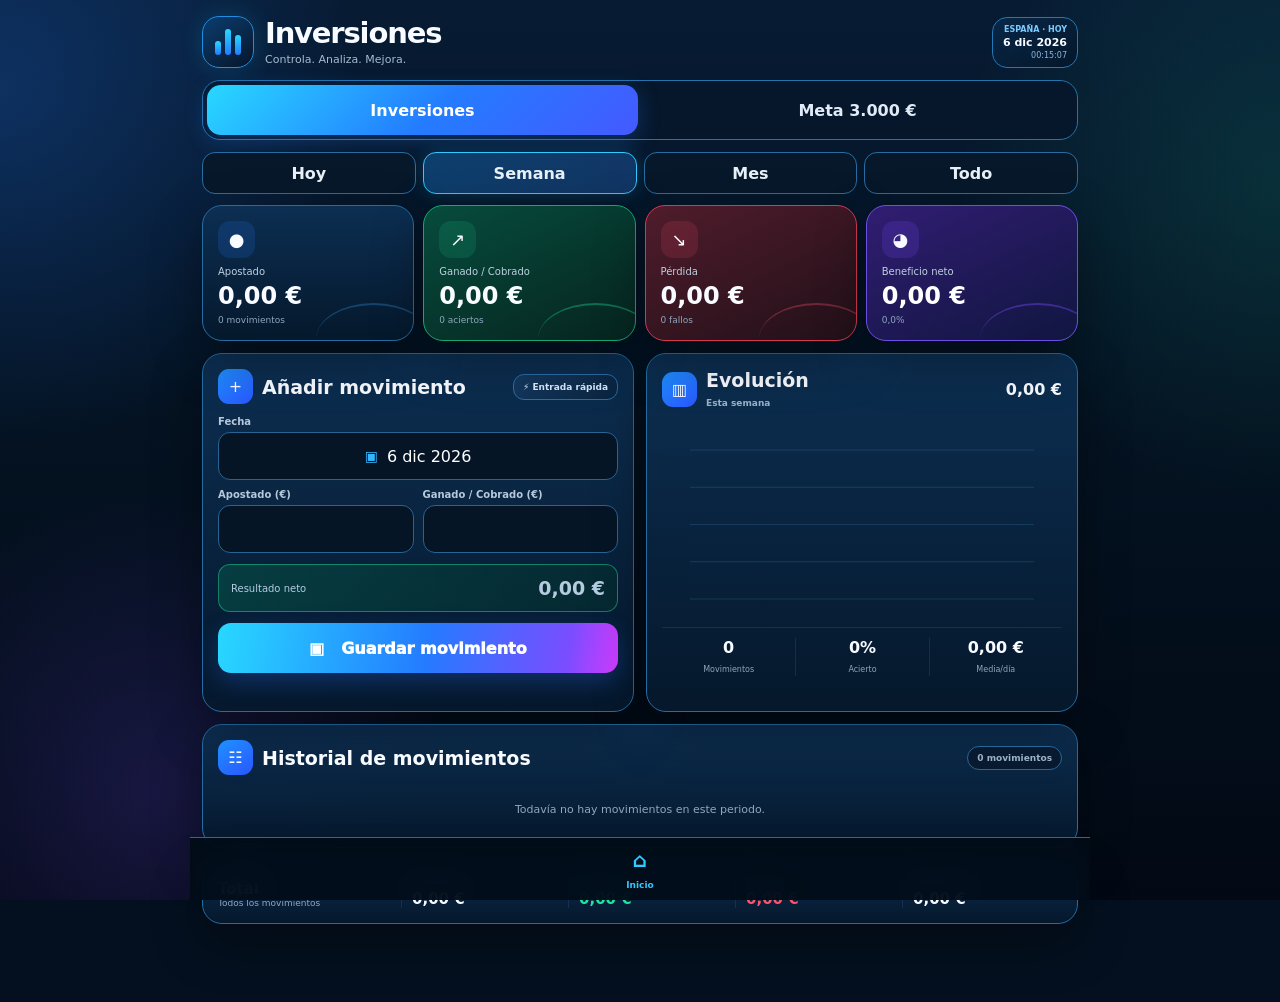
==== index.html @ 30d66889 "Aplicar versión neón final aprobada" ====
<!doctype html>
<html lang="es">
<head>
<meta charset="UTF-8">
<meta name="viewport" content="width=device-width,initial-scale=1,viewport-fit=cover">
<meta name="theme-color" content="#071428">
<meta name="apple-mobile-web-app-capable" content="yes">
<meta name="apple-mobile-web-app-status-bar-style" content="black-translucent">
<meta name="apple-mobile-web-app-title" content="Inversiones">
<title>Inversiones</title>
<style>
:root{--bg:#04101f;--panel:#0a213d;--line:#1f6dad;--text:#f8fbff;--muted:#97adc5;--cyan:#28d8ff;--blue:#247cff;--purple:#7a4cff;--green:#20e4a0;--red:#ff526d;--gold:#ffc84a;--soft:rgba(88,171,255,.14);--shadow:0 18px 50px rgba(0,0,0,.34)}
*{box-sizing:border-box}html,body{margin:0;min-height:100%;background:var(--bg)}body{color:var(--text);font-family:Inter,system-ui,-apple-system,BlinkMacSystemFont,"Segoe UI",sans-serif;background:radial-gradient(circle at 0 10%,rgba(36,124,255,.24),transparent 24%),radial-gradient(circle at 100% 20%,rgba(32,228,160,.12),transparent 22%),radial-gradient(circle at 12% 88%,rgba(122,76,255,.18),transparent 22%),linear-gradient(180deg,#071b33,#041221 48%,#020914);background-attachment:fixed}button,input{font:inherit}.app{width:min(900px,100%);margin:auto;padding:calc(16px + env(safe-area-inset-top)) 12px calc(78px + env(safe-area-inset-bottom))}.top{display:flex;align-items:center;justify-content:space-between;gap:10px;margin-bottom:12px}.brand{display:flex;align-items:center;gap:11px}.ico{width:52px;height:52px;border:1px solid #1f8de2;border-radius:17px;background:linear-gradient(145deg,#0b3d6f,#07162a);display:grid;place-items:center;box-shadow:0 0 24px rgba(40,216,255,.16)}.bars{display:flex;align-items:end;gap:4px;height:26px}.bars i{width:6px;border-radius:4px;background:linear-gradient(var(--cyan),var(--blue))}.bars i:nth-child(1){height:14px}.bars i:nth-child(2){height:26px}.bars i:nth-child(3){height:20px}.brand h1{margin:0;font-size:29px;letter-spacing:-.04em;line-height:1}.brand p{margin:5px 0 0;color:#a6bbd0;font-size:11px}.today{border:1px solid #2278b7;background:linear-gradient(145deg,rgba(8,40,72,.95),rgba(5,22,41,.95));border-radius:15px;padding:7px 10px;text-align:right}.today small{display:block;color:#7bcaff;font-size:8px;font-weight:900}.today strong{display:block;margin-top:2px;font-size:11px}.today em{display:block;color:#8db9e1;font-size:8px;font-style:normal;margin-top:2px}.tabs{display:grid;grid-template-columns:1fr 1fr;gap:4px;border:1px solid #2473ad;background:#06172b;border-radius:18px;padding:4px;margin-bottom:12px}.tabs button{height:50px;border:0;border-radius:14px;background:transparent;color:#e1ebf7;font-weight:900;font-size:16px}.tabs button.active{background:linear-gradient(135deg,var(--cyan),var(--blue) 53%,#4559ff);color:white;box-shadow:0 6px 22px rgba(37,126,255,.28)}.view{display:none}.view.active{display:block}.card,.metric{border:1px solid #236da4;background:linear-gradient(180deg,rgba(13,48,84,.95),rgba(5,24,44,.97));border-radius:20px;padding:15px;box-shadow:var(--shadow)}.periods{display:grid;grid-template-columns:repeat(4,1fr);gap:7px;margin-bottom:11px}.periods button{height:42px;border:1px solid #286da2;border-radius:13px;background:#07182b;color:#e8f0f8;font-weight:850}.periods button.active{border-color:#31c9ff;background:linear-gradient(145deg,#0d3f6d,#123564);box-shadow:0 0 17px rgba(36,183,255,.2)}.metrics{display:grid;grid-template-columns:repeat(4,1fr);gap:9px;margin-bottom:12px}.metric{position:relative;overflow:hidden;min-height:116px}.metric:after{content:"";position:absolute;right:-18px;bottom:-35px;width:115px;height:70px;border-radius:50%;border-top:2px solid rgba(60,169,255,.28)}.metric .micon{width:37px;height:37px;display:grid;place-items:center;border-radius:12px;background:rgba(41,126,255,.16);font-size:18px;margin-bottom:8px}.metric span{display:block;color:#bed0e0;font-size:10px}.metric strong{display:block;margin-top:5px;font-size:24px}.metric small{display:block;color:#8fa7bf;font-size:9px;margin-top:5px}.metric.green{border-color:#14a76f;background:linear-gradient(155deg,#064c3d,#06241f)}.metric.green .micon{background:rgba(32,228,160,.12)}.metric.green:after{border-color:rgba(32,228,160,.35)}.metric.red{border-color:#d53851;background:linear-gradient(155deg,#501c2c,#211018)}.metric.red .micon{background:rgba(255,82,109,.14)}.metric.red:after{border-color:rgba(255,82,109,.32)}.metric.purple{border-color:#6f4ee8;background:linear-gradient(155deg,#311d72,#101640)}.metric.purple .micon{background:rgba(122,76,255,.18)}.metric.purple:after{border-color:rgba(122,76,255,.4)}.positive{color:var(--green)!important}.negative{color:var(--red)!important}.grid{display:grid;grid-template-columns:1fr 1fr;gap:12px;margin-bottom:12px}.head{display:flex;align-items:center;justify-content:space-between;gap:8px;margin-bottom:12px}.head h2{margin:0;font-size:19px}.headTitle{display:flex;align-items:center;gap:9px}.sectionIcon{width:35px;height:35px;border-radius:11px;display:grid;place-items:center;background:linear-gradient(145deg,#1f91ff,#2957ff)}.mini,.pill{color:#9bb2c8;font-size:9px;font-weight:850}.pill{border:1px solid #2a6697;background:#071a2f;border-radius:999px;padding:6px 9px}.quick{padding:7px 9px;border:1px solid #2d6ea4;border-radius:11px;background:linear-gradient(145deg,#153a61,#0a2440);color:#d9ebff;font-size:9px;font-weight:900}.form{display:grid;grid-template-columns:minmax(0,1fr) minmax(0,1fr);gap:9px;width:100%;min-width:0}.field{min-width:0;width:100%}.field.date{grid-column:1/-1}.field label{display:block;color:#b7c9dc;font-size:10px;font-weight:800;margin-bottom:5px}.field input{display:block;width:100%;max-width:100%;min-width:0;height:48px;border:1px solid #286493;background:#051525;color:#fff;border-radius:12px;padding:0 12px;outline:none;color-scheme:dark}.dateBox{position:relative;width:100%;height:48px;border:1px solid #286493;background:#051525;border-radius:12px;overflow:hidden}.dateDisplay{position:absolute;inset:0;display:flex;align-items:center;justify-content:center;gap:9px;color:#fff;font-size:16px;pointer-events:none;z-index:1}.dateDisplay:before{content:"▣";color:#32b8ff;font-size:14px}.dateBox input[type="date"]{position:absolute;inset:0;width:100%;height:100%;opacity:0;z-index:2;cursor:pointer;-webkit-appearance:none;appearance:none}.result{display:flex;justify-content:space-between;align-items:center;border:1px solid rgba(32,228,160,.46);background:linear-gradient(90deg,rgba(5,96,75,.45),rgba(4,49,45,.55));border-radius:12px;padding:12px;margin-top:11px;color:#b4cce0;font-size:10px}.result strong{font-size:19px}.save{width:100%;height:50px;margin-top:11px;border:0;border-radius:13px;background:linear-gradient(100deg,var(--cyan),var(--blue) 52%,#7a4dff 87%,#d13cff);color:#fff;font-weight:950;box-shadow:0 9px 23px rgba(41,111,255,.27)}.msg{min-height:15px;color:var(--green);font-size:10px;margin:8px 0 0}.chartbox{min-height:265px}#chart{display:block;width:100%;height:205px}.chartstats{display:grid;grid-template-columns:repeat(3,1fr);border-top:1px solid var(--soft);padding-top:10px}.chartstats div{text-align:center}.chartstats div+div{border-left:1px solid var(--soft)}.chartstats strong{display:block;font-size:16px}.chartstats span{color:#8fa6be;font-size:8px}.history{display:grid;gap:7px}.empty{text-align:center;color:#91a7be;font-size:11px;padding:16px}.row{display:grid;grid-template-columns:1.2fr .8fr .8fr .8fr auto;gap:8px;align-items:center;border-top:1px solid var(--soft);padding:11px 2px;font-size:11px}.del{width:31px;height:31px;border-radius:9px;border:1px solid rgba(255,82,109,.3);background:rgba(255,82,109,.08);color:#ff6c82}.totals{display:grid;grid-template-columns:1.1fr repeat(4,1fr);gap:7px;align-items:center}.totals div+div{border-left:1px solid var(--soft);padding-left:10px}.totals span{display:block;color:#8fa7bf;font-size:9px}.totals strong{display:block;margin-top:4px;font-size:15px}.goalhero{display:grid;grid-template-columns:1.35fr .65fr;gap:12px;margin-bottom:12px}.eyebrow{color:#9eb8d2;font-size:9px;font-weight:900;text-transform:uppercase;letter-spacing:.12em}.goalValue{font-size:54px;line-height:1;font-weight:950;color:var(--green);margin:10px 0 7px}.sub{color:#9db2c9;font-size:11px}.progress{height:16px;background:#041321;border:1px solid #2b6a9e;border-radius:999px;overflow:hidden;margin:15px 0 9px}.bar{height:100%;background:linear-gradient(90deg,#20d68d,#3ef2ad)}.prow{display:flex;justify-content:space-between;color:#ccd8e5;font-size:9px}.gmini{display:grid;grid-template-columns:repeat(3,1fr);gap:8px;margin-top:14px}.gmini div{border-top:1px solid var(--soft);padding-top:9px}.gmini span{display:block;color:#91a9c0;font-size:8px}.gmini strong{display:block;font-size:16px;margin-top:4px}.count{text-align:center;display:flex;flex-direction:column;justify-content:center;background:linear-gradient(155deg,#0a3e51,#082437)}.count strong{font-size:59px;color:var(--green)}.count span{color:#a5bad0}.count small{color:#c4d2df;margin-top:12px;line-height:1.5}.daily{margin-bottom:12px}.daily h2{margin:0 0 9px;font-size:19px}.daily strong{display:block;color:#52a0ff;font-size:40px}.daily p{margin:8px 0 0;color:#a6bad0;font-size:11px}.calendar{display:grid;grid-template-columns:repeat(10,1fr);gap:6px}.day{min-height:55px;border:1px solid #255f91;border-radius:10px;background:#061728;padding:6px;text-align:center}.day b{display:block;font-size:10px}.day small{display:block;color:#8da5bd;font-size:8px;margin-top:3px}.day.done{border-color:#16855c;background:rgba(38,230,161,.07)}.day.today{outline:2px solid #42caff}.day.goalday{border-color:var(--gold)}.tableWrap{overflow-x:auto}.table{width:100%;min-width:520px;border-collapse:collapse}.table th,.table td{padding:9px 6px;border-bottom:1px solid var(--soft);text-align:left;font-size:10px}.table th{color:#8fa6bd;font-size:8px}.bottom{position:fixed;left:50%;bottom:0;transform:translateX(-50%);width:min(900px,100%);display:grid;grid-template-columns:1fr;background:rgba(2,12,24,.93);border-top:1px solid #1d6ca6;backdrop-filter:blur(18px);padding:6px 8px calc(6px + env(safe-area-inset-bottom));z-index:20}.bottom button{border:0;background:transparent;color:#31c9ff;display:grid;place-items:center;gap:2px;font-size:9px;font-weight:850;min-height:50px}.bottom .ni{font-size:20px}@media(max-width:780px){.metrics{grid-template-columns:1fr 1fr}.grid,.goalhero{grid-template-columns:1fr}.calendar{grid-template-columns:repeat(5,1fr)}.totals{grid-template-columns:1fr 1fr}.totals div+div{border-left:0;border-top:1px solid var(--soft);padding-left:0;padding-top:8px}.row{grid-template-columns:1fr auto}.row .hideM{display:none}.row .netM{grid-column:2;grid-row:1}.row .del{grid-column:2;grid-row:2}.goalValue{font-size:46px}.daily strong{font-size:36px}}@media(max-width:430px){.app{padding-left:10px;padding-right:10px}.brand h1{font-size:26px}.brand p{font-size:10px}.today{padding:6px 8px}.metric{padding:13px;min-height:111px}.metric strong{font-size:23px}.card{padding:14px}.tabs button{font-size:15px}}
</style>
</head>
<body>
<main class="app">
<header class="top"><div class="brand"><div class="ico"><span class="bars"><i></i><i></i><i></i></span></div><div><h1>Inversiones</h1><p>Controla. Analiza. Mejora.</p></div></div><div class="today"><small>ESPAÑA · HOY</small><strong id="todayText"></strong><em id="spainClock"></em></div></header>
<nav class="tabs"><button id="tabInvest" class="active">Inversiones</button><button id="tabGoal">Meta 3.000 €</button></nav>
<section id="investView" class="view active">
<nav class="periods" id="periods"><button data-period="today">Hoy</button><button data-period="week" class="active">Semana</button><button data-period="month">Mes</button><button data-period="all">Todo</button></nav>
<section class="metrics"><article class="metric"><div class="micon">●</div><span>Apostado</span><strong id="staked"></strong><small id="movesMeta"></small></article><article class="metric green"><div class="micon">↗</div><span>Ganado / Cobrado</span><strong id="returned"></strong><small id="winsMeta"></small></article><article class="metric red"><div class="micon">↘</div><span>Pérdida</span><strong id="loss"></strong><small id="lossesMeta"></small></article><article class="metric purple"><div class="micon">◕</div><span>Beneficio neto</span><strong id="net"></strong><small id="roiMeta"></small></article></section>
<section class="grid"><article class="card"><div class="head"><div class="headTitle"><span class="sectionIcon">+</span><h2>Añadir movimiento</h2></div><span class="quick">⚡ Entrada rápida</span></div><div class="form"><div class="field date"><label>Fecha</label><div class="dateBox"><span id="dateDisplay" class="dateDisplay"></span><input id="date" type="date" aria-label="Fecha"></div></div><div class="field"><label>Apostado (€)</label><input id="stake" type="number" min="0" step="0.01" inputmode="decimal"></div><div class="field"><label>Ganado / Cobrado (€)</label><input id="returnedInput" type="number" min="0" step="0.01" inputmode="decimal"></div></div><div class="result"><span>Resultado neto</span><strong id="preview">0,00 €</strong></div><button id="save" class="save">▣ &nbsp; Guardar movimiento</button><p id="msg" class="msg"></p></article><article class="card chartbox"><div class="head"><div class="headTitle"><span class="sectionIcon">▥</span><div><h2>Evolución</h2><span id="periodLabel" class="mini"></span></div></div><strong id="chartTotal"></strong></div><canvas id="chart"></canvas><div class="chartstats"><div><strong id="statMoves"></strong><span>Movimientos</span></div><div><strong id="statHit"></strong><span>Acierto</span></div><div><strong id="statAvg"></strong><span>Media/día</span></div></div></article></section>
<section class="card" style="margin-bottom:12px"><div class="head"><div class="headTitle"><span class="sectionIcon">☷</span><h2>Historial de movimientos</h2></div><span id="historyCount" class="pill"></span></div><div id="historyList" class="history"></div></section><section class="card totals"><div><strong>Total</strong><span>Todos los movimientos</span></div><div><span>Apostado</span><strong id="allStaked"></strong></div><div><span>Ganado</span><strong id="allReturned" class="positive"></strong></div><div><span>Pérdida</span><strong id="allLoss" class="negative"></strong></div><div><span>Beneficio neto</span><strong id="allNet"></strong></div></section>
</section>
<section id="goalView" class="view"><section class="goalhero"><article class="card"><div class="eyebrow">Objetivo neto</div><div class="goalValue">3.000 €</div><div class="sub">Del 7 de septiembre al 6 de diciembre de 2026</div><div class="progress"><div id="goalBar" class="bar"></div></div><div class="prow"><span id="goalProgress"></span><span id="goalRemaining"></span></div><div class="gmini"><div><span>Beneficio neto</span><strong id="goalNet"></strong></div><div><span>Ganado/Cobrado</span><strong id="goalReturned"></strong></div><div><span>Apostado</span><strong id="goalStaked"></strong></div></div></article><article class="card count"><div class="eyebrow">Cuenta atrás</div><strong id="daysLeft">90</strong><span>días restantes</span><small id="dateInfo"></small></article></section><section class="card daily"><h2>Media diaria necesaria</h2><strong id="goalDaily"></strong><p id="goalDailySub"></p></section><section class="card" style="margin-bottom:12px"><div class="head"><h2>Calendario de los 90 días</h2><span id="daysPassed" class="pill"></span></div><div id="calendar" class="calendar"></div></section><section class="card"><div class="head"><h2>Historial de la meta</h2><span id="goalMovementCount" class="pill"></span></div><div id="goalHistory"></div></section></section>
</main>
<nav class="bottom"><button id="navHome"><span class="ni">⌂</span><span>Inicio</span></button></nav>
<script>
'use strict';const KEY='mi-control.entries.v1',GOAL=3000,START='2026-09-07',END='2026-12-06',TOTAL=90,TZ='Europe/Madrid';let entries=[],period='week',lastDate='';const $=id=>document.getElementById(id),euro=v=>new Intl.NumberFormat('es-ES',{style:'currency',currency:'EUR'}).format(Number(v||0)),pct=v=>new Intl.NumberFormat('es-ES',{maximumFractionDigits:1}).format(Number(v||0))+'%',pad=n=>String(n).padStart(2,'0');const sp=(d=new Date())=>Object.fromEntries(new Intl.DateTimeFormat('en-CA',{timeZone:TZ,year:'numeric',month:'2-digit',day:'2-digit'}).formatToParts(d).map(p=>[p.type,p.value])),iso=()=>{const p=sp();return `${p.year}-${p.month}-${p.day}`},clock=()=>new Intl.DateTimeFormat('es-ES',{timeZone:TZ,hour:'2-digit',minute:'2-digit',second:'2-digit',hourCycle:'h23'}).format(new Date()),D=s=>{const[y,m,d]=s.split('-').map(Number);return new Date(Date.UTC(y,m-1,d,12))},dn=d=>Date.UTC(d.getUTCFullYear(),d.getUTCMonth(),d.getUTCDate())/86400000,diff=(a,b)=>Math.round(dn(b)-dn(a)),full=d=>new Intl.DateTimeFormat('es-ES',{timeZone:'UTC',day:'numeric',month:'short',year:'numeric'}).format(d),short=d=>new Intl.DateTimeFormat('es-ES',{timeZone:'UTC',day:'numeric',month:'short'}).format(d),net=e=>e.returned-e.stake;
function load(){try{const a=JSON.parse(localStorage.getItem(KEY)||'[]');entries=Array.isArray(a)?a:[]}catch{entries=[]}entries=entries.filter(e=>e&&e.date&&Number.isFinite(Number(e.stake))&&Number.isFinite(Number(e.returned))).map((e,i)=>({...e,id:e.id||`legacy-${i}`,stake:Number(e.stake),returned:Number(e.returned)}))}function save(){localStorage.setItem(KEY,JSON.stringify(entries))}load();save();function summary(a){const st=a.reduce((s,e)=>s+e.stake,0),rt=a.reduce((s,e)=>s+e.returned,0),loss=a.reduce((s,e)=>s+Math.max(0,-net(e)),0),n=rt-st,wins=a.filter(e=>net(e)>0).length,losses=a.filter(e=>net(e)<0).length;return{st,rt,loss,n,wins,losses}}
function syncDateDisplay(){const v=$('date').value;$('dateDisplay').textContent=v?full(D(v)):'Seleccionar fecha'}function timeUI(){const i=iso();$('todayText').textContent=full(D(i));$('spainClock').textContent=clock();if(!$('date').value||$('date').dataset.auto==='1'){$('date').value=i;$('date').dataset.auto='1'}syncDateDisplay();lastDate=i}$('date').onchange=()=>{$('date').dataset.auto='0';syncDateDisplay()};timeUI();
function show(goal){$('investView').classList.toggle('active',!goal);$('goalView').classList.toggle('active',goal);$('tabInvest').classList.toggle('active',!goal);$('tabGoal').classList.toggle('active',goal);if(goal)renderGoal();else requestAnimationFrame(()=>draw(current()));window.scrollTo({top:0,behavior:'smooth'})}$('tabInvest').onclick=()=>show(false);$('tabGoal').onclick=()=>show(true);$('navHome').onclick=()=>show(false);
function startWeek(i){const d=D(i);d.setUTCDate(d.getUTCDate()-((d.getUTCDay()+6)%7));return d}function current(){const i=iso(),n=D(i);return entries.filter(e=>{const d=D(e.date);if(period==='all')return true;if(period==='today')return e.date===i;if(period==='week'){const s=startWeek(i),en=new Date(s);en.setUTCDate(s.getUTCDate()+7);return d>=s&&d<en}return d.getUTCFullYear()===n.getUTCFullYear()&&d.getUTCMonth()===n.getUTCMonth()}).sort((a,b)=>a.date.localeCompare(b.date)||Number(a.createdAt||0)-Number(b.createdAt||0))}document.querySelectorAll('#periods button').forEach(b=>b.onclick=()=>{period=b.dataset.period;document.querySelectorAll('#periods button').forEach(x=>x.classList.toggle('active',x===b));renderAll()});function preview(){const n=Number($('returnedInput').value||0)-Number($('stake').value||0);$('preview').textContent=(n>0?'+':'')+euro(n);$('preview').style.color=n<0?'#ff526d':n>0?'#20e4a0':'#fff'}$('stake').oninput=preview;$('returnedInput').oninput=preview;$('save').onclick=()=>{const stake=Number($('stake').value),returned=Number($('returnedInput').value),date=$('date').value;if(!date||stake<=0||returned<0||!Number.isFinite(stake)||!Number.isFinite(returned)){$('msg').textContent='Introduce los datos correctamente.';return}entries.push({id:`m-${Date.now()}`,date,stake,returned,createdAt:Date.now()});save();$('stake').value='';$('returnedInput').value='';preview();$('msg').textContent='Movimiento guardado.';renderAll();setTimeout(()=>$('msg').textContent='',1500)};window.del=id=>{if(!confirm('¿Eliminar este movimiento?'))return;entries=entries.filter(e=>String(e.id)!==String(id));save();renderAll()};
function renderHistory(a){$('historyCount').textContent=`${a.length} movimiento${a.length===1?'':'s'}`;const o=[...a].sort((x,y)=>y.date.localeCompare(x.date)||Number(y.createdAt||0)-Number(x.createdAt||0));$('historyList').innerHTML=o.length?o.map(e=>{const n=net(e);return `<div class="row"><span>${full(D(e.date))}</span><span class="hideM">${euro(e.stake)}</span><span class="hideM">${euro(e.returned)}</span><strong class="netM ${n<0?'negative':'positive'}">${n>0?'+':''}${euro(n)}</strong><button class="del" onclick="del('${e.id}')">×</button></div>`}).join(''):'<div class="empty">Todavía no hay movimientos en este periodo.</div>'}
function renderInvest(){const a=current(),s=summary(a),all=summary(entries);$('staked').textContent=euro(s.st);$('returned').textContent=euro(s.rt);$('loss').textContent=euro(s.loss);$('net').textContent=(s.n>0?'+':'')+euro(s.n);$('net').style.color=s.n<0?'#ff526d':s.n>0?'#20e4a0':'#fff';$('movesMeta').textContent=`${a.length} movimientos`;$('winsMeta').textContent=`${s.wins} aciertos`;$('lossesMeta').textContent=`${s.losses} fallos`;$('roiMeta').textContent=s.st?pct(s.n/s.st*100):'0,0%';$('chartTotal').textContent=(s.n>0?'+':'')+euro(s.n);$('statMoves').textContent=a.length;$('statHit').textContent=a.length?pct(s.wins/a.length*100):'0%';$('statAvg').textContent=euro(s.n/(new Set(a.map(e=>e.date)).size||1));$('periodLabel').textContent={today:'Hoy',week:'Esta semana',month:'Este mes',all:'Todo'}[period];$('allStaked').textContent=euro(all.st);$('allReturned').textContent=euro(all.rt);$('allLoss').textContent=euro(all.loss);$('allNet').textContent=(all.n>0?'+':'')+euro(all.n);renderHistory(a);requestAnimationFrame(()=>draw(a))}
function draw(a){const c=$('chart'),ctx=c.getContext('2d'),r=c.getBoundingClientRect();if(!r.width)return;const dpr=devicePixelRatio||1;c.width=Math.round(r.width*dpr);c.height=Math.round(205*dpr);ctx.setTransform(dpr,0,0,dpr,0,0);const w=r.width,h=205,p=28;ctx.clearRect(0,0,w,h);ctx.strokeStyle='rgba(100,190,255,.16)';for(let i=0;i<5;i++){const y=p+(h-p*2)*i/4;ctx.beginPath();ctx.moveTo(p,y);ctx.lineTo(w-p,y);ctx.stroke()}let cum=0,pts=a.map(e=>cum+=net(e));if(!pts.length)pts=[0];const min=Math.min(0,...pts),max=Math.max(0,...pts),span=Math.max(1,max-min),step=(w-p*2)/Math.max(1,pts.length-1);ctx.beginPath();pts.forEach((v,i)=>{const x=p+i*step,y=h-p-(v-min)/span*(h-p*2);i?ctx.lineTo(x,y):ctx.moveTo(x,y)});ctx.strokeStyle=cum>=0?'#29a3ff':'#ff526d';ctx.lineWidth=3;ctx.stroke()}
function goalClock(){const start=D(START),end=D(END),today=D(iso()),elapsed=Math.max(0,Math.min(TOTAL,diff(start,today))),left=today<start?TOTAL:today>=end?0:Math.max(0,TOTAL-elapsed);return{start,end,today,elapsed,left}}function renderGoal(){const a=entries.filter(e=>e.date>=START&&e.date<=END).sort((x,y)=>x.date.localeCompare(y.date)),s=summary(a),remain=Math.max(0,GOAL-s.n),prog=Math.max(0,Math.min(100,s.n/GOAL*100)),g=goalClock();$('goalNet').textContent=(s.n>0?'+':'')+euro(s.n);$('goalNet').style.color=s.n<0?'#ff526d':s.n>0?'#20e4a0':'#fff';$('goalReturned').textContent=euro(s.rt);$('goalStaked').textContent=euro(s.st);$('goalBar').style.width=prog+'%';$('goalProgress').textContent=prog.toFixed(1).replace('.',',')+'% completado';$('goalRemaining').textContent=s.n>=GOAL?'Meta alcanzada':'Faltan '+euro(remain);$('daysLeft').textContent=g.left;$('daysPassed').textContent=`Día ${g.elapsed} de ${TOTAL}`;$('dateInfo').innerHTML=`Hoy: ${full(g.today)}<br>Meta: ${full(g.end)}`;const daily=s.n>=GOAL?0:g.left?remain/g.left:remain;$('goalDaily').textContent=s.n>=GOAL?'0,00 €/día':g.left?`${euro(daily)}/día`:'Plazo finalizado';$('goalDailySub').textContent=s.n>=GOAL?'Objetivo conseguido.':g.left?`Faltan ${euro(remain)} en ${g.left} días.`:`Faltan ${euro(remain)}.`;let cells='';for(let i=0;i<TOTAL;i++){const d=new Date(g.start);d.setUTCDate(g.start.getUTCDate()+i);const di=`${d.getUTCFullYear()}-${pad(d.getUTCMonth()+1)}-${pad(d.getUTCDate())}`,sum=a.filter(e=>e.date===di).reduce((x,e)=>x+net(e),0);cells+=`<div class="day ${d<g.today?'done':''} ${di===iso()?'today':''}"><b>${i+1}</b><small>${short(d)}</small>${sum!==0?`<small class="${sum<0?'negative':'positive'}">${sum>0?'+':''}${euro(sum)}</small>`:''}</div>`}cells+=`<div class="day goalday"><b>Meta</b><small>${short(g.end)}</small></div>`;$('calendar').innerHTML=cells;$('goalMovementCount').textContent=`${a.length} movimiento${a.length===1?'':'s'}`;if(!a.length)$('goalHistory').innerHTML='<div class="empty">Todavía no hay movimientos dentro de esta meta.</div>';else{let cum=0;$('goalHistory').innerHTML='<div class="tableWrap"><table class="table"><thead><tr><th>Fecha</th><th>Apostado</th><th>Cobrado</th><th>Neto</th><th>Acumulado</th></tr></thead><tbody>'+a.map(e=>{const n=net(e);cum+=n;return `<tr><td>${full(D(e.date))}</td><td>${euro(e.stake)}</td><td>${euro(e.returned)}</td><td class="${n<0?'negative':'positive'}">${n>0?'+':''}${euro(n)}</td><td>${euro(cum)}</td></tr>`}).join('')+'</tbody></table></div>'}}
function renderAll(){renderInvest();renderGoal()}window.addEventListener('storage',()=>{load();renderAll()});window.addEventListener('pageshow',()=>{load();timeUI();show(false);renderAll()});document.addEventListener('visibilitychange',()=>{if(!document.hidden){load();timeUI();renderAll()}});setInterval(()=>{const i=iso();$('spainClock').textContent=clock();if(i!==lastDate){timeUI();renderAll()}},1000);window.addEventListener('resize',()=>requestAnimationFrame(()=>draw(current())));if('serviceWorker'in navigator){navigator.serviceWorker.getRegistrations().then(rs=>rs.forEach(r=>r.unregister())).catch(()=>{})}renderAll();show(false);
</script>
</body>
</html>
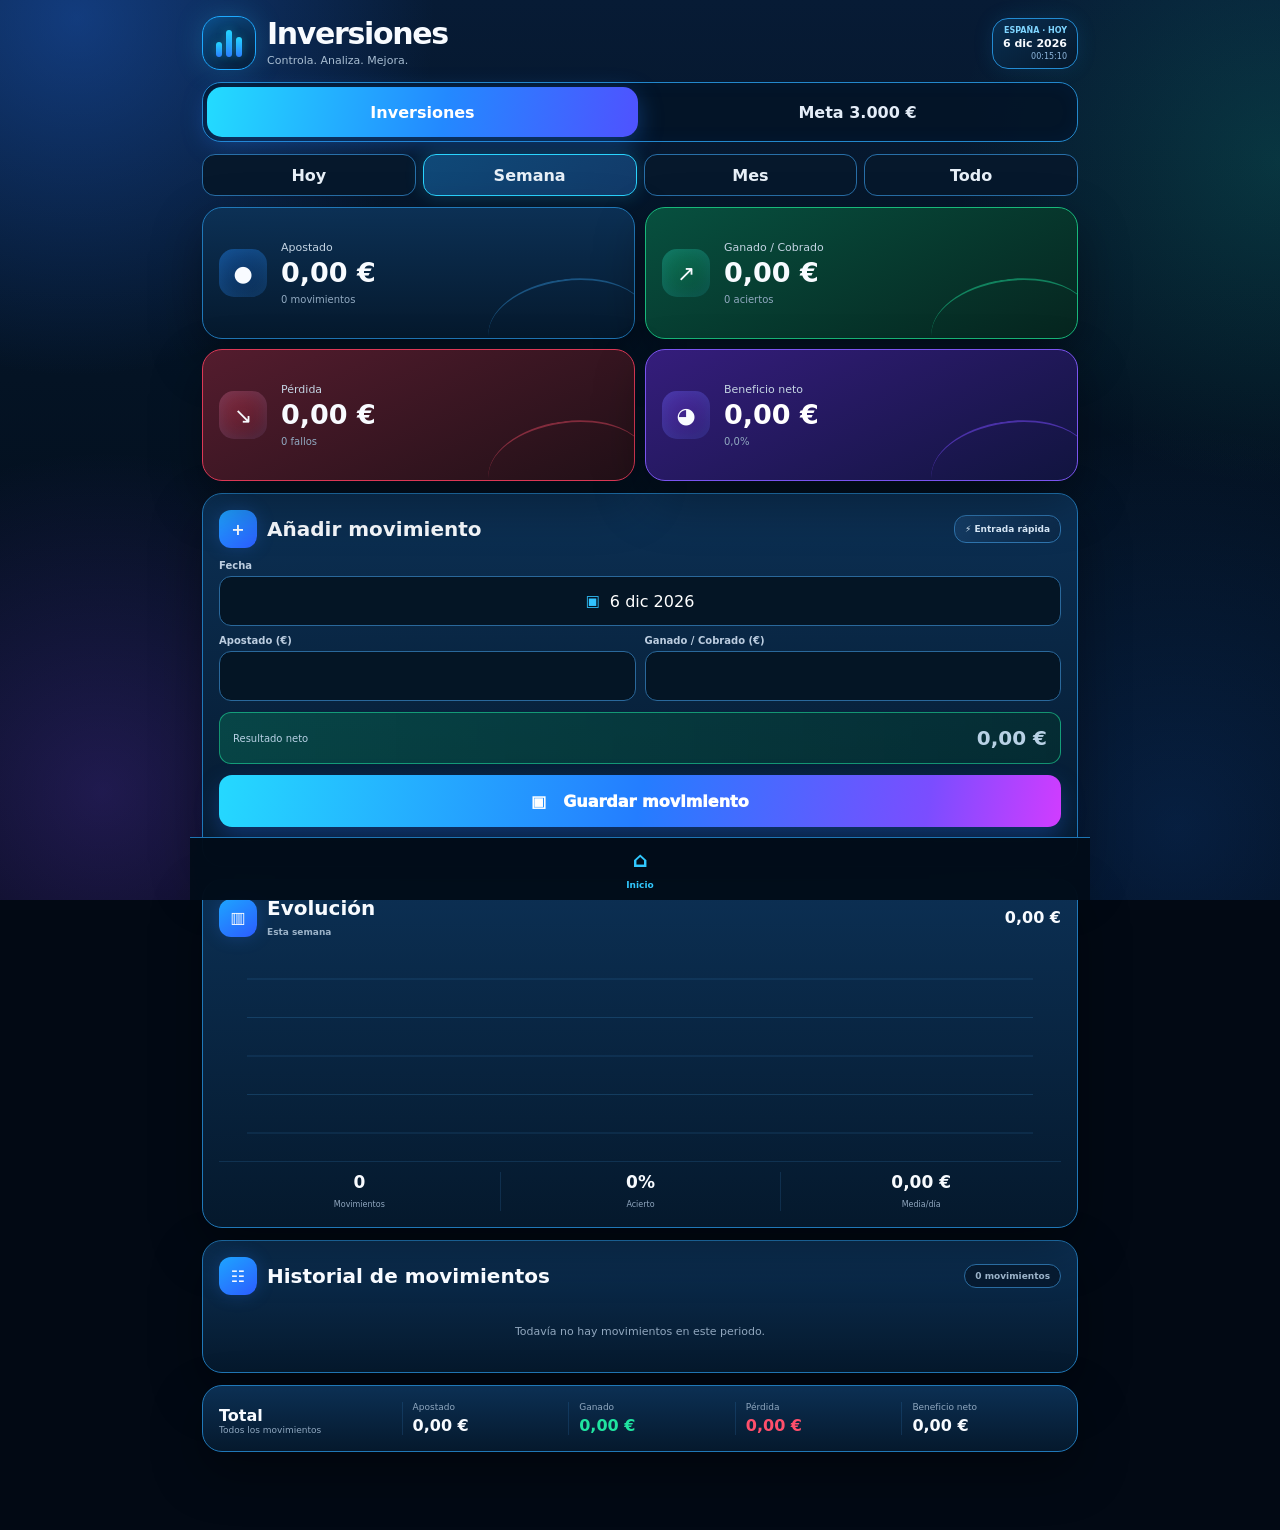
==== commit 7a54f786: "Ajustar diseño final al prototipo aprobado" ====
--- a/index.html
+++ b/index.html
@@ -3,14 +3,14 @@
 <head>
 <meta charset="UTF-8">
 <meta name="viewport" content="width=device-width,initial-scale=1,viewport-fit=cover">
-<meta name="theme-color" content="#071428">
+<meta name="theme-color" content="#061426">
 <meta name="apple-mobile-web-app-capable" content="yes">
 <meta name="apple-mobile-web-app-status-bar-style" content="black-translucent">
 <meta name="apple-mobile-web-app-title" content="Inversiones">
 <title>Inversiones</title>
 <style>
-:root{--bg:#04101f;--panel:#0a213d;--line:#1f6dad;--text:#f8fbff;--muted:#97adc5;--cyan:#28d8ff;--blue:#247cff;--purple:#7a4cff;--green:#20e4a0;--red:#ff526d;--gold:#ffc84a;--soft:rgba(88,171,255,.14);--shadow:0 18px 50px rgba(0,0,0,.34)}
-*{box-sizing:border-box}html,body{margin:0;min-height:100%;background:var(--bg)}body{color:var(--text);font-family:Inter,system-ui,-apple-system,BlinkMacSystemFont,"Segoe UI",sans-serif;background:radial-gradient(circle at 0 10%,rgba(36,124,255,.24),transparent 24%),radial-gradient(circle at 100% 20%,rgba(32,228,160,.12),transparent 22%),radial-gradient(circle at 12% 88%,rgba(122,76,255,.18),transparent 22%),linear-gradient(180deg,#071b33,#041221 48%,#020914);background-attachment:fixed}button,input{font:inherit}.app{width:min(900px,100%);margin:auto;padding:calc(16px + env(safe-area-inset-top)) 12px calc(78px + env(safe-area-inset-bottom))}.top{display:flex;align-items:center;justify-content:space-between;gap:10px;margin-bottom:12px}.brand{display:flex;align-items:center;gap:11px}.ico{width:52px;height:52px;border:1px solid #1f8de2;border-radius:17px;background:linear-gradient(145deg,#0b3d6f,#07162a);display:grid;place-items:center;box-shadow:0 0 24px rgba(40,216,255,.16)}.bars{display:flex;align-items:end;gap:4px;height:26px}.bars i{width:6px;border-radius:4px;background:linear-gradient(var(--cyan),var(--blue))}.bars i:nth-child(1){height:14px}.bars i:nth-child(2){height:26px}.bars i:nth-child(3){height:20px}.brand h1{margin:0;font-size:29px;letter-spacing:-.04em;line-height:1}.brand p{margin:5px 0 0;color:#a6bbd0;font-size:11px}.today{border:1px solid #2278b7;background:linear-gradient(145deg,rgba(8,40,72,.95),rgba(5,22,41,.95));border-radius:15px;padding:7px 10px;text-align:right}.today small{display:block;color:#7bcaff;font-size:8px;font-weight:900}.today strong{display:block;margin-top:2px;font-size:11px}.today em{display:block;color:#8db9e1;font-size:8px;font-style:normal;margin-top:2px}.tabs{display:grid;grid-template-columns:1fr 1fr;gap:4px;border:1px solid #2473ad;background:#06172b;border-radius:18px;padding:4px;margin-bottom:12px}.tabs button{height:50px;border:0;border-radius:14px;background:transparent;color:#e1ebf7;font-weight:900;font-size:16px}.tabs button.active{background:linear-gradient(135deg,var(--cyan),var(--blue) 53%,#4559ff);color:white;box-shadow:0 6px 22px rgba(37,126,255,.28)}.view{display:none}.view.active{display:block}.card,.metric{border:1px solid #236da4;background:linear-gradient(180deg,rgba(13,48,84,.95),rgba(5,24,44,.97));border-radius:20px;padding:15px;box-shadow:var(--shadow)}.periods{display:grid;grid-template-columns:repeat(4,1fr);gap:7px;margin-bottom:11px}.periods button{height:42px;border:1px solid #286da2;border-radius:13px;background:#07182b;color:#e8f0f8;font-weight:850}.periods button.active{border-color:#31c9ff;background:linear-gradient(145deg,#0d3f6d,#123564);box-shadow:0 0 17px rgba(36,183,255,.2)}.metrics{display:grid;grid-template-columns:repeat(4,1fr);gap:9px;margin-bottom:12px}.metric{position:relative;overflow:hidden;min-height:116px}.metric:after{content:"";position:absolute;right:-18px;bottom:-35px;width:115px;height:70px;border-radius:50%;border-top:2px solid rgba(60,169,255,.28)}.metric .micon{width:37px;height:37px;display:grid;place-items:center;border-radius:12px;background:rgba(41,126,255,.16);font-size:18px;margin-bottom:8px}.metric span{display:block;color:#bed0e0;font-size:10px}.metric strong{display:block;margin-top:5px;font-size:24px}.metric small{display:block;color:#8fa7bf;font-size:9px;margin-top:5px}.metric.green{border-color:#14a76f;background:linear-gradient(155deg,#064c3d,#06241f)}.metric.green .micon{background:rgba(32,228,160,.12)}.metric.green:after{border-color:rgba(32,228,160,.35)}.metric.red{border-color:#d53851;background:linear-gradient(155deg,#501c2c,#211018)}.metric.red .micon{background:rgba(255,82,109,.14)}.metric.red:after{border-color:rgba(255,82,109,.32)}.metric.purple{border-color:#6f4ee8;background:linear-gradient(155deg,#311d72,#101640)}.metric.purple .micon{background:rgba(122,76,255,.18)}.metric.purple:after{border-color:rgba(122,76,255,.4)}.positive{color:var(--green)!important}.negative{color:var(--red)!important}.grid{display:grid;grid-template-columns:1fr 1fr;gap:12px;margin-bottom:12px}.head{display:flex;align-items:center;justify-content:space-between;gap:8px;margin-bottom:12px}.head h2{margin:0;font-size:19px}.headTitle{display:flex;align-items:center;gap:9px}.sectionIcon{width:35px;height:35px;border-radius:11px;display:grid;place-items:center;background:linear-gradient(145deg,#1f91ff,#2957ff)}.mini,.pill{color:#9bb2c8;font-size:9px;font-weight:850}.pill{border:1px solid #2a6697;background:#071a2f;border-radius:999px;padding:6px 9px}.quick{padding:7px 9px;border:1px solid #2d6ea4;border-radius:11px;background:linear-gradient(145deg,#153a61,#0a2440);color:#d9ebff;font-size:9px;font-weight:900}.form{display:grid;grid-template-columns:minmax(0,1fr) minmax(0,1fr);gap:9px;width:100%;min-width:0}.field{min-width:0;width:100%}.field.date{grid-column:1/-1}.field label{display:block;color:#b7c9dc;font-size:10px;font-weight:800;margin-bottom:5px}.field input{display:block;width:100%;max-width:100%;min-width:0;height:48px;border:1px solid #286493;background:#051525;color:#fff;border-radius:12px;padding:0 12px;outline:none;color-scheme:dark}.dateBox{position:relative;width:100%;height:48px;border:1px solid #286493;background:#051525;border-radius:12px;overflow:hidden}.dateDisplay{position:absolute;inset:0;display:flex;align-items:center;justify-content:center;gap:9px;color:#fff;font-size:16px;pointer-events:none;z-index:1}.dateDisplay:before{content:"▣";color:#32b8ff;font-size:14px}.dateBox input[type="date"]{position:absolute;inset:0;width:100%;height:100%;opacity:0;z-index:2;cursor:pointer;-webkit-appearance:none;appearance:none}.result{display:flex;justify-content:space-between;align-items:center;border:1px solid rgba(32,228,160,.46);background:linear-gradient(90deg,rgba(5,96,75,.45),rgba(4,49,45,.55));border-radius:12px;padding:12px;margin-top:11px;color:#b4cce0;font-size:10px}.result strong{font-size:19px}.save{width:100%;height:50px;margin-top:11px;border:0;border-radius:13px;background:linear-gradient(100deg,var(--cyan),var(--blue) 52%,#7a4dff 87%,#d13cff);color:#fff;font-weight:950;box-shadow:0 9px 23px rgba(41,111,255,.27)}.msg{min-height:15px;color:var(--green);font-size:10px;margin:8px 0 0}.chartbox{min-height:265px}#chart{display:block;width:100%;height:205px}.chartstats{display:grid;grid-template-columns:repeat(3,1fr);border-top:1px solid var(--soft);padding-top:10px}.chartstats div{text-align:center}.chartstats div+div{border-left:1px solid var(--soft)}.chartstats strong{display:block;font-size:16px}.chartstats span{color:#8fa6be;font-size:8px}.history{display:grid;gap:7px}.empty{text-align:center;color:#91a7be;font-size:11px;padding:16px}.row{display:grid;grid-template-columns:1.2fr .8fr .8fr .8fr auto;gap:8px;align-items:center;border-top:1px solid var(--soft);padding:11px 2px;font-size:11px}.del{width:31px;height:31px;border-radius:9px;border:1px solid rgba(255,82,109,.3);background:rgba(255,82,109,.08);color:#ff6c82}.totals{display:grid;grid-template-columns:1.1fr repeat(4,1fr);gap:7px;align-items:center}.totals div+div{border-left:1px solid var(--soft);padding-left:10px}.totals span{display:block;color:#8fa7bf;font-size:9px}.totals strong{display:block;margin-top:4px;font-size:15px}.goalhero{display:grid;grid-template-columns:1.35fr .65fr;gap:12px;margin-bottom:12px}.eyebrow{color:#9eb8d2;font-size:9px;font-weight:900;text-transform:uppercase;letter-spacing:.12em}.goalValue{font-size:54px;line-height:1;font-weight:950;color:var(--green);margin:10px 0 7px}.sub{color:#9db2c9;font-size:11px}.progress{height:16px;background:#041321;border:1px solid #2b6a9e;border-radius:999px;overflow:hidden;margin:15px 0 9px}.bar{height:100%;background:linear-gradient(90deg,#20d68d,#3ef2ad)}.prow{display:flex;justify-content:space-between;color:#ccd8e5;font-size:9px}.gmini{display:grid;grid-template-columns:repeat(3,1fr);gap:8px;margin-top:14px}.gmini div{border-top:1px solid var(--soft);padding-top:9px}.gmini span{display:block;color:#91a9c0;font-size:8px}.gmini strong{display:block;font-size:16px;margin-top:4px}.count{text-align:center;display:flex;flex-direction:column;justify-content:center;background:linear-gradient(155deg,#0a3e51,#082437)}.count strong{font-size:59px;color:var(--green)}.count span{color:#a5bad0}.count small{color:#c4d2df;margin-top:12px;line-height:1.5}.daily{margin-bottom:12px}.daily h2{margin:0 0 9px;font-size:19px}.daily strong{display:block;color:#52a0ff;font-size:40px}.daily p{margin:8px 0 0;color:#a6bad0;font-size:11px}.calendar{display:grid;grid-template-columns:repeat(10,1fr);gap:6px}.day{min-height:55px;border:1px solid #255f91;border-radius:10px;background:#061728;padding:6px;text-align:center}.day b{display:block;font-size:10px}.day small{display:block;color:#8da5bd;font-size:8px;margin-top:3px}.day.done{border-color:#16855c;background:rgba(38,230,161,.07)}.day.today{outline:2px solid #42caff}.day.goalday{border-color:var(--gold)}.tableWrap{overflow-x:auto}.table{width:100%;min-width:520px;border-collapse:collapse}.table th,.table td{padding:9px 6px;border-bottom:1px solid var(--soft);text-align:left;font-size:10px}.table th{color:#8fa6bd;font-size:8px}.bottom{position:fixed;left:50%;bottom:0;transform:translateX(-50%);width:min(900px,100%);display:grid;grid-template-columns:1fr;background:rgba(2,12,24,.93);border-top:1px solid #1d6ca6;backdrop-filter:blur(18px);padding:6px 8px calc(6px + env(safe-area-inset-bottom));z-index:20}.bottom button{border:0;background:transparent;color:#31c9ff;display:grid;place-items:center;gap:2px;font-size:9px;font-weight:850;min-height:50px}.bottom .ni{font-size:20px}@media(max-width:780px){.metrics{grid-template-columns:1fr 1fr}.grid,.goalhero{grid-template-columns:1fr}.calendar{grid-template-columns:repeat(5,1fr)}.totals{grid-template-columns:1fr 1fr}.totals div+div{border-left:0;border-top:1px solid var(--soft);padding-left:0;padding-top:8px}.row{grid-template-columns:1fr auto}.row .hideM{display:none}.row .netM{grid-column:2;grid-row:1}.row .del{grid-column:2;grid-row:2}.goalValue{font-size:46px}.daily strong{font-size:36px}}@media(max-width:430px){.app{padding-left:10px;padding-right:10px}.brand h1{font-size:26px}.brand p{font-size:10px}.today{padding:6px 8px}.metric{padding:13px;min-height:111px}.metric strong{font-size:23px}.card{padding:14px}.tabs button{font-size:15px}}
+:root{--bg:#03101f;--panel:#08223f;--line:#1f7bc0;--text:#f8fbff;--muted:#9eb4ca;--cyan:#24d7ff;--blue:#2b7fff;--purple:#7e49ff;--green:#20e4a0;--red:#ff4f6b;--gold:#ffc54a;--soft:rgba(78,173,255,.14);--shadow:0 20px 50px rgba(0,0,0,.35)}
+*{box-sizing:border-box}html,body{margin:0;min-height:100%;background:#020914}body{color:var(--text);font-family:Inter,system-ui,-apple-system,BlinkMacSystemFont,"Segoe UI",sans-serif;background:radial-gradient(circle at 6% 2%,rgba(39,118,255,.36),transparent 24%),radial-gradient(circle at 100% 18%,rgba(24,226,170,.15),transparent 22%),radial-gradient(circle at 8% 88%,rgba(125,73,255,.24),transparent 24%),radial-gradient(circle at 92% 92%,rgba(27,124,255,.18),transparent 28%),linear-gradient(180deg,#071b35 0%,#041324 42%,#020914 100%);background-attachment:fixed}button,input{font:inherit}.app{width:min(900px,100%);margin:auto;padding:calc(16px + env(safe-area-inset-top)) 12px calc(78px + env(safe-area-inset-bottom))}.top{display:flex;align-items:center;justify-content:space-between;gap:10px;margin-bottom:12px}.brand{display:flex;align-items:center;gap:11px}.ico{width:54px;height:54px;border:1px solid #1ea9ff;border-radius:18px;background:linear-gradient(145deg,#0b4b83,#06162b);display:grid;place-items:center;box-shadow:0 0 28px rgba(39,195,255,.22),inset 0 0 18px rgba(36,137,255,.12)}.bars{display:flex;align-items:end;gap:4px;height:27px}.bars i{width:6px;border-radius:4px;background:linear-gradient(var(--cyan),var(--blue));box-shadow:0 0 10px rgba(36,215,255,.35)}.bars i:nth-child(1){height:15px}.bars i:nth-child(2){height:27px}.bars i:nth-child(3){height:20px}.brand h1{margin:0;font-size:30px;letter-spacing:-.045em;line-height:1}.brand p{margin:5px 0 0;color:#a8bdd2;font-size:11px}.today{border:1px solid #238bd2;background:linear-gradient(145deg,rgba(9,47,83,.98),rgba(6,23,42,.98));border-radius:16px;padding:7px 10px;text-align:right;box-shadow:0 0 20px rgba(31,147,231,.13)}.today small{display:block;color:#7fd5ff;font-size:8px;font-weight:900}.today strong{display:block;margin-top:2px;font-size:11px}.today em{display:block;color:#90b9df;font-size:8px;font-style:normal;margin-top:2px}.tabs{display:grid;grid-template-columns:1fr 1fr;gap:4px;border:1px solid #2388cc;background:rgba(4,21,40,.95);border-radius:19px;padding:4px;margin-bottom:12px;box-shadow:inset 0 0 20px rgba(37,126,255,.05)}.tabs button{height:50px;border:0;border-radius:15px;background:transparent;color:#e4edf8;font-weight:900;font-size:16px}.tabs button.active{background:linear-gradient(100deg,#23dcff 0%,#2389ff 55%,#4f52ff 100%);color:white;box-shadow:0 7px 24px rgba(36,128,255,.35)}.view{display:none}.view.active{display:block}.card,.metric{border:1px solid #2078b8;background:linear-gradient(180deg,rgba(12,49,86,.97),rgba(5,25,45,.98));border-radius:20px;box-shadow:var(--shadow)}.periods{display:grid;grid-template-columns:repeat(4,1fr);gap:7px;margin-bottom:11px}.periods button{height:42px;border:1px solid #286fa8;border-radius:13px;background:#06182c;color:#e8f0f8;font-weight:850}.periods button.active{border-color:#2ad4ff;background:linear-gradient(145deg,#0f4978,#123a69);box-shadow:0 0 18px rgba(38,193,255,.24)}.metrics{display:grid;grid-template-columns:repeat(2,1fr);gap:10px;margin-bottom:12px}.metric{position:relative;overflow:hidden;min-height:132px;padding:16px;display:grid;grid-template-columns:50px 1fr;grid-template-rows:auto auto auto;column-gap:12px;align-content:center}.metric:after{content:"";position:absolute;right:-14px;bottom:-35px;width:160px;height:92px;border-radius:50%;border-top:2px solid rgba(62,174,255,.35);transform:rotate(-8deg)}.metric .micon{grid-row:1/4;width:48px;height:48px;display:grid;place-items:center;align-self:center;border-radius:15px;background:linear-gradient(145deg,rgba(32,131,255,.36),rgba(28,87,178,.16));font-size:22px;box-shadow:inset 0 0 18px rgba(60,174,255,.14)}.metric span{display:block;color:#c4d4e3;font-size:11px}.metric strong{display:block;margin-top:5px;font-size:27px;line-height:1}.metric small{display:block;color:#91a9c0;font-size:10px;margin-top:8px}.metric.green{border-color:#18b87a;background:linear-gradient(155deg,#07503f,#06251f)}.metric.green .micon{background:linear-gradient(145deg,rgba(32,228,160,.28),rgba(13,116,81,.18))}.metric.green:after{border-color:rgba(32,228,160,.45)}.metric.red{border-color:#dc3855;background:linear-gradient(155deg,#541c2e,#211017)}.metric.red .micon{background:linear-gradient(145deg,rgba(255,82,109,.3),rgba(128,29,54,.2))}.metric.red:after{border-color:rgba(255,82,109,.4)}.metric.purple{border-color:#7a54ef;background:linear-gradient(155deg,#351d7c,#11143f)}.metric.purple .micon{background:linear-gradient(145deg,rgba(130,81,255,.34),rgba(82,46,171,.2))}.metric.purple:after{border-color:rgba(122,76,255,.5)}.positive{color:var(--green)!important}.negative{color:var(--red)!important}.grid{display:grid;grid-template-columns:1fr;gap:12px;margin-bottom:12px}.card{padding:16px}.head{display:flex;align-items:center;justify-content:space-between;gap:8px;margin-bottom:12px}.head h2{margin:0;font-size:20px}.headTitle{display:flex;align-items:center;gap:10px}.sectionIcon{width:38px;height:38px;border-radius:12px;display:grid;place-items:center;background:linear-gradient(145deg,#1da5ff,#2c5cff);box-shadow:0 0 18px rgba(43,124,255,.24);font-weight:900}.mini,.pill{color:#9cb3c9;font-size:9px;font-weight:850}.pill{border:1px solid #2a6ca1;background:#061a30;border-radius:999px;padding:6px 10px}.quick{padding:8px 10px;border:1px solid #2f75af;border-radius:12px;background:linear-gradient(145deg,#163f69,#0b2847);color:#dff0ff;font-size:9px;font-weight:900}.form{display:grid;grid-template-columns:minmax(0,1fr) minmax(0,1fr);gap:9px;width:100%;min-width:0}.field{min-width:0;width:100%}.field.date{grid-column:1/-1}.field label{display:block;color:#bccde0;font-size:10px;font-weight:800;margin-bottom:5px}.field input{display:block;width:100%;max-width:100%;min-width:0;height:50px;border:1px solid #2a689b;background:#041525;color:#fff;border-radius:12px;padding:0 12px;outline:none;color-scheme:dark}.dateBox{position:relative;width:100%;height:50px;border:1px solid #2a689b;background:#041525;border-radius:12px;overflow:hidden}.dateDisplay{position:absolute;inset:0;display:flex;align-items:center;justify-content:center;gap:10px;color:#fff;font-size:16px;pointer-events:none;z-index:1}.dateDisplay:before{content:"▣";color:#32c3ff;font-size:15px}.dateBox input[type="date"]{position:absolute;inset:0;width:100%;height:100%;opacity:0;z-index:2;cursor:pointer;-webkit-appearance:none;appearance:none}.result{display:flex;justify-content:space-between;align-items:center;border:1px solid rgba(32,228,160,.56);background:linear-gradient(90deg,rgba(7,108,83,.48),rgba(4,51,47,.6));border-radius:12px;padding:13px;margin-top:11px;color:#b8d1e5;font-size:10px}.result strong{font-size:20px}.save{width:100%;height:52px;margin-top:11px;border:0;border-radius:13px;background:linear-gradient(100deg,#25d9ff 0%,#247dff 50%,#7b4dff 84%,#d13cff 100%);color:#fff;font-weight:950;font-size:16px;box-shadow:0 10px 24px rgba(41,111,255,.3)}.msg{min-height:15px;color:var(--green);font-size:10px;margin:8px 0 0}.chartbox{min-height:300px}#chart{display:block;width:100%;height:210px}.chartstats{display:grid;grid-template-columns:repeat(3,1fr);border-top:1px solid var(--soft);padding-top:10px}.chartstats div{text-align:center}.chartstats div+div{border-left:1px solid var(--soft)}.chartstats strong{display:block;font-size:17px}.chartstats span{color:#8fa6be;font-size:8px}.history{display:grid;gap:7px}.empty{text-align:center;color:#91a7be;font-size:11px;padding:18px}.row{display:grid;grid-template-columns:1.2fr .8fr .8fr .8fr auto;gap:8px;align-items:center;border-top:1px solid var(--soft);padding:11px 2px;font-size:11px}.del{width:31px;height:31px;border-radius:9px;border:1px solid rgba(255,82,109,.3);background:rgba(255,82,109,.08);color:#ff6c82}.totals{display:grid;grid-template-columns:1.1fr repeat(4,1fr);gap:7px;align-items:center}.totals div+div{border-left:1px solid var(--soft);padding-left:10px}.totals span{display:block;color:#8fa7bf;font-size:9px}.totals strong{display:block;margin-top:4px;font-size:16px}.goalhero{display:grid;grid-template-columns:1.35fr .65fr;gap:12px;margin-bottom:12px}.eyebrow{color:#9eb8d2;font-size:9px;font-weight:900;text-transform:uppercase;letter-spacing:.12em}.goalValue{font-size:54px;line-height:1;font-weight:950;color:var(--green);margin:10px 0 7px}.sub{color:#9db2c9;font-size:11px}.progress{height:16px;background:#041321;border:1px solid #2b6a9e;border-radius:999px;overflow:hidden;margin:15px 0 9px}.bar{height:100%;background:linear-gradient(90deg,#20d68d,#3ef2ad)}.prow{display:flex;justify-content:space-between;color:#ccd8e5;font-size:9px}.gmini{display:grid;grid-template-columns:repeat(3,1fr);gap:8px;margin-top:14px}.gmini div{border-top:1px solid var(--soft);padding-top:9px}.gmini span{display:block;color:#91a9c0;font-size:8px}.gmini strong{display:block;font-size:16px;margin-top:4px}.count{text-align:center;display:flex;flex-direction:column;justify-content:center;background:linear-gradient(155deg,#0a3e51,#082437)}.count strong{font-size:59px;color:var(--green)}.count span{color:#a5bad0}.count small{color:#c4d2df;margin-top:12px;line-height:1.5}.daily{margin-bottom:12px}.daily h2{margin:0 0 9px;font-size:19px}.daily strong{display:block;color:#52a0ff;font-size:40px}.daily p{margin:8px 0 0;color:#a6bad0;font-size:11px}.calendar{display:grid;grid-template-columns:repeat(10,1fr);gap:6px}.day{min-height:55px;border:1px solid #255f91;border-radius:10px;background:#061728;padding:6px;text-align:center}.day b{display:block;font-size:10px}.day small{display:block;color:#8da5bd;font-size:8px;margin-top:3px}.day.done{border-color:#16855c;background:rgba(38,230,161,.07)}.day.today{outline:2px solid #42caff}.day.goalday{border-color:var(--gold)}.tableWrap{overflow-x:auto}.table{width:100%;min-width:520px;border-collapse:collapse}.table th,.table td{padding:9px 6px;border-bottom:1px solid var(--soft);text-align:left;font-size:10px}.table th{color:#8fa6bd;font-size:8px}.bottom{position:fixed;left:50%;bottom:0;transform:translateX(-50%);width:min(900px,100%);display:grid;grid-template-columns:1fr;background:rgba(2,12,24,.94);border-top:1px solid #1d75b4;backdrop-filter:blur(18px);padding:6px 8px calc(6px + env(safe-area-inset-bottom));z-index:20}.bottom button{border:0;background:transparent;color:#31c9ff;display:grid;place-items:center;gap:2px;font-size:9px;font-weight:850;min-height:50px}.bottom .ni{font-size:21px}@media(max-width:780px){.goalhero{grid-template-columns:1fr}.calendar{grid-template-columns:repeat(5,1fr)}.totals{grid-template-columns:1fr 1fr}.totals div+div{border-left:0;border-top:1px solid var(--soft);padding-left:0;padding-top:8px}.row{grid-template-columns:1fr auto}.row .hideM{display:none}.row .netM{grid-column:2;grid-row:1}.row .del{grid-column:2;grid-row:2}.goalValue{font-size:46px}.daily strong{font-size:36px}}@media(max-width:430px){.app{padding-left:10px;padding-right:10px}.brand h1{font-size:27px}.brand p{font-size:10px}.today{padding:6px 8px}.metric{padding:14px;min-height:124px;grid-template-columns:44px 1fr;column-gap:10px}.metric .micon{width:42px;height:42px;border-radius:13px;font-size:20px}.metric strong{font-size:25px}.card{padding:14px}.tabs button{font-size:15px}.totals{grid-template-columns:1fr 1fr}.calendar{grid-template-columns:repeat(5,1fr)}}
 </style>
 </head>
 <body>
@@ -31,11 +31,11 @@
 function load(){try{const a=JSON.parse(localStorage.getItem(KEY)||'[]');entries=Array.isArray(a)?a:[]}catch{entries=[]}entries=entries.filter(e=>e&&e.date&&Number.isFinite(Number(e.stake))&&Number.isFinite(Number(e.returned))).map((e,i)=>({...e,id:e.id||`legacy-${i}`,stake:Number(e.stake),returned:Number(e.returned)}))}function save(){localStorage.setItem(KEY,JSON.stringify(entries))}load();save();function summary(a){const st=a.reduce((s,e)=>s+e.stake,0),rt=a.reduce((s,e)=>s+e.returned,0),loss=a.reduce((s,e)=>s+Math.max(0,-net(e)),0),n=rt-st,wins=a.filter(e=>net(e)>0).length,losses=a.filter(e=>net(e)<0).length;return{st,rt,loss,n,wins,losses}}
 function syncDateDisplay(){const v=$('date').value;$('dateDisplay').textContent=v?full(D(v)):'Seleccionar fecha'}function timeUI(){const i=iso();$('todayText').textContent=full(D(i));$('spainClock').textContent=clock();if(!$('date').value||$('date').dataset.auto==='1'){$('date').value=i;$('date').dataset.auto='1'}syncDateDisplay();lastDate=i}$('date').onchange=()=>{$('date').dataset.auto='0';syncDateDisplay()};timeUI();
 function show(goal){$('investView').classList.toggle('active',!goal);$('goalView').classList.toggle('active',goal);$('tabInvest').classList.toggle('active',!goal);$('tabGoal').classList.toggle('active',goal);if(goal)renderGoal();else requestAnimationFrame(()=>draw(current()));window.scrollTo({top:0,behavior:'smooth'})}$('tabInvest').onclick=()=>show(false);$('tabGoal').onclick=()=>show(true);$('navHome').onclick=()=>show(false);
-function startWeek(i){const d=D(i);d.setUTCDate(d.getUTCDate()-((d.getUTCDay()+6)%7));return d}function current(){const i=iso(),n=D(i);return entries.filter(e=>{const d=D(e.date);if(period==='all')return true;if(period==='today')return e.date===i;if(period==='week'){const s=startWeek(i),en=new Date(s);en.setUTCDate(s.getUTCDate()+7);return d>=s&&d<en}return d.getUTCFullYear()===n.getUTCFullYear()&&d.getUTCMonth()===n.getUTCMonth()}).sort((a,b)=>a.date.localeCompare(b.date)||Number(a.createdAt||0)-Number(b.createdAt||0))}document.querySelectorAll('#periods button').forEach(b=>b.onclick=()=>{period=b.dataset.period;document.querySelectorAll('#periods button').forEach(x=>x.classList.toggle('active',x===b));renderAll()});function preview(){const n=Number($('returnedInput').value||0)-Number($('stake').value||0);$('preview').textContent=(n>0?'+':'')+euro(n);$('preview').style.color=n<0?'#ff526d':n>0?'#20e4a0':'#fff'}$('stake').oninput=preview;$('returnedInput').oninput=preview;$('save').onclick=()=>{const stake=Number($('stake').value),returned=Number($('returnedInput').value),date=$('date').value;if(!date||stake<=0||returned<0||!Number.isFinite(stake)||!Number.isFinite(returned)){$('msg').textContent='Introduce los datos correctamente.';return}entries.push({id:`m-${Date.now()}`,date,stake,returned,createdAt:Date.now()});save();$('stake').value='';$('returnedInput').value='';preview();$('msg').textContent='Movimiento guardado.';renderAll();setTimeout(()=>$('msg').textContent='',1500)};window.del=id=>{if(!confirm('¿Eliminar este movimiento?'))return;entries=entries.filter(e=>String(e.id)!==String(id));save();renderAll()};
+function startWeek(i){const d=D(i);d.setUTCDate(d.getUTCDate()-((d.getUTCDay()+6)%7));return d}function current(){const i=iso(),n=D(i);return entries.filter(e=>{const d=D(e.date);if(period==='all')return true;if(period==='today')return e.date===i;if(period==='week'){const s=startWeek(i),en=new Date(s);en.setUTCDate(s.getUTCDate()+7);return d>=s&&d<en}return d.getUTCFullYear()===n.getUTCFullYear()&&d.getUTCMonth()===n.getUTCMonth()}).sort((a,b)=>a.date.localeCompare(b.date)||Number(a.createdAt||0)-Number(b.createdAt||0))}document.querySelectorAll('#periods button').forEach(b=>b.onclick=()=>{period=b.dataset.period;document.querySelectorAll('#periods button').forEach(x=>x.classList.toggle('active',x===b));renderAll()});function preview(){const n=Number($('returnedInput').value||0)-Number($('stake').value||0);$('preview').textContent=(n>0?'+':'')+euro(n);$('preview').style.color=n<0?'#ff4f6b':n>0?'#20e4a0':'#fff'}$('stake').oninput=preview;$('returnedInput').oninput=preview;$('save').onclick=()=>{const stake=Number($('stake').value),returned=Number($('returnedInput').value),date=$('date').value;if(!date||stake<=0||returned<0||!Number.isFinite(stake)||!Number.isFinite(returned)){$('msg').textContent='Introduce los datos correctamente.';return}entries.push({id:`m-${Date.now()}`,date,stake,returned,createdAt:Date.now()});save();$('stake').value='';$('returnedInput').value='';preview();$('msg').textContent='Movimiento guardado.';renderAll();setTimeout(()=>$('msg').textContent='',1500)};window.del=id=>{if(!confirm('¿Eliminar este movimiento?'))return;entries=entries.filter(e=>String(e.id)!==String(id));save();renderAll()};
 function renderHistory(a){$('historyCount').textContent=`${a.length} movimiento${a.length===1?'':'s'}`;const o=[...a].sort((x,y)=>y.date.localeCompare(x.date)||Number(y.createdAt||0)-Number(x.createdAt||0));$('historyList').innerHTML=o.length?o.map(e=>{const n=net(e);return `<div class="row"><span>${full(D(e.date))}</span><span class="hideM">${euro(e.stake)}</span><span class="hideM">${euro(e.returned)}</span><strong class="netM ${n<0?'negative':'positive'}">${n>0?'+':''}${euro(n)}</strong><button class="del" onclick="del('${e.id}')">×</button></div>`}).join(''):'<div class="empty">Todavía no hay movimientos en este periodo.</div>'}
-function renderInvest(){const a=current(),s=summary(a),all=summary(entries);$('staked').textContent=euro(s.st);$('returned').textContent=euro(s.rt);$('loss').textContent=euro(s.loss);$('net').textContent=(s.n>0?'+':'')+euro(s.n);$('net').style.color=s.n<0?'#ff526d':s.n>0?'#20e4a0':'#fff';$('movesMeta').textContent=`${a.length} movimientos`;$('winsMeta').textContent=`${s.wins} aciertos`;$('lossesMeta').textContent=`${s.losses} fallos`;$('roiMeta').textContent=s.st?pct(s.n/s.st*100):'0,0%';$('chartTotal').textContent=(s.n>0?'+':'')+euro(s.n);$('statMoves').textContent=a.length;$('statHit').textContent=a.length?pct(s.wins/a.length*100):'0%';$('statAvg').textContent=euro(s.n/(new Set(a.map(e=>e.date)).size||1));$('periodLabel').textContent={today:'Hoy',week:'Esta semana',month:'Este mes',all:'Todo'}[period];$('allStaked').textContent=euro(all.st);$('allReturned').textContent=euro(all.rt);$('allLoss').textContent=euro(all.loss);$('allNet').textContent=(all.n>0?'+':'')+euro(all.n);renderHistory(a);requestAnimationFrame(()=>draw(a))}
-function draw(a){const c=$('chart'),ctx=c.getContext('2d'),r=c.getBoundingClientRect();if(!r.width)return;const dpr=devicePixelRatio||1;c.width=Math.round(r.width*dpr);c.height=Math.round(205*dpr);ctx.setTransform(dpr,0,0,dpr,0,0);const w=r.width,h=205,p=28;ctx.clearRect(0,0,w,h);ctx.strokeStyle='rgba(100,190,255,.16)';for(let i=0;i<5;i++){const y=p+(h-p*2)*i/4;ctx.beginPath();ctx.moveTo(p,y);ctx.lineTo(w-p,y);ctx.stroke()}let cum=0,pts=a.map(e=>cum+=net(e));if(!pts.length)pts=[0];const min=Math.min(0,...pts),max=Math.max(0,...pts),span=Math.max(1,max-min),step=(w-p*2)/Math.max(1,pts.length-1);ctx.beginPath();pts.forEach((v,i)=>{const x=p+i*step,y=h-p-(v-min)/span*(h-p*2);i?ctx.lineTo(x,y):ctx.moveTo(x,y)});ctx.strokeStyle=cum>=0?'#29a3ff':'#ff526d';ctx.lineWidth=3;ctx.stroke()}
-function goalClock(){const start=D(START),end=D(END),today=D(iso()),elapsed=Math.max(0,Math.min(TOTAL,diff(start,today))),left=today<start?TOTAL:today>=end?0:Math.max(0,TOTAL-elapsed);return{start,end,today,elapsed,left}}function renderGoal(){const a=entries.filter(e=>e.date>=START&&e.date<=END).sort((x,y)=>x.date.localeCompare(y.date)),s=summary(a),remain=Math.max(0,GOAL-s.n),prog=Math.max(0,Math.min(100,s.n/GOAL*100)),g=goalClock();$('goalNet').textContent=(s.n>0?'+':'')+euro(s.n);$('goalNet').style.color=s.n<0?'#ff526d':s.n>0?'#20e4a0':'#fff';$('goalReturned').textContent=euro(s.rt);$('goalStaked').textContent=euro(s.st);$('goalBar').style.width=prog+'%';$('goalProgress').textContent=prog.toFixed(1).replace('.',',')+'% completado';$('goalRemaining').textContent=s.n>=GOAL?'Meta alcanzada':'Faltan '+euro(remain);$('daysLeft').textContent=g.left;$('daysPassed').textContent=`Día ${g.elapsed} de ${TOTAL}`;$('dateInfo').innerHTML=`Hoy: ${full(g.today)}<br>Meta: ${full(g.end)}`;const daily=s.n>=GOAL?0:g.left?remain/g.left:remain;$('goalDaily').textContent=s.n>=GOAL?'0,00 €/día':g.left?`${euro(daily)}/día`:'Plazo finalizado';$('goalDailySub').textContent=s.n>=GOAL?'Objetivo conseguido.':g.left?`Faltan ${euro(remain)} en ${g.left} días.`:`Faltan ${euro(remain)}.`;let cells='';for(let i=0;i<TOTAL;i++){const d=new Date(g.start);d.setUTCDate(g.start.getUTCDate()+i);const di=`${d.getUTCFullYear()}-${pad(d.getUTCMonth()+1)}-${pad(d.getUTCDate())}`,sum=a.filter(e=>e.date===di).reduce((x,e)=>x+net(e),0);cells+=`<div class="day ${d<g.today?'done':''} ${di===iso()?'today':''}"><b>${i+1}</b><small>${short(d)}</small>${sum!==0?`<small class="${sum<0?'negative':'positive'}">${sum>0?'+':''}${euro(sum)}</small>`:''}</div>`}cells+=`<div class="day goalday"><b>Meta</b><small>${short(g.end)}</small></div>`;$('calendar').innerHTML=cells;$('goalMovementCount').textContent=`${a.length} movimiento${a.length===1?'':'s'}`;if(!a.length)$('goalHistory').innerHTML='<div class="empty">Todavía no hay movimientos dentro de esta meta.</div>';else{let cum=0;$('goalHistory').innerHTML='<div class="tableWrap"><table class="table"><thead><tr><th>Fecha</th><th>Apostado</th><th>Cobrado</th><th>Neto</th><th>Acumulado</th></tr></thead><tbody>'+a.map(e=>{const n=net(e);cum+=n;return `<tr><td>${full(D(e.date))}</td><td>${euro(e.stake)}</td><td>${euro(e.returned)}</td><td class="${n<0?'negative':'positive'}">${n>0?'+':''}${euro(n)}</td><td>${euro(cum)}</td></tr>`}).join('')+'</tbody></table></div>'}}
+function renderInvest(){const a=current(),s=summary(a),all=summary(entries);$('staked').textContent=euro(s.st);$('returned').textContent=euro(s.rt);$('loss').textContent=euro(s.loss);$('net').textContent=(s.n>0?'+':'')+euro(s.n);$('net').style.color=s.n<0?'#ff4f6b':s.n>0?'#20e4a0':'#fff';$('movesMeta').textContent=`${a.length} movimientos`;$('winsMeta').textContent=`${s.wins} aciertos`;$('lossesMeta').textContent=`${s.losses} fallos`;$('roiMeta').textContent=s.st?pct(s.n/s.st*100):'0,0%';$('chartTotal').textContent=(s.n>0?'+':'')+euro(s.n);$('statMoves').textContent=a.length;$('statHit').textContent=a.length?pct(s.wins/a.length*100):'0%';$('statAvg').textContent=euro(s.n/(new Set(a.map(e=>e.date)).size||1));$('periodLabel').textContent={today:'Hoy',week:'Esta semana',month:'Este mes',all:'Todo'}[period];$('allStaked').textContent=euro(all.st);$('allReturned').textContent=euro(all.rt);$('allLoss').textContent=euro(all.loss);$('allNet').textContent=(all.n>0?'+':'')+euro(all.n);renderHistory(a);requestAnimationFrame(()=>draw(a))}
+function draw(a){const c=$('chart'),ctx=c.getContext('2d'),r=c.getBoundingClientRect();if(!r.width)return;const dpr=devicePixelRatio||1;c.width=Math.round(r.width*dpr);c.height=Math.round(210*dpr);ctx.setTransform(dpr,0,0,dpr,0,0);const w=r.width,h=210,p=28;ctx.clearRect(0,0,w,h);ctx.strokeStyle='rgba(80,180,255,.18)';for(let i=0;i<5;i++){const y=p+(h-p*2)*i/4;ctx.beginPath();ctx.moveTo(p,y);ctx.lineTo(w-p,y);ctx.stroke()}let cum=0,pts=a.map(e=>cum+=net(e));if(!pts.length)pts=[0];const min=Math.min(0,...pts),max=Math.max(0,...pts),span=Math.max(1,max-min),step=(w-p*2)/Math.max(1,pts.length-1);ctx.beginPath();pts.forEach((v,i)=>{const x=p+i*step,y=h-p-(v-min)/span*(h-p*2);i?ctx.lineTo(x,y):ctx.moveTo(x,y)});ctx.strokeStyle=cum>=0?'#2ca5ff':'#ff4f6b';ctx.lineWidth=3;ctx.stroke()}
+function goalClock(){const start=D(START),end=D(END),today=D(iso()),elapsed=Math.max(0,Math.min(TOTAL,diff(start,today))),left=today<start?TOTAL:today>=end?0:Math.max(0,TOTAL-elapsed);return{start,end,today,elapsed,left}}function renderGoal(){const a=entries.filter(e=>e.date>=START&&e.date<=END).sort((x,y)=>x.date.localeCompare(y.date)),s=summary(a),remain=Math.max(0,GOAL-s.n),prog=Math.max(0,Math.min(100,s.n/GOAL*100)),g=goalClock();$('goalNet').textContent=(s.n>0?'+':'')+euro(s.n);$('goalNet').style.color=s.n<0?'#ff4f6b':s.n>0?'#20e4a0':'#fff';$('goalReturned').textContent=euro(s.rt);$('goalStaked').textContent=euro(s.st);$('goalBar').style.width=prog+'%';$('goalProgress').textContent=prog.toFixed(1).replace('.',',')+'% completado';$('goalRemaining').textContent=s.n>=GOAL?'Meta alcanzada':'Faltan '+euro(remain);$('daysLeft').textContent=g.left;$('daysPassed').textContent=`Día ${g.elapsed} de ${TOTAL}`;$('dateInfo').innerHTML=`Hoy: ${full(g.today)}<br>Meta: ${full(g.end)}`;const daily=s.n>=GOAL?0:g.left?remain/g.left:remain;$('goalDaily').textContent=s.n>=GOAL?'0,00 €/día':g.left?`${euro(daily)}/día`:'Plazo finalizado';$('goalDailySub').textContent=s.n>=GOAL?'Objetivo conseguido.':g.left?`Faltan ${euro(remain)} en ${g.left} días.`:`Faltan ${euro(remain)}.`;let cells='';for(let i=0;i<TOTAL;i++){const d=new Date(g.start);d.setUTCDate(g.start.getUTCDate()+i);const di=`${d.getUTCFullYear()}-${pad(d.getUTCMonth()+1)}-${pad(d.getUTCDate())}`,sum=a.filter(e=>e.date===di).reduce((x,e)=>x+net(e),0);cells+=`<div class="day ${d<g.today?'done':''} ${di===iso()?'today':''}"><b>${i+1}</b><small>${short(d)}</small>${sum!==0?`<small class="${sum<0?'negative':'positive'}">${sum>0?'+':''}${euro(sum)}</small>`:''}</div>`}cells+=`<div class="day goalday"><b>Meta</b><small>${short(g.end)}</small></div>`;$('calendar').innerHTML=cells;$('goalMovementCount').textContent=`${a.length} movimiento${a.length===1?'':'s'}`;if(!a.length)$('goalHistory').innerHTML='<div class="empty">Todavía no hay movimientos dentro de esta meta.</div>';else{let cum=0;$('goalHistory').innerHTML='<div class="tableWrap"><table class="table"><thead><tr><th>Fecha</th><th>Apostado</th><th>Cobrado</th><th>Neto</th><th>Acumulado</th></tr></thead><tbody>'+a.map(e=>{const n=net(e);cum+=n;return `<tr><td>${full(D(e.date))}</td><td>${euro(e.stake)}</td><td>${euro(e.returned)}</td><td class="${n<0?'negative':'positive'}">${n>0?'+':''}${euro(n)}</td><td>${euro(cum)}</td></tr>`}).join('')+'</tbody></table></div>'}}
 function renderAll(){renderInvest();renderGoal()}window.addEventListener('storage',()=>{load();renderAll()});window.addEventListener('pageshow',()=>{load();timeUI();show(false);renderAll()});document.addEventListener('visibilitychange',()=>{if(!document.hidden){load();timeUI();renderAll()}});setInterval(()=>{const i=iso();$('spainClock').textContent=clock();if(i!==lastDate){timeUI();renderAll()}},1000);window.addEventListener('resize',()=>requestAnimationFrame(()=>draw(current())));if('serviceWorker'in navigator){navigator.serviceWorker.getRegistrations().then(rs=>rs.forEach(r=>r.unregister())).catch(()=>{})}renderAll();show(false);
 </script>
 </body>
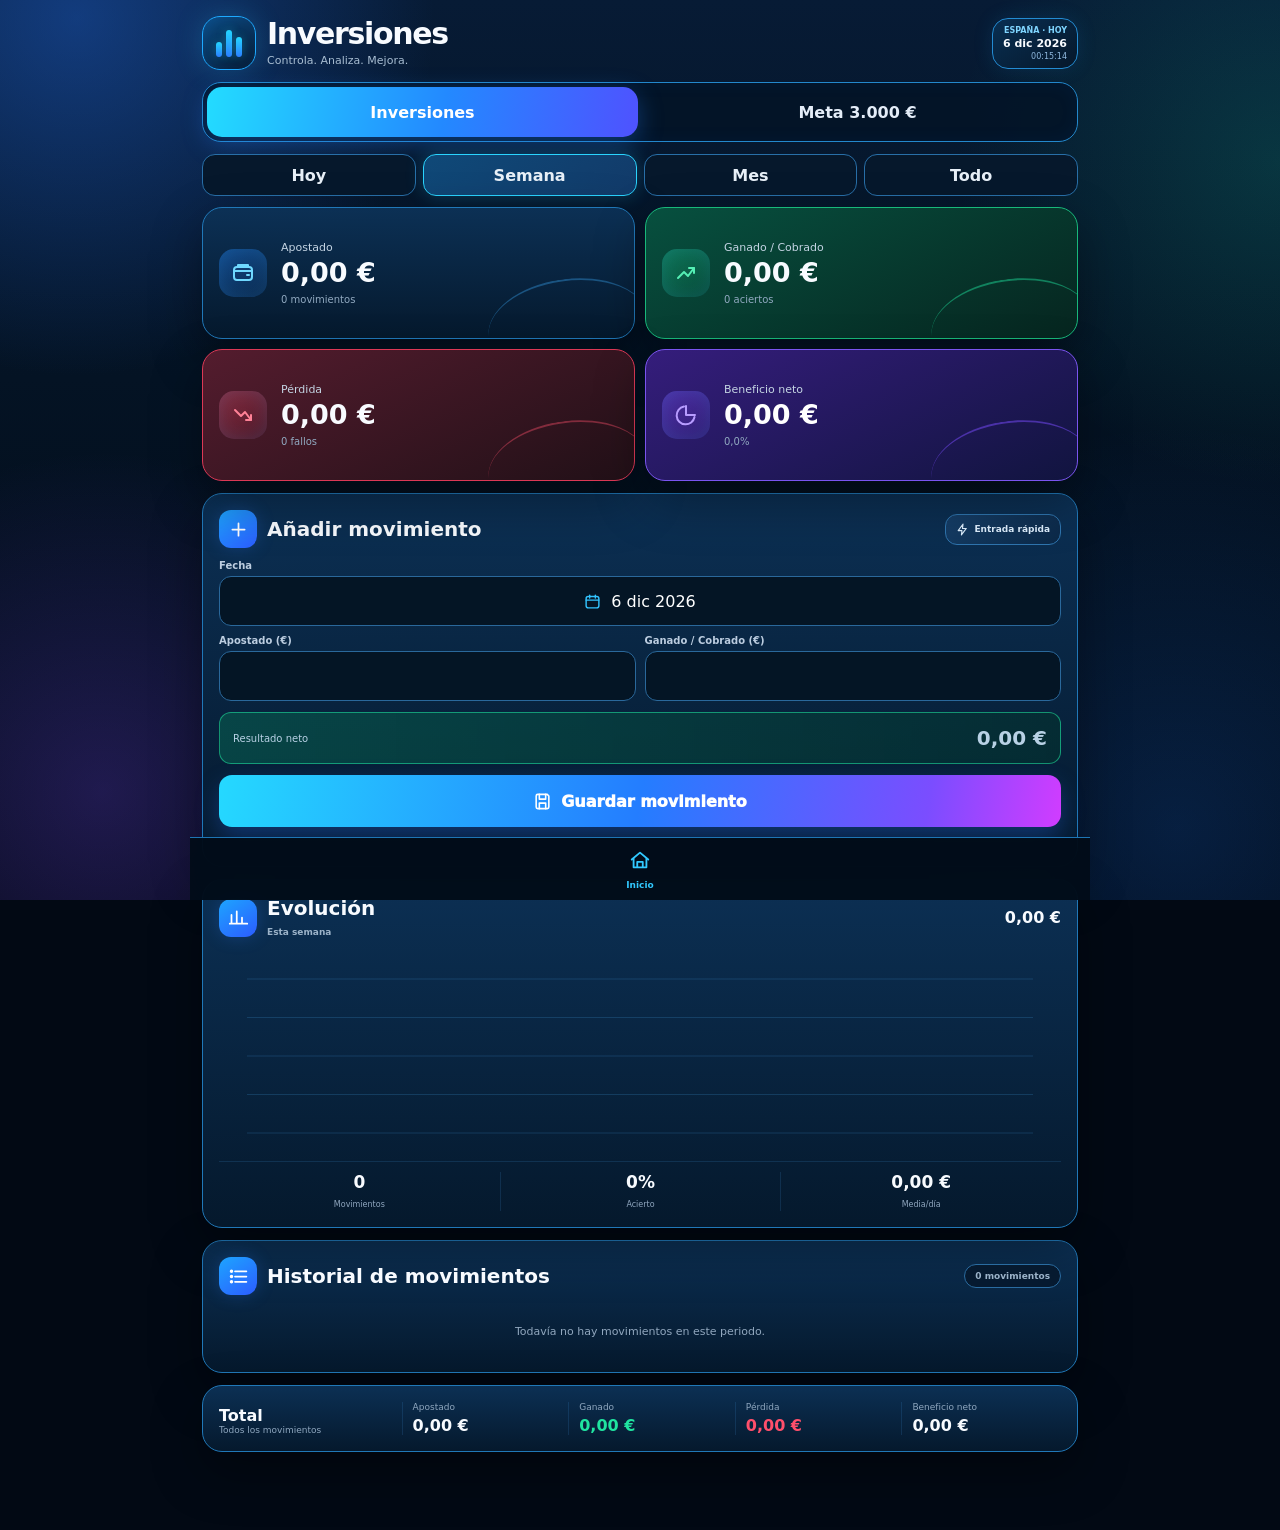
==== commit 885e46a1: "Sustituir símbolos por iconos SVG reales" ====
--- a/index.html
+++ b/index.html
@@ -10,7 +10,7 @@
 <title>Inversiones</title>
 <style>
 :root{--bg:#03101f;--panel:#08223f;--line:#1f7bc0;--text:#f8fbff;--muted:#9eb4ca;--cyan:#24d7ff;--blue:#2b7fff;--purple:#7e49ff;--green:#20e4a0;--red:#ff4f6b;--gold:#ffc54a;--soft:rgba(78,173,255,.14);--shadow:0 20px 50px rgba(0,0,0,.35)}
-*{box-sizing:border-box}html,body{margin:0;min-height:100%;background:#020914}body{color:var(--text);font-family:Inter,system-ui,-apple-system,BlinkMacSystemFont,"Segoe UI",sans-serif;background:radial-gradient(circle at 6% 2%,rgba(39,118,255,.36),transparent 24%),radial-gradient(circle at 100% 18%,rgba(24,226,170,.15),transparent 22%),radial-gradient(circle at 8% 88%,rgba(125,73,255,.24),transparent 24%),radial-gradient(circle at 92% 92%,rgba(27,124,255,.18),transparent 28%),linear-gradient(180deg,#071b35 0%,#041324 42%,#020914 100%);background-attachment:fixed}button,input{font:inherit}.app{width:min(900px,100%);margin:auto;padding:calc(16px + env(safe-area-inset-top)) 12px calc(78px + env(safe-area-inset-bottom))}.top{display:flex;align-items:center;justify-content:space-between;gap:10px;margin-bottom:12px}.brand{display:flex;align-items:center;gap:11px}.ico{width:54px;height:54px;border:1px solid #1ea9ff;border-radius:18px;background:linear-gradient(145deg,#0b4b83,#06162b);display:grid;place-items:center;box-shadow:0 0 28px rgba(39,195,255,.22),inset 0 0 18px rgba(36,137,255,.12)}.bars{display:flex;align-items:end;gap:4px;height:27px}.bars i{width:6px;border-radius:4px;background:linear-gradient(var(--cyan),var(--blue));box-shadow:0 0 10px rgba(36,215,255,.35)}.bars i:nth-child(1){height:15px}.bars i:nth-child(2){height:27px}.bars i:nth-child(3){height:20px}.brand h1{margin:0;font-size:30px;letter-spacing:-.045em;line-height:1}.brand p{margin:5px 0 0;color:#a8bdd2;font-size:11px}.today{border:1px solid #238bd2;background:linear-gradient(145deg,rgba(9,47,83,.98),rgba(6,23,42,.98));border-radius:16px;padding:7px 10px;text-align:right;box-shadow:0 0 20px rgba(31,147,231,.13)}.today small{display:block;color:#7fd5ff;font-size:8px;font-weight:900}.today strong{display:block;margin-top:2px;font-size:11px}.today em{display:block;color:#90b9df;font-size:8px;font-style:normal;margin-top:2px}.tabs{display:grid;grid-template-columns:1fr 1fr;gap:4px;border:1px solid #2388cc;background:rgba(4,21,40,.95);border-radius:19px;padding:4px;margin-bottom:12px;box-shadow:inset 0 0 20px rgba(37,126,255,.05)}.tabs button{height:50px;border:0;border-radius:15px;background:transparent;color:#e4edf8;font-weight:900;font-size:16px}.tabs button.active{background:linear-gradient(100deg,#23dcff 0%,#2389ff 55%,#4f52ff 100%);color:white;box-shadow:0 7px 24px rgba(36,128,255,.35)}.view{display:none}.view.active{display:block}.card,.metric{border:1px solid #2078b8;background:linear-gradient(180deg,rgba(12,49,86,.97),rgba(5,25,45,.98));border-radius:20px;box-shadow:var(--shadow)}.periods{display:grid;grid-template-columns:repeat(4,1fr);gap:7px;margin-bottom:11px}.periods button{height:42px;border:1px solid #286fa8;border-radius:13px;background:#06182c;color:#e8f0f8;font-weight:850}.periods button.active{border-color:#2ad4ff;background:linear-gradient(145deg,#0f4978,#123a69);box-shadow:0 0 18px rgba(38,193,255,.24)}.metrics{display:grid;grid-template-columns:repeat(2,1fr);gap:10px;margin-bottom:12px}.metric{position:relative;overflow:hidden;min-height:132px;padding:16px;display:grid;grid-template-columns:50px 1fr;grid-template-rows:auto auto auto;column-gap:12px;align-content:center}.metric:after{content:"";position:absolute;right:-14px;bottom:-35px;width:160px;height:92px;border-radius:50%;border-top:2px solid rgba(62,174,255,.35);transform:rotate(-8deg)}.metric .micon{grid-row:1/4;width:48px;height:48px;display:grid;place-items:center;align-self:center;border-radius:15px;background:linear-gradient(145deg,rgba(32,131,255,.36),rgba(28,87,178,.16));font-size:22px;box-shadow:inset 0 0 18px rgba(60,174,255,.14)}.metric span{display:block;color:#c4d4e3;font-size:11px}.metric strong{display:block;margin-top:5px;font-size:27px;line-height:1}.metric small{display:block;color:#91a9c0;font-size:10px;margin-top:8px}.metric.green{border-color:#18b87a;background:linear-gradient(155deg,#07503f,#06251f)}.metric.green .micon{background:linear-gradient(145deg,rgba(32,228,160,.28),rgba(13,116,81,.18))}.metric.green:after{border-color:rgba(32,228,160,.45)}.metric.red{border-color:#dc3855;background:linear-gradient(155deg,#541c2e,#211017)}.metric.red .micon{background:linear-gradient(145deg,rgba(255,82,109,.3),rgba(128,29,54,.2))}.metric.red:after{border-color:rgba(255,82,109,.4)}.metric.purple{border-color:#7a54ef;background:linear-gradient(155deg,#351d7c,#11143f)}.metric.purple .micon{background:linear-gradient(145deg,rgba(130,81,255,.34),rgba(82,46,171,.2))}.metric.purple:after{border-color:rgba(122,76,255,.5)}.positive{color:var(--green)!important}.negative{color:var(--red)!important}.grid{display:grid;grid-template-columns:1fr;gap:12px;margin-bottom:12px}.card{padding:16px}.head{display:flex;align-items:center;justify-content:space-between;gap:8px;margin-bottom:12px}.head h2{margin:0;font-size:20px}.headTitle{display:flex;align-items:center;gap:10px}.sectionIcon{width:38px;height:38px;border-radius:12px;display:grid;place-items:center;background:linear-gradient(145deg,#1da5ff,#2c5cff);box-shadow:0 0 18px rgba(43,124,255,.24);font-weight:900}.mini,.pill{color:#9cb3c9;font-size:9px;font-weight:850}.pill{border:1px solid #2a6ca1;background:#061a30;border-radius:999px;padding:6px 10px}.quick{padding:8px 10px;border:1px solid #2f75af;border-radius:12px;background:linear-gradient(145deg,#163f69,#0b2847);color:#dff0ff;font-size:9px;font-weight:900}.form{display:grid;grid-template-columns:minmax(0,1fr) minmax(0,1fr);gap:9px;width:100%;min-width:0}.field{min-width:0;width:100%}.field.date{grid-column:1/-1}.field label{display:block;color:#bccde0;font-size:10px;font-weight:800;margin-bottom:5px}.field input{display:block;width:100%;max-width:100%;min-width:0;height:50px;border:1px solid #2a689b;background:#041525;color:#fff;border-radius:12px;padding:0 12px;outline:none;color-scheme:dark}.dateBox{position:relative;width:100%;height:50px;border:1px solid #2a689b;background:#041525;border-radius:12px;overflow:hidden}.dateDisplay{position:absolute;inset:0;display:flex;align-items:center;justify-content:center;gap:10px;color:#fff;font-size:16px;pointer-events:none;z-index:1}.dateDisplay:before{content:"▣";color:#32c3ff;font-size:15px}.dateBox input[type="date"]{position:absolute;inset:0;width:100%;height:100%;opacity:0;z-index:2;cursor:pointer;-webkit-appearance:none;appearance:none}.result{display:flex;justify-content:space-between;align-items:center;border:1px solid rgba(32,228,160,.56);background:linear-gradient(90deg,rgba(7,108,83,.48),rgba(4,51,47,.6));border-radius:12px;padding:13px;margin-top:11px;color:#b8d1e5;font-size:10px}.result strong{font-size:20px}.save{width:100%;height:52px;margin-top:11px;border:0;border-radius:13px;background:linear-gradient(100deg,#25d9ff 0%,#247dff 50%,#7b4dff 84%,#d13cff 100%);color:#fff;font-weight:950;font-size:16px;box-shadow:0 10px 24px rgba(41,111,255,.3)}.msg{min-height:15px;color:var(--green);font-size:10px;margin:8px 0 0}.chartbox{min-height:300px}#chart{display:block;width:100%;height:210px}.chartstats{display:grid;grid-template-columns:repeat(3,1fr);border-top:1px solid var(--soft);padding-top:10px}.chartstats div{text-align:center}.chartstats div+div{border-left:1px solid var(--soft)}.chartstats strong{display:block;font-size:17px}.chartstats span{color:#8fa6be;font-size:8px}.history{display:grid;gap:7px}.empty{text-align:center;color:#91a7be;font-size:11px;padding:18px}.row{display:grid;grid-template-columns:1.2fr .8fr .8fr .8fr auto;gap:8px;align-items:center;border-top:1px solid var(--soft);padding:11px 2px;font-size:11px}.del{width:31px;height:31px;border-radius:9px;border:1px solid rgba(255,82,109,.3);background:rgba(255,82,109,.08);color:#ff6c82}.totals{display:grid;grid-template-columns:1.1fr repeat(4,1fr);gap:7px;align-items:center}.totals div+div{border-left:1px solid var(--soft);padding-left:10px}.totals span{display:block;color:#8fa7bf;font-size:9px}.totals strong{display:block;margin-top:4px;font-size:16px}.goalhero{display:grid;grid-template-columns:1.35fr .65fr;gap:12px;margin-bottom:12px}.eyebrow{color:#9eb8d2;font-size:9px;font-weight:900;text-transform:uppercase;letter-spacing:.12em}.goalValue{font-size:54px;line-height:1;font-weight:950;color:var(--green);margin:10px 0 7px}.sub{color:#9db2c9;font-size:11px}.progress{height:16px;background:#041321;border:1px solid #2b6a9e;border-radius:999px;overflow:hidden;margin:15px 0 9px}.bar{height:100%;background:linear-gradient(90deg,#20d68d,#3ef2ad)}.prow{display:flex;justify-content:space-between;color:#ccd8e5;font-size:9px}.gmini{display:grid;grid-template-columns:repeat(3,1fr);gap:8px;margin-top:14px}.gmini div{border-top:1px solid var(--soft);padding-top:9px}.gmini span{display:block;color:#91a9c0;font-size:8px}.gmini strong{display:block;font-size:16px;margin-top:4px}.count{text-align:center;display:flex;flex-direction:column;justify-content:center;background:linear-gradient(155deg,#0a3e51,#082437)}.count strong{font-size:59px;color:var(--green)}.count span{color:#a5bad0}.count small{color:#c4d2df;margin-top:12px;line-height:1.5}.daily{margin-bottom:12px}.daily h2{margin:0 0 9px;font-size:19px}.daily strong{display:block;color:#52a0ff;font-size:40px}.daily p{margin:8px 0 0;color:#a6bad0;font-size:11px}.calendar{display:grid;grid-template-columns:repeat(10,1fr);gap:6px}.day{min-height:55px;border:1px solid #255f91;border-radius:10px;background:#061728;padding:6px;text-align:center}.day b{display:block;font-size:10px}.day small{display:block;color:#8da5bd;font-size:8px;margin-top:3px}.day.done{border-color:#16855c;background:rgba(38,230,161,.07)}.day.today{outline:2px solid #42caff}.day.goalday{border-color:var(--gold)}.tableWrap{overflow-x:auto}.table{width:100%;min-width:520px;border-collapse:collapse}.table th,.table td{padding:9px 6px;border-bottom:1px solid var(--soft);text-align:left;font-size:10px}.table th{color:#8fa6bd;font-size:8px}.bottom{position:fixed;left:50%;bottom:0;transform:translateX(-50%);width:min(900px,100%);display:grid;grid-template-columns:1fr;background:rgba(2,12,24,.94);border-top:1px solid #1d75b4;backdrop-filter:blur(18px);padding:6px 8px calc(6px + env(safe-area-inset-bottom));z-index:20}.bottom button{border:0;background:transparent;color:#31c9ff;display:grid;place-items:center;gap:2px;font-size:9px;font-weight:850;min-height:50px}.bottom .ni{font-size:21px}@media(max-width:780px){.goalhero{grid-template-columns:1fr}.calendar{grid-template-columns:repeat(5,1fr)}.totals{grid-template-columns:1fr 1fr}.totals div+div{border-left:0;border-top:1px solid var(--soft);padding-left:0;padding-top:8px}.row{grid-template-columns:1fr auto}.row .hideM{display:none}.row .netM{grid-column:2;grid-row:1}.row .del{grid-column:2;grid-row:2}.goalValue{font-size:46px}.daily strong{font-size:36px}}@media(max-width:430px){.app{padding-left:10px;padding-right:10px}.brand h1{font-size:27px}.brand p{font-size:10px}.today{padding:6px 8px}.metric{padding:14px;min-height:124px;grid-template-columns:44px 1fr;column-gap:10px}.metric .micon{width:42px;height:42px;border-radius:13px;font-size:20px}.metric strong{font-size:25px}.card{padding:14px}.tabs button{font-size:15px}.totals{grid-template-columns:1fr 1fr}.calendar{grid-template-columns:repeat(5,1fr)}}
+*{box-sizing:border-box}html,body{margin:0;min-height:100%;background:#020914}body{color:var(--text);font-family:Inter,system-ui,-apple-system,BlinkMacSystemFont,"Segoe UI",sans-serif;background:radial-gradient(circle at 6% 2%,rgba(39,118,255,.36),transparent 24%),radial-gradient(circle at 100% 18%,rgba(24,226,170,.15),transparent 22%),radial-gradient(circle at 8% 88%,rgba(125,73,255,.24),transparent 24%),radial-gradient(circle at 92% 92%,rgba(27,124,255,.18),transparent 28%),linear-gradient(180deg,#071b35 0%,#041324 42%,#020914 100%);background-attachment:fixed}button,input{font:inherit}.svgIcon{width:22px;height:22px;display:block;stroke:currentColor;fill:none;stroke-width:2;stroke-linecap:round;stroke-linejoin:round}.app{width:min(900px,100%);margin:auto;padding:calc(16px + env(safe-area-inset-top)) 12px calc(78px + env(safe-area-inset-bottom))}.top{display:flex;align-items:center;justify-content:space-between;gap:10px;margin-bottom:12px}.brand{display:flex;align-items:center;gap:11px}.ico{width:54px;height:54px;border:1px solid #1ea9ff;border-radius:18px;background:linear-gradient(145deg,#0b4b83,#06162b);display:grid;place-items:center;box-shadow:0 0 28px rgba(39,195,255,.22),inset 0 0 18px rgba(36,137,255,.12)}.bars{display:flex;align-items:end;gap:4px;height:27px}.bars i{width:6px;border-radius:4px;background:linear-gradient(var(--cyan),var(--blue));box-shadow:0 0 10px rgba(36,215,255,.35)}.bars i:nth-child(1){height:15px}.bars i:nth-child(2){height:27px}.bars i:nth-child(3){height:20px}.brand h1{margin:0;font-size:30px;letter-spacing:-.045em;line-height:1}.brand p{margin:5px 0 0;color:#a8bdd2;font-size:11px}.today{border:1px solid #238bd2;background:linear-gradient(145deg,rgba(9,47,83,.98),rgba(6,23,42,.98));border-radius:16px;padding:7px 10px;text-align:right;box-shadow:0 0 20px rgba(31,147,231,.13)}.today small{display:block;color:#7fd5ff;font-size:8px;font-weight:900}.today strong{display:block;margin-top:2px;font-size:11px}.today em{display:block;color:#90b9df;font-size:8px;font-style:normal;margin-top:2px}.tabs{display:grid;grid-template-columns:1fr 1fr;gap:4px;border:1px solid #2388cc;background:rgba(4,21,40,.95);border-radius:19px;padding:4px;margin-bottom:12px;box-shadow:inset 0 0 20px rgba(37,126,255,.05)}.tabs button{height:50px;border:0;border-radius:15px;background:transparent;color:#e4edf8;font-weight:900;font-size:16px}.tabs button.active{background:linear-gradient(100deg,#23dcff 0%,#2389ff 55%,#4f52ff 100%);color:white;box-shadow:0 7px 24px rgba(36,128,255,.35)}.view{display:none}.view.active{display:block}.card,.metric{border:1px solid #2078b8;background:linear-gradient(180deg,rgba(12,49,86,.97),rgba(5,25,45,.98));border-radius:20px;box-shadow:var(--shadow)}.periods{display:grid;grid-template-columns:repeat(4,1fr);gap:7px;margin-bottom:11px}.periods button{height:42px;border:1px solid #286fa8;border-radius:13px;background:#06182c;color:#e8f0f8;font-weight:850}.periods button.active{border-color:#2ad4ff;background:linear-gradient(145deg,#0f4978,#123a69);box-shadow:0 0 18px rgba(38,193,255,.24)}.metrics{display:grid;grid-template-columns:repeat(2,1fr);gap:10px;margin-bottom:12px}.metric{position:relative;overflow:hidden;min-height:132px;padding:16px;display:grid;grid-template-columns:50px 1fr;grid-template-rows:auto auto auto;column-gap:12px;align-content:center}.metric:after{content:"";position:absolute;right:-14px;bottom:-35px;width:160px;height:92px;border-radius:50%;border-top:2px solid rgba(62,174,255,.35);transform:rotate(-8deg)}.metric .micon{grid-row:1/4;width:48px;height:48px;display:grid;place-items:center;align-self:center;border-radius:15px;background:linear-gradient(145deg,rgba(32,131,255,.36),rgba(28,87,178,.16));box-shadow:inset 0 0 18px rgba(60,174,255,.14);color:#6fd8ff}.metric .micon .svgIcon{width:24px;height:24px}.metric span{display:block;color:#c4d4e3;font-size:11px}.metric strong{display:block;margin-top:5px;font-size:27px;line-height:1}.metric small{display:block;color:#91a9c0;font-size:10px;margin-top:8px}.metric.green{border-color:#18b87a;background:linear-gradient(155deg,#07503f,#06251f)}.metric.green .micon{background:linear-gradient(145deg,rgba(32,228,160,.28),rgba(13,116,81,.18));color:#55efb5}.metric.green:after{border-color:rgba(32,228,160,.45)}.metric.red{border-color:#dc3855;background:linear-gradient(155deg,#541c2e,#211017)}.metric.red .micon{background:linear-gradient(145deg,rgba(255,82,109,.3),rgba(128,29,54,.2));color:#ff8297}.metric.red:after{border-color:rgba(255,82,109,.4)}.metric.purple{border-color:#7a54ef;background:linear-gradient(155deg,#351d7c,#11143f)}.metric.purple .micon{background:linear-gradient(145deg,rgba(130,81,255,.34),rgba(82,46,171,.2));color:#b79cff}.metric.purple:after{border-color:rgba(122,76,255,.5)}.positive{color:var(--green)!important}.negative{color:var(--red)!important}.grid{display:grid;grid-template-columns:1fr;gap:12px;margin-bottom:12px}.card{padding:16px}.head{display:flex;align-items:center;justify-content:space-between;gap:8px;margin-bottom:12px}.head h2{margin:0;font-size:20px}.headTitle{display:flex;align-items:center;gap:10px}.sectionIcon{width:38px;height:38px;border-radius:12px;display:grid;place-items:center;background:linear-gradient(145deg,#1da5ff,#2c5cff);box-shadow:0 0 18px rgba(43,124,255,.24);color:#fff}.sectionIcon .svgIcon{width:21px;height:21px}.mini,.pill{color:#9cb3c9;font-size:9px;font-weight:850}.pill{border:1px solid #2a6ca1;background:#061a30;border-radius:999px;padding:6px 10px}.quick{padding:8px 10px;border:1px solid #2f75af;border-radius:12px;background:linear-gradient(145deg,#163f69,#0b2847);color:#dff0ff;font-size:9px;font-weight:900;display:inline-flex;align-items:center;gap:5px}.quick .svgIcon{width:13px;height:13px}.form{display:grid;grid-template-columns:minmax(0,1fr) minmax(0,1fr);gap:9px;width:100%;min-width:0}.field{min-width:0;width:100%}.field.date{grid-column:1/-1}.field label{display:block;color:#bccde0;font-size:10px;font-weight:800;margin-bottom:5px}.field input{display:block;width:100%;max-width:100%;min-width:0;height:50px;border:1px solid #2a689b;background:#041525;color:#fff;border-radius:12px;padding:0 12px;outline:none;color-scheme:dark}.dateBox{position:relative;width:100%;height:50px;border:1px solid #2a689b;background:#041525;border-radius:12px;overflow:hidden}.dateDisplay{position:absolute;inset:0;display:flex;align-items:center;justify-content:center;gap:10px;color:#fff;font-size:16px;pointer-events:none;z-index:1}.dateIcon{width:17px;height:17px;color:#32c3ff}.dateBox input[type="date"]{position:absolute;inset:0;width:100%;height:100%;opacity:0;z-index:2;cursor:pointer;-webkit-appearance:none;appearance:none}.result{display:flex;justify-content:space-between;align-items:center;border:1px solid rgba(32,228,160,.56);background:linear-gradient(90deg,rgba(7,108,83,.48),rgba(4,51,47,.6));border-radius:12px;padding:13px;margin-top:11px;color:#b8d1e5;font-size:10px}.result strong{font-size:20px}.save{width:100%;height:52px;margin-top:11px;border:0;border-radius:13px;background:linear-gradient(100deg,#25d9ff 0%,#247dff 50%,#7b4dff 84%,#d13cff 100%);color:#fff;font-weight:950;font-size:16px;box-shadow:0 10px 24px rgba(41,111,255,.3);display:flex;align-items:center;justify-content:center;gap:9px}.save .svgIcon{width:19px;height:19px}.msg{min-height:15px;color:var(--green);font-size:10px;margin:8px 0 0}.chartbox{min-height:300px}#chart{display:block;width:100%;height:210px}.chartstats{display:grid;grid-template-columns:repeat(3,1fr);border-top:1px solid var(--soft);padding-top:10px}.chartstats div{text-align:center}.chartstats div+div{border-left:1px solid var(--soft)}.chartstats strong{display:block;font-size:17px}.chartstats span{color:#8fa6be;font-size:8px}.history{display:grid;gap:7px}.empty{text-align:center;color:#91a7be;font-size:11px;padding:18px}.row{display:grid;grid-template-columns:1.2fr .8fr .8fr .8fr auto;gap:8px;align-items:center;border-top:1px solid var(--soft);padding:11px 2px;font-size:11px}.del{width:31px;height:31px;border-radius:9px;border:1px solid rgba(255,82,109,.3);background:rgba(255,82,109,.08);color:#ff6c82}.totals{display:grid;grid-template-columns:1.1fr repeat(4,1fr);gap:7px;align-items:center}.totals div+div{border-left:1px solid var(--soft);padding-left:10px}.totals span{display:block;color:#8fa7bf;font-size:9px}.totals strong{display:block;margin-top:4px;font-size:16px}.goalhero{display:grid;grid-template-columns:1.35fr .65fr;gap:12px;margin-bottom:12px}.eyebrow{color:#9eb8d2;font-size:9px;font-weight:900;text-transform:uppercase;letter-spacing:.12em}.goalValue{font-size:54px;line-height:1;font-weight:950;color:var(--green);margin:10px 0 7px}.sub{color:#9db2c9;font-size:11px}.progress{height:16px;background:#041321;border:1px solid #2b6a9e;border-radius:999px;overflow:hidden;margin:15px 0 9px}.bar{height:100%;background:linear-gradient(90deg,#20d68d,#3ef2ad)}.prow{display:flex;justify-content:space-between;color:#ccd8e5;font-size:9px}.gmini{display:grid;grid-template-columns:repeat(3,1fr);gap:8px;margin-top:14px}.gmini div{border-top:1px solid var(--soft);padding-top:9px}.gmini span{display:block;color:#91a9c0;font-size:8px}.gmini strong{display:block;font-size:16px;margin-top:4px}.count{text-align:center;display:flex;flex-direction:column;justify-content:center;background:linear-gradient(155deg,#0a3e51,#082437)}.count strong{font-size:59px;color:var(--green)}.count span{color:#a5bad0}.count small{color:#c4d2df;margin-top:12px;line-height:1.5}.daily{margin-bottom:12px}.daily h2{margin:0 0 9px;font-size:19px}.daily strong{display:block;color:#52a0ff;font-size:40px}.daily p{margin:8px 0 0;color:#a6bad0;font-size:11px}.calendar{display:grid;grid-template-columns:repeat(10,1fr);gap:6px}.day{min-height:55px;border:1px solid #255f91;border-radius:10px;background:#061728;padding:6px;text-align:center}.day b{display:block;font-size:10px}.day small{display:block;color:#8da5bd;font-size:8px;margin-top:3px}.day.done{border-color:#16855c;background:rgba(38,230,161,.07)}.day.today{outline:2px solid #42caff}.day.goalday{border-color:var(--gold)}.tableWrap{overflow-x:auto}.table{width:100%;min-width:520px;border-collapse:collapse}.table th,.table td{padding:9px 6px;border-bottom:1px solid var(--soft);text-align:left;font-size:10px}.table th{color:#8fa6bd;font-size:8px}.bottom{position:fixed;left:50%;bottom:0;transform:translateX(-50%);width:min(900px,100%);display:grid;grid-template-columns:1fr;background:rgba(2,12,24,.94);border-top:1px solid #1d75b4;backdrop-filter:blur(18px);padding:6px 8px calc(6px + env(safe-area-inset-bottom));z-index:20}.bottom button{border:0;background:transparent;color:#31c9ff;display:grid;place-items:center;gap:2px;font-size:9px;font-weight:850;min-height:50px}.bottom .ni{display:grid;place-items:center}.bottom .ni .svgIcon{width:22px;height:22px}@media(max-width:780px){.goalhero{grid-template-columns:1fr}.calendar{grid-template-columns:repeat(5,1fr)}.totals{grid-template-columns:1fr 1fr}.totals div+div{border-left:0;border-top:1px solid var(--soft);padding-left:0;padding-top:8px}.row{grid-template-columns:1fr auto}.row .hideM{display:none}.row .netM{grid-column:2;grid-row:1}.row .del{grid-column:2;grid-row:2}.goalValue{font-size:46px}.daily strong{font-size:36px}}@media(max-width:430px){.app{padding-left:10px;padding-right:10px}.brand h1{font-size:27px}.brand p{font-size:10px}.today{padding:6px 8px}.metric{padding:14px;min-height:124px;grid-template-columns:44px 1fr;column-gap:10px}.metric .micon{width:42px;height:42px;border-radius:13px}.metric strong{font-size:25px}.card{padding:14px}.tabs button{font-size:15px}.totals{grid-template-columns:1fr 1fr}.calendar{grid-template-columns:repeat(5,1fr)}}
 </style>
 </head>
 <body>
@@ -19,13 +19,13 @@
 <nav class="tabs"><button id="tabInvest" class="active">Inversiones</button><button id="tabGoal">Meta 3.000 €</button></nav>
 <section id="investView" class="view active">
 <nav class="periods" id="periods"><button data-period="today">Hoy</button><button data-period="week" class="active">Semana</button><button data-period="month">Mes</button><button data-period="all">Todo</button></nav>
-<section class="metrics"><article class="metric"><div class="micon">●</div><span>Apostado</span><strong id="staked"></strong><small id="movesMeta"></small></article><article class="metric green"><div class="micon">↗</div><span>Ganado / Cobrado</span><strong id="returned"></strong><small id="winsMeta"></small></article><article class="metric red"><div class="micon">↘</div><span>Pérdida</span><strong id="loss"></strong><small id="lossesMeta"></small></article><article class="metric purple"><div class="micon">◕</div><span>Beneficio neto</span><strong id="net"></strong><small id="roiMeta"></small></article></section>
-<section class="grid"><article class="card"><div class="head"><div class="headTitle"><span class="sectionIcon">+</span><h2>Añadir movimiento</h2></div><span class="quick">⚡ Entrada rápida</span></div><div class="form"><div class="field date"><label>Fecha</label><div class="dateBox"><span id="dateDisplay" class="dateDisplay"></span><input id="date" type="date" aria-label="Fecha"></div></div><div class="field"><label>Apostado (€)</label><input id="stake" type="number" min="0" step="0.01" inputmode="decimal"></div><div class="field"><label>Ganado / Cobrado (€)</label><input id="returnedInput" type="number" min="0" step="0.01" inputmode="decimal"></div></div><div class="result"><span>Resultado neto</span><strong id="preview">0,00 €</strong></div><button id="save" class="save">▣ &nbsp; Guardar movimiento</button><p id="msg" class="msg"></p></article><article class="card chartbox"><div class="head"><div class="headTitle"><span class="sectionIcon">▥</span><div><h2>Evolución</h2><span id="periodLabel" class="mini"></span></div></div><strong id="chartTotal"></strong></div><canvas id="chart"></canvas><div class="chartstats"><div><strong id="statMoves"></strong><span>Movimientos</span></div><div><strong id="statHit"></strong><span>Acierto</span></div><div><strong id="statAvg"></strong><span>Media/día</span></div></div></article></section>
-<section class="card" style="margin-bottom:12px"><div class="head"><div class="headTitle"><span class="sectionIcon">☷</span><h2>Historial de movimientos</h2></div><span id="historyCount" class="pill"></span></div><div id="historyList" class="history"></div></section><section class="card totals"><div><strong>Total</strong><span>Todos los movimientos</span></div><div><span>Apostado</span><strong id="allStaked"></strong></div><div><span>Ganado</span><strong id="allReturned" class="positive"></strong></div><div><span>Pérdida</span><strong id="allLoss" class="negative"></strong></div><div><span>Beneficio neto</span><strong id="allNet"></strong></div></section>
+<section class="metrics"><article class="metric"><div class="micon"><svg class="svgIcon" viewBox="0 0 24 24" aria-hidden="true"><rect x="3" y="6" width="18" height="13" rx="3"/><path d="M3 10h18"/><path d="M16 14h2"/><path d="M7 6V4h10v2"/></svg></div><span>Apostado</span><strong id="staked"></strong><small id="movesMeta"></small></article><article class="metric green"><div class="micon"><svg class="svgIcon" viewBox="0 0 24 24" aria-hidden="true"><path d="M4 17l6-6 4 4 6-8"/><path d="M15 7h5v5"/></svg></div><span>Ganado / Cobrado</span><strong id="returned"></strong><small id="winsMeta"></small></article><article class="metric red"><div class="micon"><svg class="svgIcon" viewBox="0 0 24 24" aria-hidden="true"><path d="M4 7l6 6 4-4 6 8"/><path d="M15 17h5v-5"/></svg></div><span>Pérdida</span><strong id="loss"></strong><small id="lossesMeta"></small></article><article class="metric purple"><div class="micon"><svg class="svgIcon" viewBox="0 0 24 24" aria-hidden="true"><path d="M12 3v9h9"/><path d="M20.5 14a9 9 0 1 1-10.5-10.5"/></svg></div><span>Beneficio neto</span><strong id="net"></strong><small id="roiMeta"></small></article></section>
+<section class="grid"><article class="card"><div class="head"><div class="headTitle"><span class="sectionIcon"><svg class="svgIcon" viewBox="0 0 24 24" aria-hidden="true"><path d="M12 5v14M5 12h14"/></svg></span><h2>Añadir movimiento</h2></div><span class="quick"><svg class="svgIcon" viewBox="0 0 24 24" aria-hidden="true"><path d="M13 2L4 14h7l-1 8 9-12h-7z"/></svg>Entrada rápida</span></div><div class="form"><div class="field date"><label>Fecha</label><div class="dateBox"><span class="dateDisplay"><svg class="svgIcon dateIcon" viewBox="0 0 24 24" aria-hidden="true"><rect x="3" y="5" width="18" height="16" rx="3"/><path d="M16 3v4M8 3v4M3 10h18"/></svg><span id="dateDisplay"></span></span><input id="date" type="date" aria-label="Fecha"></div></div><div class="field"><label>Apostado (€)</label><input id="stake" type="number" min="0" step="0.01" inputmode="decimal"></div><div class="field"><label>Ganado / Cobrado (€)</label><input id="returnedInput" type="number" min="0" step="0.01" inputmode="decimal"></div></div><div class="result"><span>Resultado neto</span><strong id="preview">0,00 €</strong></div><button id="save" class="save"><svg class="svgIcon" viewBox="0 0 24 24" aria-hidden="true"><path d="M4 5a2 2 0 0 1 2-2h12l2 2v14a2 2 0 0 1-2 2H6a2 2 0 0 1-2-2z"/><path d="M8 3v6h8V3M8 21v-7h8v7"/></svg>Guardar movimiento</button><p id="msg" class="msg"></p></article><article class="card chartbox"><div class="head"><div class="headTitle"><span class="sectionIcon"><svg class="svgIcon" viewBox="0 0 24 24" aria-hidden="true"><path d="M4 19V9M10 19V5M16 19v-7M22 19H2"/></svg></span><div><h2>Evolución</h2><span id="periodLabel" class="mini"></span></div></div><strong id="chartTotal"></strong></div><canvas id="chart"></canvas><div class="chartstats"><div><strong id="statMoves"></strong><span>Movimientos</span></div><div><strong id="statHit"></strong><span>Acierto</span></div><div><strong id="statAvg"></strong><span>Media/día</span></div></div></article></section>
+<section class="card" style="margin-bottom:12px"><div class="head"><div class="headTitle"><span class="sectionIcon"><svg class="svgIcon" viewBox="0 0 24 24" aria-hidden="true"><path d="M8 6h13M8 12h13M8 18h13"/><circle cx="4" cy="6" r="1"/><circle cx="4" cy="12" r="1"/><circle cx="4" cy="18" r="1"/></svg></span><h2>Historial de movimientos</h2></div><span id="historyCount" class="pill"></span></div><div id="historyList" class="history"></div></section><section class="card totals"><div><strong>Total</strong><span>Todos los movimientos</span></div><div><span>Apostado</span><strong id="allStaked"></strong></div><div><span>Ganado</span><strong id="allReturned" class="positive"></strong></div><div><span>Pérdida</span><strong id="allLoss" class="negative"></strong></div><div><span>Beneficio neto</span><strong id="allNet"></strong></div></section>
 </section>
 <section id="goalView" class="view"><section class="goalhero"><article class="card"><div class="eyebrow">Objetivo neto</div><div class="goalValue">3.000 €</div><div class="sub">Del 7 de septiembre al 6 de diciembre de 2026</div><div class="progress"><div id="goalBar" class="bar"></div></div><div class="prow"><span id="goalProgress"></span><span id="goalRemaining"></span></div><div class="gmini"><div><span>Beneficio neto</span><strong id="goalNet"></strong></div><div><span>Ganado/Cobrado</span><strong id="goalReturned"></strong></div><div><span>Apostado</span><strong id="goalStaked"></strong></div></div></article><article class="card count"><div class="eyebrow">Cuenta atrás</div><strong id="daysLeft">90</strong><span>días restantes</span><small id="dateInfo"></small></article></section><section class="card daily"><h2>Media diaria necesaria</h2><strong id="goalDaily"></strong><p id="goalDailySub"></p></section><section class="card" style="margin-bottom:12px"><div class="head"><h2>Calendario de los 90 días</h2><span id="daysPassed" class="pill"></span></div><div id="calendar" class="calendar"></div></section><section class="card"><div class="head"><h2>Historial de la meta</h2><span id="goalMovementCount" class="pill"></span></div><div id="goalHistory"></div></section></section>
 </main>
-<nav class="bottom"><button id="navHome"><span class="ni">⌂</span><span>Inicio</span></button></nav>
+<nav class="bottom"><button id="navHome"><span class="ni"><svg class="svgIcon" viewBox="0 0 24 24" aria-hidden="true"><path d="M3 11.5L12 4l9 7.5"/><path d="M5 10.5V20h14v-9.5M9 20v-6h6v6"/></svg></span><span>Inicio</span></button></nav>
 <script>
 'use strict';const KEY='mi-control.entries.v1',GOAL=3000,START='2026-09-07',END='2026-12-06',TOTAL=90,TZ='Europe/Madrid';let entries=[],period='week',lastDate='';const $=id=>document.getElementById(id),euro=v=>new Intl.NumberFormat('es-ES',{style:'currency',currency:'EUR'}).format(Number(v||0)),pct=v=>new Intl.NumberFormat('es-ES',{maximumFractionDigits:1}).format(Number(v||0))+'%',pad=n=>String(n).padStart(2,'0');const sp=(d=new Date())=>Object.fromEntries(new Intl.DateTimeFormat('en-CA',{timeZone:TZ,year:'numeric',month:'2-digit',day:'2-digit'}).formatToParts(d).map(p=>[p.type,p.value])),iso=()=>{const p=sp();return `${p.year}-${p.month}-${p.day}`},clock=()=>new Intl.DateTimeFormat('es-ES',{timeZone:TZ,hour:'2-digit',minute:'2-digit',second:'2-digit',hourCycle:'h23'}).format(new Date()),D=s=>{const[y,m,d]=s.split('-').map(Number);return new Date(Date.UTC(y,m-1,d,12))},dn=d=>Date.UTC(d.getUTCFullYear(),d.getUTCMonth(),d.getUTCDate())/86400000,diff=(a,b)=>Math.round(dn(b)-dn(a)),full=d=>new Intl.DateTimeFormat('es-ES',{timeZone:'UTC',day:'numeric',month:'short',year:'numeric'}).format(d),short=d=>new Intl.DateTimeFormat('es-ES',{timeZone:'UTC',day:'numeric',month:'short'}).format(d),net=e=>e.returned-e.stake;
 function load(){try{const a=JSON.parse(localStorage.getItem(KEY)||'[]');entries=Array.isArray(a)?a:[]}catch{entries=[]}entries=entries.filter(e=>e&&e.date&&Number.isFinite(Number(e.stake))&&Number.isFinite(Number(e.returned))).map((e,i)=>({...e,id:e.id||`legacy-${i}`,stake:Number(e.stake),returned:Number(e.returned)}))}function save(){localStorage.setItem(KEY,JSON.stringify(entries))}load();save();function summary(a){const st=a.reduce((s,e)=>s+e.stake,0),rt=a.reduce((s,e)=>s+e.returned,0),loss=a.reduce((s,e)=>s+Math.max(0,-net(e)),0),n=rt-st,wins=a.filter(e=>net(e)>0).length,losses=a.filter(e=>net(e)<0).length;return{st,rt,loss,n,wins,losses}}
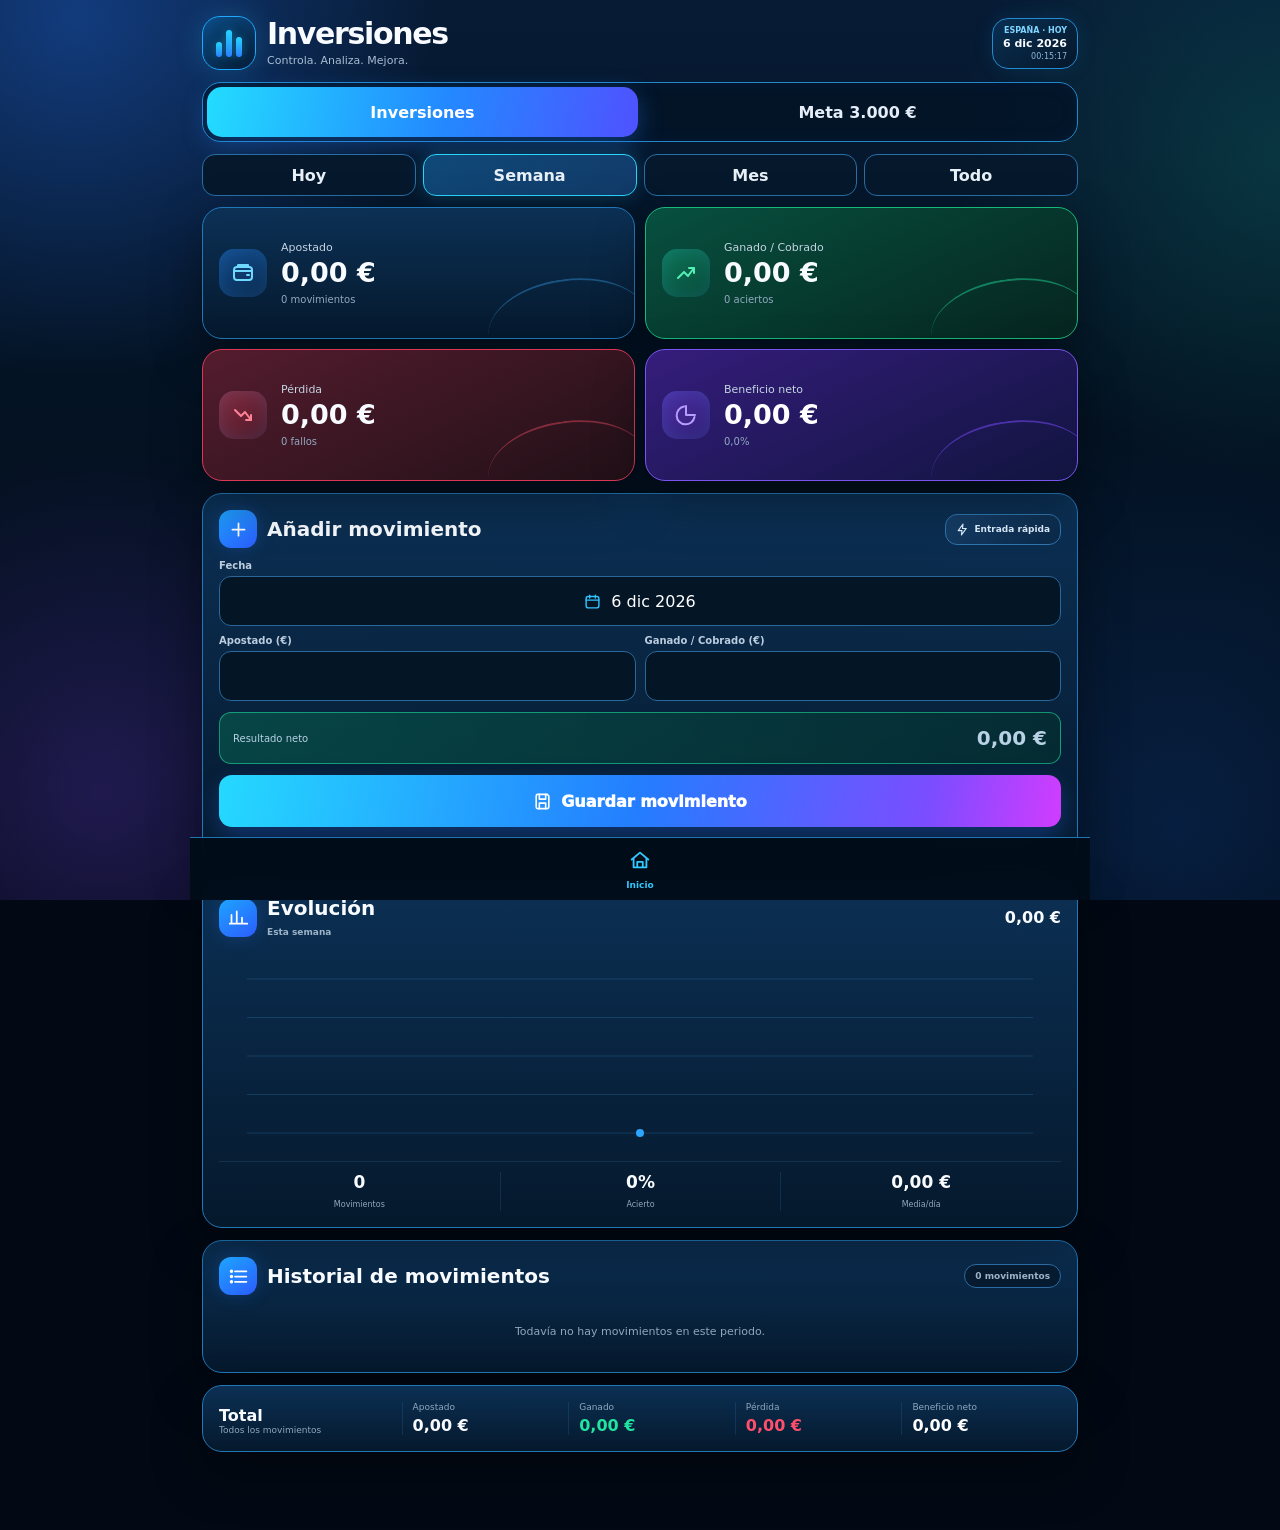
==== commit 97d37bfe: "Blindar lógica sin cambiar diseño" ====
--- a/index.html
+++ b/index.html
@@ -26,17 +26,7 @@
 <section id="goalView" class="view"><section class="goalhero"><article class="card"><div class="eyebrow">Objetivo neto</div><div class="goalValue">3.000 €</div><div class="sub">Del 7 de septiembre al 6 de diciembre de 2026</div><div class="progress"><div id="goalBar" class="bar"></div></div><div class="prow"><span id="goalProgress"></span><span id="goalRemaining"></span></div><div class="gmini"><div><span>Beneficio neto</span><strong id="goalNet"></strong></div><div><span>Ganado/Cobrado</span><strong id="goalReturned"></strong></div><div><span>Apostado</span><strong id="goalStaked"></strong></div></div></article><article class="card count"><div class="eyebrow">Cuenta atrás</div><strong id="daysLeft">90</strong><span>días restantes</span><small id="dateInfo"></small></article></section><section class="card daily"><h2>Media diaria necesaria</h2><strong id="goalDaily"></strong><p id="goalDailySub"></p></section><section class="card" style="margin-bottom:12px"><div class="head"><h2>Calendario de los 90 días</h2><span id="daysPassed" class="pill"></span></div><div id="calendar" class="calendar"></div></section><section class="card"><div class="head"><h2>Historial de la meta</h2><span id="goalMovementCount" class="pill"></span></div><div id="goalHistory"></div></section></section>
 </main>
 <nav class="bottom"><button id="navHome"><span class="ni"><svg class="svgIcon" viewBox="0 0 24 24" aria-hidden="true"><path d="M3 11.5L12 4l9 7.5"/><path d="M5 10.5V20h14v-9.5M9 20v-6h6v6"/></svg></span><span>Inicio</span></button></nav>
-<script>
-'use strict';const KEY='mi-control.entries.v1',GOAL=3000,START='2026-09-07',END='2026-12-06',TOTAL=90,TZ='Europe/Madrid';let entries=[],period='week',lastDate='';const $=id=>document.getElementById(id),euro=v=>new Intl.NumberFormat('es-ES',{style:'currency',currency:'EUR'}).format(Number(v||0)),pct=v=>new Intl.NumberFormat('es-ES',{maximumFractionDigits:1}).format(Number(v||0))+'%',pad=n=>String(n).padStart(2,'0');const sp=(d=new Date())=>Object.fromEntries(new Intl.DateTimeFormat('en-CA',{timeZone:TZ,year:'numeric',month:'2-digit',day:'2-digit'}).formatToParts(d).map(p=>[p.type,p.value])),iso=()=>{const p=sp();return `${p.year}-${p.month}-${p.day}`},clock=()=>new Intl.DateTimeFormat('es-ES',{timeZone:TZ,hour:'2-digit',minute:'2-digit',second:'2-digit',hourCycle:'h23'}).format(new Date()),D=s=>{const[y,m,d]=s.split('-').map(Number);return new Date(Date.UTC(y,m-1,d,12))},dn=d=>Date.UTC(d.getUTCFullYear(),d.getUTCMonth(),d.getUTCDate())/86400000,diff=(a,b)=>Math.round(dn(b)-dn(a)),full=d=>new Intl.DateTimeFormat('es-ES',{timeZone:'UTC',day:'numeric',month:'short',year:'numeric'}).format(d),short=d=>new Intl.DateTimeFormat('es-ES',{timeZone:'UTC',day:'numeric',month:'short'}).format(d),net=e=>e.returned-e.stake;
-function load(){try{const a=JSON.parse(localStorage.getItem(KEY)||'[]');entries=Array.isArray(a)?a:[]}catch{entries=[]}entries=entries.filter(e=>e&&e.date&&Number.isFinite(Number(e.stake))&&Number.isFinite(Number(e.returned))).map((e,i)=>({...e,id:e.id||`legacy-${i}`,stake:Number(e.stake),returned:Number(e.returned)}))}function save(){localStorage.setItem(KEY,JSON.stringify(entries))}load();save();function summary(a){const st=a.reduce((s,e)=>s+e.stake,0),rt=a.reduce((s,e)=>s+e.returned,0),loss=a.reduce((s,e)=>s+Math.max(0,-net(e)),0),n=rt-st,wins=a.filter(e=>net(e)>0).length,losses=a.filter(e=>net(e)<0).length;return{st,rt,loss,n,wins,losses}}
-function syncDateDisplay(){const v=$('date').value;$('dateDisplay').textContent=v?full(D(v)):'Seleccionar fecha'}function timeUI(){const i=iso();$('todayText').textContent=full(D(i));$('spainClock').textContent=clock();if(!$('date').value||$('date').dataset.auto==='1'){$('date').value=i;$('date').dataset.auto='1'}syncDateDisplay();lastDate=i}$('date').onchange=()=>{$('date').dataset.auto='0';syncDateDisplay()};timeUI();
-function show(goal){$('investView').classList.toggle('active',!goal);$('goalView').classList.toggle('active',goal);$('tabInvest').classList.toggle('active',!goal);$('tabGoal').classList.toggle('active',goal);if(goal)renderGoal();else requestAnimationFrame(()=>draw(current()));window.scrollTo({top:0,behavior:'smooth'})}$('tabInvest').onclick=()=>show(false);$('tabGoal').onclick=()=>show(true);$('navHome').onclick=()=>show(false);
-function startWeek(i){const d=D(i);d.setUTCDate(d.getUTCDate()-((d.getUTCDay()+6)%7));return d}function current(){const i=iso(),n=D(i);return entries.filter(e=>{const d=D(e.date);if(period==='all')return true;if(period==='today')return e.date===i;if(period==='week'){const s=startWeek(i),en=new Date(s);en.setUTCDate(s.getUTCDate()+7);return d>=s&&d<en}return d.getUTCFullYear()===n.getUTCFullYear()&&d.getUTCMonth()===n.getUTCMonth()}).sort((a,b)=>a.date.localeCompare(b.date)||Number(a.createdAt||0)-Number(b.createdAt||0))}document.querySelectorAll('#periods button').forEach(b=>b.onclick=()=>{period=b.dataset.period;document.querySelectorAll('#periods button').forEach(x=>x.classList.toggle('active',x===b));renderAll()});function preview(){const n=Number($('returnedInput').value||0)-Number($('stake').value||0);$('preview').textContent=(n>0?'+':'')+euro(n);$('preview').style.color=n<0?'#ff4f6b':n>0?'#20e4a0':'#fff'}$('stake').oninput=preview;$('returnedInput').oninput=preview;$('save').onclick=()=>{const stake=Number($('stake').value),returned=Number($('returnedInput').value),date=$('date').value;if(!date||stake<=0||returned<0||!Number.isFinite(stake)||!Number.isFinite(returned)){$('msg').textContent='Introduce los datos correctamente.';return}entries.push({id:`m-${Date.now()}`,date,stake,returned,createdAt:Date.now()});save();$('stake').value='';$('returnedInput').value='';preview();$('msg').textContent='Movimiento guardado.';renderAll();setTimeout(()=>$('msg').textContent='',1500)};window.del=id=>{if(!confirm('¿Eliminar este movimiento?'))return;entries=entries.filter(e=>String(e.id)!==String(id));save();renderAll()};
-function renderHistory(a){$('historyCount').textContent=`${a.length} movimiento${a.length===1?'':'s'}`;const o=[...a].sort((x,y)=>y.date.localeCompare(x.date)||Number(y.createdAt||0)-Number(x.createdAt||0));$('historyList').innerHTML=o.length?o.map(e=>{const n=net(e);return `<div class="row"><span>${full(D(e.date))}</span><span class="hideM">${euro(e.stake)}</span><span class="hideM">${euro(e.returned)}</span><strong class="netM ${n<0?'negative':'positive'}">${n>0?'+':''}${euro(n)}</strong><button class="del" onclick="del('${e.id}')">×</button></div>`}).join(''):'<div class="empty">Todavía no hay movimientos en este periodo.</div>'}
-function renderInvest(){const a=current(),s=summary(a),all=summary(entries);$('staked').textContent=euro(s.st);$('returned').textContent=euro(s.rt);$('loss').textContent=euro(s.loss);$('net').textContent=(s.n>0?'+':'')+euro(s.n);$('net').style.color=s.n<0?'#ff4f6b':s.n>0?'#20e4a0':'#fff';$('movesMeta').textContent=`${a.length} movimientos`;$('winsMeta').textContent=`${s.wins} aciertos`;$('lossesMeta').textContent=`${s.losses} fallos`;$('roiMeta').textContent=s.st?pct(s.n/s.st*100):'0,0%';$('chartTotal').textContent=(s.n>0?'+':'')+euro(s.n);$('statMoves').textContent=a.length;$('statHit').textContent=a.length?pct(s.wins/a.length*100):'0%';$('statAvg').textContent=euro(s.n/(new Set(a.map(e=>e.date)).size||1));$('periodLabel').textContent={today:'Hoy',week:'Esta semana',month:'Este mes',all:'Todo'}[period];$('allStaked').textContent=euro(all.st);$('allReturned').textContent=euro(all.rt);$('allLoss').textContent=euro(all.loss);$('allNet').textContent=(all.n>0?'+':'')+euro(all.n);renderHistory(a);requestAnimationFrame(()=>draw(a))}
-function draw(a){const c=$('chart'),ctx=c.getContext('2d'),r=c.getBoundingClientRect();if(!r.width)return;const dpr=devicePixelRatio||1;c.width=Math.round(r.width*dpr);c.height=Math.round(210*dpr);ctx.setTransform(dpr,0,0,dpr,0,0);const w=r.width,h=210,p=28;ctx.clearRect(0,0,w,h);ctx.strokeStyle='rgba(80,180,255,.18)';for(let i=0;i<5;i++){const y=p+(h-p*2)*i/4;ctx.beginPath();ctx.moveTo(p,y);ctx.lineTo(w-p,y);ctx.stroke()}let cum=0,pts=a.map(e=>cum+=net(e));if(!pts.length)pts=[0];const min=Math.min(0,...pts),max=Math.max(0,...pts),span=Math.max(1,max-min),step=(w-p*2)/Math.max(1,pts.length-1);ctx.beginPath();pts.forEach((v,i)=>{const x=p+i*step,y=h-p-(v-min)/span*(h-p*2);i?ctx.lineTo(x,y):ctx.moveTo(x,y)});ctx.strokeStyle=cum>=0?'#2ca5ff':'#ff4f6b';ctx.lineWidth=3;ctx.stroke()}
-function goalClock(){const start=D(START),end=D(END),today=D(iso()),elapsed=Math.max(0,Math.min(TOTAL,diff(start,today))),left=today<start?TOTAL:today>=end?0:Math.max(0,TOTAL-elapsed);return{start,end,today,elapsed,left}}function renderGoal(){const a=entries.filter(e=>e.date>=START&&e.date<=END).sort((x,y)=>x.date.localeCompare(y.date)),s=summary(a),remain=Math.max(0,GOAL-s.n),prog=Math.max(0,Math.min(100,s.n/GOAL*100)),g=goalClock();$('goalNet').textContent=(s.n>0?'+':'')+euro(s.n);$('goalNet').style.color=s.n<0?'#ff4f6b':s.n>0?'#20e4a0':'#fff';$('goalReturned').textContent=euro(s.rt);$('goalStaked').textContent=euro(s.st);$('goalBar').style.width=prog+'%';$('goalProgress').textContent=prog.toFixed(1).replace('.',',')+'% completado';$('goalRemaining').textContent=s.n>=GOAL?'Meta alcanzada':'Faltan '+euro(remain);$('daysLeft').textContent=g.left;$('daysPassed').textContent=`Día ${g.elapsed} de ${TOTAL}`;$('dateInfo').innerHTML=`Hoy: ${full(g.today)}<br>Meta: ${full(g.end)}`;const daily=s.n>=GOAL?0:g.left?remain/g.left:remain;$('goalDaily').textContent=s.n>=GOAL?'0,00 €/día':g.left?`${euro(daily)}/día`:'Plazo finalizado';$('goalDailySub').textContent=s.n>=GOAL?'Objetivo conseguido.':g.left?`Faltan ${euro(remain)} en ${g.left} días.`:`Faltan ${euro(remain)}.`;let cells='';for(let i=0;i<TOTAL;i++){const d=new Date(g.start);d.setUTCDate(g.start.getUTCDate()+i);const di=`${d.getUTCFullYear()}-${pad(d.getUTCMonth()+1)}-${pad(d.getUTCDate())}`,sum=a.filter(e=>e.date===di).reduce((x,e)=>x+net(e),0);cells+=`<div class="day ${d<g.today?'done':''} ${di===iso()?'today':''}"><b>${i+1}</b><small>${short(d)}</small>${sum!==0?`<small class="${sum<0?'negative':'positive'}">${sum>0?'+':''}${euro(sum)}</small>`:''}</div>`}cells+=`<div class="day goalday"><b>Meta</b><small>${short(g.end)}</small></div>`;$('calendar').innerHTML=cells;$('goalMovementCount').textContent=`${a.length} movimiento${a.length===1?'':'s'}`;if(!a.length)$('goalHistory').innerHTML='<div class="empty">Todavía no hay movimientos dentro de esta meta.</div>';else{let cum=0;$('goalHistory').innerHTML='<div class="tableWrap"><table class="table"><thead><tr><th>Fecha</th><th>Apostado</th><th>Cobrado</th><th>Neto</th><th>Acumulado</th></tr></thead><tbody>'+a.map(e=>{const n=net(e);cum+=n;return `<tr><td>${full(D(e.date))}</td><td>${euro(e.stake)}</td><td>${euro(e.returned)}</td><td class="${n<0?'negative':'positive'}">${n>0?'+':''}${euro(n)}</td><td>${euro(cum)}</td></tr>`}).join('')+'</tbody></table></div>'}}
-function renderAll(){renderInvest();renderGoal()}window.addEventListener('storage',()=>{load();renderAll()});window.addEventListener('pageshow',()=>{load();timeUI();show(false);renderAll()});document.addEventListener('visibilitychange',()=>{if(!document.hidden){load();timeUI();renderAll()}});setInterval(()=>{const i=iso();$('spainClock').textContent=clock();if(i!==lastDate){timeUI();renderAll()}},1000);window.addEventListener('resize',()=>requestAnimationFrame(()=>draw(current())));if('serviceWorker'in navigator){navigator.serviceWorker.getRegistrations().then(rs=>rs.forEach(r=>r.unregister())).catch(()=>{})}renderAll();show(false);
-</script>
+<script src="core.js"></script>
+<script src="app.js"></script>
 </body>
 </html>
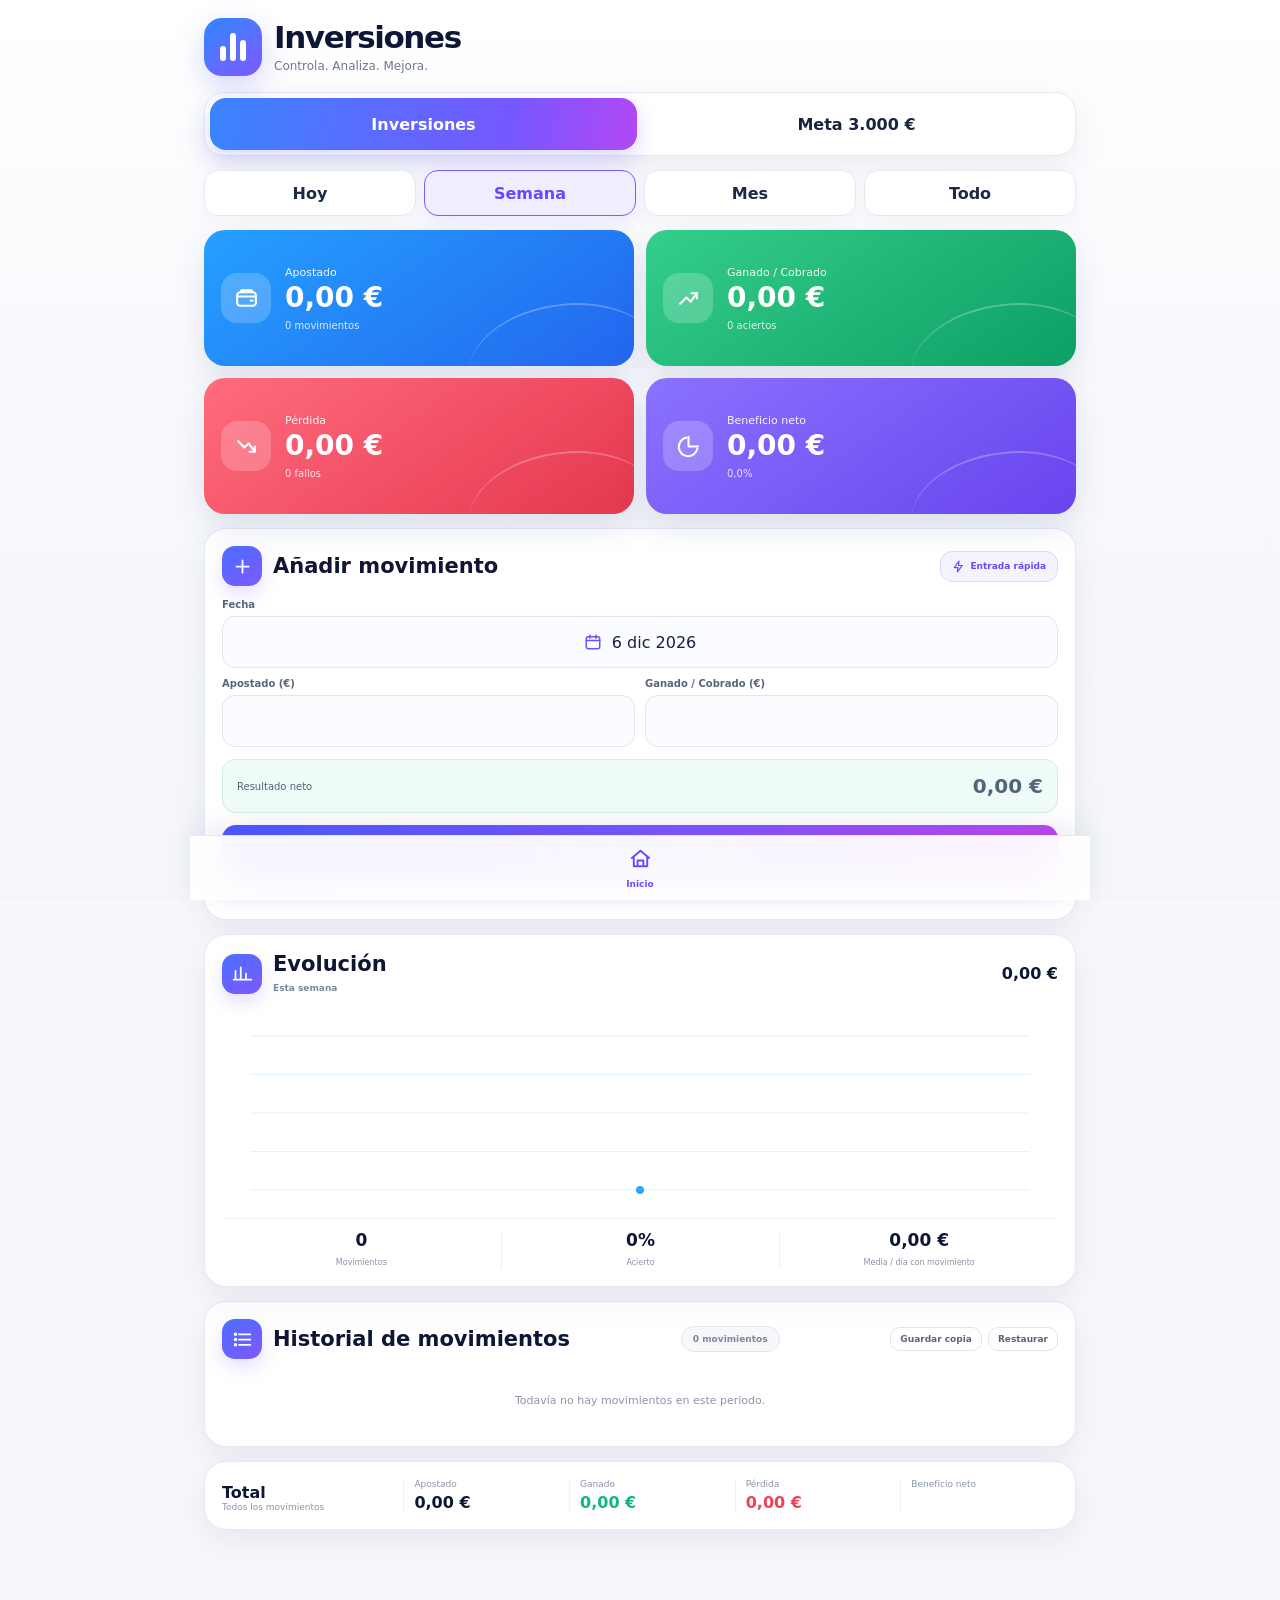
==== commit 7d952a30: "Redesign Inversiones with modern white UI while preserving data" ====
--- a/index.html
+++ b/index.html
@@ -3,14 +3,14 @@
 <head>
 <meta charset="UTF-8">
 <meta name="viewport" content="width=device-width,initial-scale=1,viewport-fit=cover">
-<meta name="theme-color" content="#061426">
+<meta name="theme-color" content="#ffffff">
 <meta name="apple-mobile-web-app-capable" content="yes">
-<meta name="apple-mobile-web-app-status-bar-style" content="black-translucent">
+<meta name="apple-mobile-web-app-status-bar-style" content="default">
 <meta name="apple-mobile-web-app-title" content="Inversiones">
 <title>Inversiones</title>
 <style>
-:root{--bg:#03101f;--panel:#08223f;--line:#1f7bc0;--text:#f8fbff;--muted:#9eb4ca;--cyan:#24d7ff;--blue:#2b7fff;--purple:#7e49ff;--green:#20e4a0;--red:#ff4f6b;--gold:#ffc54a;--soft:rgba(78,173,255,.14);--shadow:0 20px 50px rgba(0,0,0,.35)}
-*{box-sizing:border-box}html,body{margin:0;min-height:100%;background:#020914}body{color:var(--text);font-family:Inter,system-ui,-apple-system,BlinkMacSystemFont,"Segoe UI",sans-serif;background:radial-gradient(circle at 6% 2%,rgba(39,118,255,.36),transparent 24%),radial-gradient(circle at 100% 18%,rgba(24,226,170,.15),transparent 22%),radial-gradient(circle at 8% 88%,rgba(125,73,255,.24),transparent 24%),radial-gradient(circle at 92% 92%,rgba(27,124,255,.18),transparent 28%),linear-gradient(180deg,#071b35 0%,#041324 42%,#020914 100%);background-attachment:fixed}button,input{font:inherit}.svgIcon{width:22px;height:22px;display:block;stroke:currentColor;fill:none;stroke-width:2;stroke-linecap:round;stroke-linejoin:round}.app{width:min(900px,100%);margin:auto;padding:calc(16px + env(safe-area-inset-top)) 12px calc(78px + env(safe-area-inset-bottom))}.top{display:flex;align-items:center;justify-content:space-between;gap:10px;margin-bottom:12px}.brand{display:flex;align-items:center;gap:11px}.ico{width:54px;height:54px;border:1px solid #1ea9ff;border-radius:18px;background:linear-gradient(145deg,#0b4b83,#06162b);display:grid;place-items:center;box-shadow:0 0 28px rgba(39,195,255,.22),inset 0 0 18px rgba(36,137,255,.12)}.bars{display:flex;align-items:end;gap:4px;height:27px}.bars i{width:6px;border-radius:4px;background:linear-gradient(var(--cyan),var(--blue));box-shadow:0 0 10px rgba(36,215,255,.35)}.bars i:nth-child(1){height:15px}.bars i:nth-child(2){height:27px}.bars i:nth-child(3){height:20px}.brand h1{margin:0;font-size:30px;letter-spacing:-.045em;line-height:1}.brand p{margin:5px 0 0;color:#a8bdd2;font-size:11px}.today{border:1px solid #238bd2;background:linear-gradient(145deg,rgba(9,47,83,.98),rgba(6,23,42,.98));border-radius:16px;padding:7px 10px;text-align:right;box-shadow:0 0 20px rgba(31,147,231,.13)}.today small{display:block;color:#7fd5ff;font-size:8px;font-weight:900}.today strong{display:block;margin-top:2px;font-size:11px}.today em{display:block;color:#90b9df;font-size:8px;font-style:normal;margin-top:2px}.tabs{display:grid;grid-template-columns:1fr 1fr;gap:4px;border:1px solid #2388cc;background:rgba(4,21,40,.95);border-radius:19px;padding:4px;margin-bottom:12px;box-shadow:inset 0 0 20px rgba(37,126,255,.05)}.tabs button{height:50px;border:0;border-radius:15px;background:transparent;color:#e4edf8;font-weight:900;font-size:16px}.tabs button.active{background:linear-gradient(100deg,#23dcff 0%,#2389ff 55%,#4f52ff 100%);color:white;box-shadow:0 7px 24px rgba(36,128,255,.35)}.view{display:none}.view.active{display:block}.card,.metric{border:1px solid #2078b8;background:linear-gradient(180deg,rgba(12,49,86,.97),rgba(5,25,45,.98));border-radius:20px;box-shadow:var(--shadow)}.periods{display:grid;grid-template-columns:repeat(4,1fr);gap:7px;margin-bottom:11px}.periods button{height:42px;border:1px solid #286fa8;border-radius:13px;background:#06182c;color:#e8f0f8;font-weight:850}.periods button.active{border-color:#2ad4ff;background:linear-gradient(145deg,#0f4978,#123a69);box-shadow:0 0 18px rgba(38,193,255,.24)}.metrics{display:grid;grid-template-columns:repeat(2,1fr);gap:10px;margin-bottom:12px}.metric{position:relative;overflow:hidden;min-height:132px;padding:16px;display:grid;grid-template-columns:50px 1fr;grid-template-rows:auto auto auto;column-gap:12px;align-content:center}.metric:after{content:"";position:absolute;right:-14px;bottom:-35px;width:160px;height:92px;border-radius:50%;border-top:2px solid rgba(62,174,255,.35);transform:rotate(-8deg)}.metric .micon{grid-row:1/4;width:48px;height:48px;display:grid;place-items:center;align-self:center;border-radius:15px;background:linear-gradient(145deg,rgba(32,131,255,.36),rgba(28,87,178,.16));box-shadow:inset 0 0 18px rgba(60,174,255,.14);color:#6fd8ff}.metric .micon .svgIcon{width:24px;height:24px}.metric span{display:block;color:#c4d4e3;font-size:11px}.metric strong{display:block;margin-top:5px;font-size:27px;line-height:1}.metric small{display:block;color:#91a9c0;font-size:10px;margin-top:8px}.metric.green{border-color:#18b87a;background:linear-gradient(155deg,#07503f,#06251f)}.metric.green .micon{background:linear-gradient(145deg,rgba(32,228,160,.28),rgba(13,116,81,.18));color:#55efb5}.metric.green:after{border-color:rgba(32,228,160,.45)}.metric.red{border-color:#dc3855;background:linear-gradient(155deg,#541c2e,#211017)}.metric.red .micon{background:linear-gradient(145deg,rgba(255,82,109,.3),rgba(128,29,54,.2));color:#ff8297}.metric.red:after{border-color:rgba(255,82,109,.4)}.metric.purple{border-color:#7a54ef;background:linear-gradient(155deg,#351d7c,#11143f)}.metric.purple .micon{background:linear-gradient(145deg,rgba(130,81,255,.34),rgba(82,46,171,.2));color:#b79cff}.metric.purple:after{border-color:rgba(122,76,255,.5)}.positive{color:var(--green)!important}.negative{color:var(--red)!important}.grid{display:grid;grid-template-columns:1fr;gap:12px;margin-bottom:12px}.card{padding:16px}.head{display:flex;align-items:center;justify-content:space-between;gap:8px;margin-bottom:12px}.head h2{margin:0;font-size:20px}.headTitle{display:flex;align-items:center;gap:10px}.sectionIcon{width:38px;height:38px;border-radius:12px;display:grid;place-items:center;background:linear-gradient(145deg,#1da5ff,#2c5cff);box-shadow:0 0 18px rgba(43,124,255,.24);color:#fff}.sectionIcon .svgIcon{width:21px;height:21px}.mini,.pill{color:#9cb3c9;font-size:9px;font-weight:850}.pill{border:1px solid #2a6ca1;background:#061a30;border-radius:999px;padding:6px 10px}.quick{padding:8px 10px;border:1px solid #2f75af;border-radius:12px;background:linear-gradient(145deg,#163f69,#0b2847);color:#dff0ff;font-size:9px;font-weight:900;display:inline-flex;align-items:center;gap:5px}.quick .svgIcon{width:13px;height:13px}.form{display:grid;grid-template-columns:minmax(0,1fr) minmax(0,1fr);gap:9px;width:100%;min-width:0}.field{min-width:0;width:100%}.field.date{grid-column:1/-1}.field label{display:block;color:#bccde0;font-size:10px;font-weight:800;margin-bottom:5px}.field input{display:block;width:100%;max-width:100%;min-width:0;height:50px;border:1px solid #2a689b;background:#041525;color:#fff;border-radius:12px;padding:0 12px;outline:none;color-scheme:dark}.dateBox{position:relative;width:100%;height:50px;border:1px solid #2a689b;background:#041525;border-radius:12px;overflow:hidden}.dateDisplay{position:absolute;inset:0;display:flex;align-items:center;justify-content:center;gap:10px;color:#fff;font-size:16px;pointer-events:none;z-index:1}.dateIcon{width:17px;height:17px;color:#32c3ff}.dateBox input[type="date"]{position:absolute;inset:0;width:100%;height:100%;opacity:0;z-index:2;cursor:pointer;-webkit-appearance:none;appearance:none}.result{display:flex;justify-content:space-between;align-items:center;border:1px solid rgba(32,228,160,.56);background:linear-gradient(90deg,rgba(7,108,83,.48),rgba(4,51,47,.6));border-radius:12px;padding:13px;margin-top:11px;color:#b8d1e5;font-size:10px}.result strong{font-size:20px}.save{width:100%;height:52px;margin-top:11px;border:0;border-radius:13px;background:linear-gradient(100deg,#25d9ff 0%,#247dff 50%,#7b4dff 84%,#d13cff 100%);color:#fff;font-weight:950;font-size:16px;box-shadow:0 10px 24px rgba(41,111,255,.3);display:flex;align-items:center;justify-content:center;gap:9px}.save .svgIcon{width:19px;height:19px}.msg{min-height:15px;color:var(--green);font-size:10px;margin:8px 0 0}.chartbox{min-height:300px}#chart{display:block;width:100%;height:210px}.chartstats{display:grid;grid-template-columns:repeat(3,1fr);border-top:1px solid var(--soft);padding-top:10px}.chartstats div{text-align:center}.chartstats div+div{border-left:1px solid var(--soft)}.chartstats strong{display:block;font-size:17px}.chartstats span{color:#8fa6be;font-size:8px}.history{display:grid;gap:7px}.empty{text-align:center;color:#91a7be;font-size:11px;padding:18px}.row{display:grid;grid-template-columns:1.2fr .8fr .8fr .8fr auto;gap:8px;align-items:center;border-top:1px solid var(--soft);padding:11px 2px;font-size:11px}.del{width:31px;height:31px;border-radius:9px;border:1px solid rgba(255,82,109,.3);background:rgba(255,82,109,.08);color:#ff6c82}.totals{display:grid;grid-template-columns:1.1fr repeat(4,1fr);gap:7px;align-items:center}.totals div+div{border-left:1px solid var(--soft);padding-left:10px}.totals span{display:block;color:#8fa7bf;font-size:9px}.totals strong{display:block;margin-top:4px;font-size:16px}.goalhero{display:grid;grid-template-columns:1.35fr .65fr;gap:12px;margin-bottom:12px}.eyebrow{color:#9eb8d2;font-size:9px;font-weight:900;text-transform:uppercase;letter-spacing:.12em}.goalValue{font-size:54px;line-height:1;font-weight:950;color:var(--green);margin:10px 0 7px}.sub{color:#9db2c9;font-size:11px}.progress{height:16px;background:#041321;border:1px solid #2b6a9e;border-radius:999px;overflow:hidden;margin:15px 0 9px}.bar{height:100%;background:linear-gradient(90deg,#20d68d,#3ef2ad)}.prow{display:flex;justify-content:space-between;color:#ccd8e5;font-size:9px}.gmini{display:grid;grid-template-columns:repeat(3,1fr);gap:8px;margin-top:14px}.gmini div{border-top:1px solid var(--soft);padding-top:9px}.gmini span{display:block;color:#91a9c0;font-size:8px}.gmini strong{display:block;font-size:16px;margin-top:4px}.count{text-align:center;display:flex;flex-direction:column;justify-content:center;background:linear-gradient(155deg,#0a3e51,#082437)}.count strong{font-size:59px;color:var(--green)}.count span{color:#a5bad0}.count small{color:#c4d2df;margin-top:12px;line-height:1.5}.daily{margin-bottom:12px}.daily h2{margin:0 0 9px;font-size:19px}.daily strong{display:block;color:#52a0ff;font-size:40px}.daily p{margin:8px 0 0;color:#a6bad0;font-size:11px}.calendar{display:grid;grid-template-columns:repeat(10,1fr);gap:6px}.day{min-height:55px;border:1px solid #255f91;border-radius:10px;background:#061728;padding:6px;text-align:center}.day b{display:block;font-size:10px}.day small{display:block;color:#8da5bd;font-size:8px;margin-top:3px}.day.done{border-color:#16855c;background:rgba(38,230,161,.07)}.day.today{outline:2px solid #42caff}.day.goalday{border-color:var(--gold)}.tableWrap{overflow-x:auto}.table{width:100%;min-width:520px;border-collapse:collapse}.table th,.table td{padding:9px 6px;border-bottom:1px solid var(--soft);text-align:left;font-size:10px}.table th{color:#8fa6bd;font-size:8px}.bottom{position:fixed;left:50%;bottom:0;transform:translateX(-50%);width:min(900px,100%);display:grid;grid-template-columns:1fr;background:rgba(2,12,24,.94);border-top:1px solid #1d75b4;backdrop-filter:blur(18px);padding:6px 8px calc(6px + env(safe-area-inset-bottom));z-index:20}.bottom button{border:0;background:transparent;color:#31c9ff;display:grid;place-items:center;gap:2px;font-size:9px;font-weight:850;min-height:50px}.bottom .ni{display:grid;place-items:center}.bottom .ni .svgIcon{width:22px;height:22px}@media(max-width:780px){.goalhero{grid-template-columns:1fr}.calendar{grid-template-columns:repeat(5,1fr)}.totals{grid-template-columns:1fr 1fr}.totals div+div{border-left:0;border-top:1px solid var(--soft);padding-left:0;padding-top:8px}.row{grid-template-columns:1fr auto}.row .hideM{display:none}.row .netM{grid-column:2;grid-row:1}.row .del{grid-column:2;grid-row:2}.goalValue{font-size:46px}.daily strong{font-size:36px}}@media(max-width:430px){.app{padding-left:10px;padding-right:10px}.brand h1{font-size:27px}.brand p{font-size:10px}.today{padding:6px 8px}.metric{padding:14px;min-height:124px;grid-template-columns:44px 1fr;column-gap:10px}.metric .micon{width:42px;height:42px;border-radius:13px}.metric strong{font-size:25px}.card{padding:14px}.tabs button{font-size:15px}.totals{grid-template-columns:1fr 1fr}.calendar{grid-template-columns:repeat(5,1fr)}}
+:root{--bg:#f7f8fc;--panel:#ffffff;--line:#e6e9f3;--text:#0d1735;--muted:#6f7892;--blue:#2e74ff;--purple:#7558ff;--green:#13b878;--red:#ef4056;--cyan:#31c9ff;--soft:#f2f4fa;--shadow:0 12px 32px rgba(34,49,91,.08)}
+*{box-sizing:border-box}html,body{margin:0;min-height:100%;background:var(--bg)}body{color:var(--text);font-family:Inter,system-ui,-apple-system,BlinkMacSystemFont,"Segoe UI",sans-serif;background:linear-gradient(180deg,#fff 0,#f8f9fd 42%,#f4f6fb 100%);background-attachment:fixed}button,input{font:inherit}.svgIcon{width:22px;height:22px;display:block;stroke:currentColor;fill:none;stroke-width:2;stroke-linecap:round;stroke-linejoin:round}.app{width:min(900px,100%);margin:auto;padding:calc(18px + env(safe-area-inset-top)) 14px calc(84px + env(safe-area-inset-bottom))}.top{display:flex;align-items:center;justify-content:space-between;gap:12px;margin-bottom:16px}.brand{display:flex;align-items:center;gap:12px}.ico{width:58px;height:58px;border:0;border-radius:18px;background:linear-gradient(145deg,#2f88ff,#8058ff);display:grid;place-items:center;box-shadow:0 10px 28px rgba(91,87,255,.24)}.bars{display:flex;align-items:end;gap:4px;height:28px}.bars i{width:6px;border-radius:4px;background:#fff}.bars i:nth-child(1){height:15px}.bars i:nth-child(2){height:28px}.bars i:nth-child(3){height:21px}.brand h1{margin:0;font-size:31px;letter-spacing:-.045em;line-height:1}.brand p{margin:6px 0 0;color:var(--muted);font-size:12px}.today{border:1px solid var(--line);background:#fff;border-radius:15px;padding:8px 11px;text-align:right;box-shadow:0 8px 24px rgba(34,49,91,.05)}.today small{display:block;color:#7660ff;font-size:8px;font-weight:900}.today strong{display:block;margin-top:2px;font-size:11px}.today em{display:block;color:#8c95aa;font-size:8px;font-style:normal;margin-top:2px}.tabs{display:grid;grid-template-columns:1fr 1fr;gap:6px;border:1px solid var(--line);background:#fff;border-radius:20px;padding:5px;margin-bottom:14px;box-shadow:var(--shadow)}.tabs button{height:52px;border:0;border-radius:16px;background:transparent;color:#19233f;font-weight:900;font-size:16px}.tabs button.active{background:linear-gradient(100deg,#3984ff 0%,#7658ff 70%,#b347f5 100%);color:#fff;box-shadow:0 9px 22px rgba(91,87,255,.22)}.view{display:none}.view.active{display:block}.periods{display:grid;grid-template-columns:repeat(4,1fr);gap:8px;margin-bottom:14px}.periods button{height:46px;border:1px solid var(--line);border-radius:14px;background:#fff;color:#1e2946;font-weight:850;box-shadow:0 6px 18px rgba(34,49,91,.04)}.periods button.active{border-color:#7660ff;background:#f1edff;color:#6547ff;box-shadow:0 8px 22px rgba(117,88,255,.12)}.metrics{display:grid;grid-template-columns:repeat(2,1fr);gap:12px;margin-bottom:14px}.metric{position:relative;overflow:hidden;min-height:136px;padding:17px;display:grid;grid-template-columns:52px 1fr;grid-template-rows:auto auto auto;column-gap:12px;align-content:center;border-radius:21px;color:#fff;box-shadow:0 14px 30px rgba(42,68,122,.12);border:0;background:linear-gradient(145deg,#25a0ff,#2366ee)}.metric:after{content:"";position:absolute;right:-25px;bottom:-55px;width:190px;height:115px;border-radius:50%;border-top:2px solid rgba(255,255,255,.26);transform:rotate(-8deg)}.metric .micon{grid-row:1/4;width:50px;height:50px;display:grid;place-items:center;align-self:center;border-radius:16px;background:rgba(255,255,255,.20);color:#fff}.metric .micon .svgIcon{width:25px;height:25px}.metric span{display:block;color:rgba(255,255,255,.92);font-size:11px}.metric strong{display:block;margin-top:5px;font-size:28px;line-height:1}.metric small{display:block;color:rgba(255,255,255,.82);font-size:10px;margin-top:8px}.metric.green{background:linear-gradient(145deg,#35ce8b,#0d9f65)}.metric.red{background:linear-gradient(145deg,#ff6c7d,#e53750)}.metric.purple{background:linear-gradient(145deg,#8b72ff,#6844ee)}.positive{color:var(--green)!important}.negative{color:var(--red)!important}.grid{display:grid;grid-template-columns:1fr;gap:14px;margin-bottom:14px}.card{padding:17px;border:1px solid var(--line);background:#fff;border-radius:22px;box-shadow:var(--shadow)}.head{display:flex;align-items:center;justify-content:space-between;gap:9px;margin-bottom:13px}.head h2{margin:0;font-size:21px}.headTitle{display:flex;align-items:center;gap:11px}.sectionIcon{width:40px;height:40px;border-radius:13px;display:grid;place-items:center;background:linear-gradient(145deg,#496fff,#8058ff);color:#fff;box-shadow:0 8px 18px rgba(104,85,255,.18)}.sectionIcon .svgIcon{width:21px;height:21px}.mini,.pill{color:#7d869c;font-size:9px;font-weight:850}.pill{border:1px solid #e2e6f0;background:#f7f8fb;border-radius:999px;padding:7px 11px}.quick{padding:8px 11px;border:1px solid #ddd8ff;border-radius:12px;background:#f6f3ff;color:#674aff;font-size:9px;font-weight:900;display:inline-flex;align-items:center;gap:5px}.quick .svgIcon{width:13px;height:13px}.form{display:grid;grid-template-columns:minmax(0,1fr) minmax(0,1fr);gap:10px;width:100%;min-width:0}.field{min-width:0;width:100%}.field.date{grid-column:1/-1}.field label{display:block;color:#59637c;font-size:10px;font-weight:800;margin-bottom:6px}.field input{display:block;width:100%;max-width:100%;min-width:0;height:52px;border:1px solid #dfe4ef;background:#fbfcff;color:#141d39;border-radius:13px;padding:0 12px;outline:none}.field input:focus,.dateBox:focus-within{border-color:#7a61ff;box-shadow:0 0 0 3px rgba(122,97,255,.10)}.dateBox{position:relative;width:100%;height:52px;border:1px solid #dfe4ef;background:#fbfcff;border-radius:13px;overflow:hidden}.dateDisplay{position:absolute;inset:0;display:flex;align-items:center;justify-content:center;gap:10px;color:#17213f;font-size:16px;pointer-events:none;z-index:1}.dateIcon{width:18px;height:18px;color:#6b52ff}.dateBox input[type="date"]{position:absolute;inset:0;width:100%;height:100%;opacity:0;z-index:2;cursor:pointer;-webkit-appearance:none;appearance:none}.result{display:flex;justify-content:space-between;align-items:center;border:1px solid #ccefe1;background:#effbf6;border-radius:13px;padding:14px;margin-top:12px;color:#50647a;font-size:10px}.result strong{font-size:20px}.save{width:100%;height:54px;margin-top:12px;border:0;border-radius:14px;background:linear-gradient(100deg,#4c58ff 0%,#7d54ff 55%,#bd47ef 100%);color:#fff;font-weight:950;font-size:16px;box-shadow:0 12px 26px rgba(109,73,255,.24);display:flex;align-items:center;justify-content:center;gap:9px}.save .svgIcon{width:19px;height:19px}.msg{min-height:15px;color:var(--green);font-size:10px;margin:8px 0 0}.chartbox{min-height:305px}#chart{display:block;width:100%;height:210px}.chartstats{display:grid;grid-template-columns:repeat(3,1fr);border-top:1px solid #edf0f5;padding-top:11px}.chartstats div{text-align:center}.chartstats div+div{border-left:1px solid #edf0f5}.chartstats strong{display:block;font-size:17px}.chartstats span{color:#8a93a7;font-size:8px}.history{display:grid;gap:7px}.empty{text-align:center;color:#8a93a7;font-size:11px;padding:22px}.row{display:grid;grid-template-columns:1.2fr .8fr .8fr .8fr auto;gap:8px;align-items:center;border-top:1px solid #edf0f5;padding:12px 2px;font-size:11px}.del{width:31px;height:31px;border-radius:9px;border:1px solid #ffd3da;background:#fff4f6;color:#e83a55}.totals{display:grid;grid-template-columns:1.1fr repeat(4,1fr);gap:8px;align-items:center}.totals div+div{border-left:1px solid #edf0f5;padding-left:10px}.totals span{display:block;color:#8a93a7;font-size:9px}.totals strong{display:block;margin-top:4px;font-size:16px}.goalhero{display:grid;grid-template-columns:1.35fr .65fr;gap:14px;margin-bottom:14px}.goalhero>.card:first-child{background:linear-gradient(135deg,#6e49f7 0%,#8a4ff7 55%,#ad55ee 100%);color:#fff;border:0;position:relative;overflow:hidden}.goalhero>.card:first-child:after{content:"";position:absolute;right:-45px;top:-45px;width:170px;height:170px;border-radius:50%;background:rgba(255,255,255,.10)}.goalhero>.card:first-child .head{position:relative;z-index:1}.goalhero>.card:first-child .head h2{color:#fff}.goalhero>.card:first-child .eyebrow,.goalhero>.card:first-child .sub,.goalhero>.card:first-child .prow,.goalhero>.card:first-child .gmini span{color:rgba(255,255,255,.82)}.goalValue{font-size:54px;line-height:1;font-weight:950;color:#fff;margin:10px 0 7px;position:relative;z-index:1}.eyebrow{color:#8b94a8;font-size:9px;font-weight:900;text-transform:uppercase;letter-spacing:.12em}.sub{color:#788299;font-size:11px}.progress{height:14px;background:rgba(255,255,255,.24);border:1px solid rgba(255,255,255,.22);border-radius:999px;overflow:hidden;margin:15px 0 9px}.bar{height:100%;background:linear-gradient(90deg,#49f0bd,#ffffff)}.prow{display:flex;justify-content:space-between;color:#7f899f;font-size:9px}.gmini{display:grid;grid-template-columns:repeat(3,1fr);gap:8px;margin-top:14px}.gmini div{border-top:1px solid rgba(255,255,255,.24);padding-top:9px}.gmini span{display:block;color:#8b94a8;font-size:8px}.gmini strong{display:block;font-size:16px;margin-top:4px;color:#fff!important}.count{text-align:center;display:flex;flex-direction:column;justify-content:center;background:linear-gradient(180deg,#ffffff,#f6fbff);border-color:#dfe9f6}.count strong{font-size:60px;color:#119e94}.count span{color:#5e6b85}.count small{color:#758096;margin-top:12px;line-height:1.5}.daily{margin-bottom:14px;background:linear-gradient(135deg,#f3fffa,#eef7ff);border-color:#d8eee8}.daily h2{margin:0 0 9px;font-size:20px}.daily strong{display:block;color:#159b76;font-size:41px}.daily p{margin:8px 0 0;color:#6f7892;font-size:11px}.calendar{display:grid;grid-template-columns:repeat(10,1fr);gap:7px}.day{min-height:58px;border:1px solid #e1e6f0;border-radius:11px;background:#fafbfe;padding:7px;text-align:center}.day b{display:block;font-size:10px}.day small{display:block;color:#8a93a7;font-size:8px;margin-top:3px}.day.done{border-color:#bdebd8;background:#f0fbf6}.day.today{outline:2px solid #7156ff;background:#f2efff}.day.goalday{border-color:#e8d7ff;background:#faf6ff}.tableWrap{overflow-x:auto}.table{width:100%;min-width:520px;border-collapse:collapse}.table th,.table td{padding:9px 6px;border-bottom:1px solid #edf0f5;text-align:left;font-size:10px}.table th{color:#8a93a7;font-size:8px}.bottom{position:fixed;left:50%;bottom:0;transform:translateX(-50%);width:min(900px,100%);display:grid;grid-template-columns:1fr;background:rgba(255,255,255,.94);border-top:1px solid #e4e8f1;backdrop-filter:blur(18px);padding:7px 8px calc(7px + env(safe-area-inset-bottom));z-index:20;box-shadow:0 -8px 28px rgba(34,49,91,.06)}.bottom button{border:0;background:transparent;color:#674aff;display:grid;place-items:center;gap:2px;font-size:9px;font-weight:850;min-height:50px}.bottom .ni{display:grid;place-items:center}.bottom .ni .svgIcon{width:23px;height:23px}#goalView .dataTool{border:1px solid #e1e5ef!important;background:#fff!important;color:#59637c!important}.dataTool{border:1px solid #e1e5ef!important;background:#fff!important;color:#59637c!important}.undoToast{border:1px solid #e1e5ef!important;background:rgba(255,255,255,.97)!important;color:#17213f!important;box-shadow:0 12px 35px rgba(34,49,91,.16)!important}.goalEditBtn{border:1px solid rgba(255,255,255,.55)!important;background:rgba(255,255,255,.16)!important;color:#fff!important;box-shadow:none!important}.goalEditor{border:1px solid #e1e5ef!important;background:#fff!important;color:#17213f!important;box-shadow:var(--shadow)!important}.goalEditField label{color:#59637c!important}.goalEditField input{border:1px solid #dfe4ef!important;background:#fbfcff!important;color:#17213f!important;color-scheme:light!important}.goalCancel{border:1px solid #e1e5ef!important;background:#fff!important;color:#59637c!important}@media(max-width:780px){.goalhero{grid-template-columns:1fr}.calendar{grid-template-columns:repeat(5,1fr)}.totals{grid-template-columns:1fr 1fr}.totals div+div{border-left:0;border-top:1px solid #edf0f5;padding-left:0;padding-top:8px}.row{grid-template-columns:1fr auto}.row .hideM{display:none}.row .netM{grid-column:2;grid-row:1}.row .del{grid-column:2;grid-row:2}.goalValue{font-size:46px}.daily strong{font-size:36px}}@media(max-width:430px){.app{padding-left:10px;padding-right:10px}.brand h1{font-size:27px}.brand p{font-size:10px}.today{display:none}.metric{padding:14px;min-height:126px;grid-template-columns:44px 1fr;column-gap:10px}.metric .micon{width:42px;height:42px;border-radius:13px}.metric strong{font-size:25px}.card{padding:14px}.tabs button{font-size:15px}.calendar{grid-template-columns:repeat(5,1fr)}}
 </style>
 </head>
 <body>
@@ -19,13 +19,13 @@
 <nav class="tabs"><button id="tabInvest" class="active">Inversiones</button><button id="tabGoal">Meta 3.000 €</button></nav>
 <section id="investView" class="view active">
 <nav class="periods" id="periods"><button data-period="today">Hoy</button><button data-period="week" class="active">Semana</button><button data-period="month">Mes</button><button data-period="all">Todo</button></nav>
-<section class="metrics"><article class="metric"><div class="micon"><svg class="svgIcon" viewBox="0 0 24 24" aria-hidden="true"><rect x="3" y="6" width="18" height="13" rx="3"/><path d="M3 10h18"/><path d="M16 14h2"/><path d="M7 6V4h10v2"/></svg></div><span>Apostado</span><strong id="staked"></strong><small id="movesMeta"></small></article><article class="metric green"><div class="micon"><svg class="svgIcon" viewBox="0 0 24 24" aria-hidden="true"><path d="M4 17l6-6 4 4 6-8"/><path d="M15 7h5v5"/></svg></div><span>Ganado / Cobrado</span><strong id="returned"></strong><small id="winsMeta"></small></article><article class="metric red"><div class="micon"><svg class="svgIcon" viewBox="0 0 24 24" aria-hidden="true"><path d="M4 7l6 6 4-4 6 8"/><path d="M15 17h5v-5"/></svg></div><span>Pérdida</span><strong id="loss"></strong><small id="lossesMeta"></small></article><article class="metric purple"><div class="micon"><svg class="svgIcon" viewBox="0 0 24 24" aria-hidden="true"><path d="M12 3v9h9"/><path d="M20.5 14a9 9 0 1 1-10.5-10.5"/></svg></div><span>Beneficio neto</span><strong id="net"></strong><small id="roiMeta"></small></article></section>
-<section class="grid"><article class="card"><div class="head"><div class="headTitle"><span class="sectionIcon"><svg class="svgIcon" viewBox="0 0 24 24" aria-hidden="true"><path d="M12 5v14M5 12h14"/></svg></span><h2>Añadir movimiento</h2></div><span class="quick"><svg class="svgIcon" viewBox="0 0 24 24" aria-hidden="true"><path d="M13 2L4 14h7l-1 8 9-12h-7z"/></svg>Entrada rápida</span></div><div class="form"><div class="field date"><label>Fecha</label><div class="dateBox"><span class="dateDisplay"><svg class="svgIcon dateIcon" viewBox="0 0 24 24" aria-hidden="true"><rect x="3" y="5" width="18" height="16" rx="3"/><path d="M16 3v4M8 3v4M3 10h18"/></svg><span id="dateDisplay"></span></span><input id="date" type="date" aria-label="Fecha"></div></div><div class="field"><label>Apostado (€)</label><input id="stake" type="number" min="0" step="0.01" inputmode="decimal"></div><div class="field"><label>Ganado / Cobrado (€)</label><input id="returnedInput" type="number" min="0" step="0.01" inputmode="decimal"></div></div><div class="result"><span>Resultado neto</span><strong id="preview">0,00 €</strong></div><button id="save" class="save"><svg class="svgIcon" viewBox="0 0 24 24" aria-hidden="true"><path d="M4 5a2 2 0 0 1 2-2h12l2 2v14a2 2 0 0 1-2 2H6a2 2 0 0 1-2-2z"/><path d="M8 3v6h8V3M8 21v-7h8v7"/></svg>Guardar movimiento</button><p id="msg" class="msg"></p></article><article class="card chartbox"><div class="head"><div class="headTitle"><span class="sectionIcon"><svg class="svgIcon" viewBox="0 0 24 24" aria-hidden="true"><path d="M4 19V9M10 19V5M16 19v-7M22 19H2"/></svg></span><div><h2>Evolución</h2><span id="periodLabel" class="mini"></span></div></div><strong id="chartTotal"></strong></div><canvas id="chart"></canvas><div class="chartstats"><div><strong id="statMoves"></strong><span>Movimientos</span></div><div><strong id="statHit"></strong><span>Acierto</span></div><div><strong id="statAvg"></strong><span>Media/día</span></div></div></article></section>
-<section class="card" style="margin-bottom:12px"><div class="head"><div class="headTitle"><span class="sectionIcon"><svg class="svgIcon" viewBox="0 0 24 24" aria-hidden="true"><path d="M8 6h13M8 12h13M8 18h13"/><circle cx="4" cy="6" r="1"/><circle cx="4" cy="12" r="1"/><circle cx="4" cy="18" r="1"/></svg></span><h2>Historial de movimientos</h2></div><span id="historyCount" class="pill"></span></div><div id="historyList" class="history"></div></section><section class="card totals"><div><strong>Total</strong><span>Todos los movimientos</span></div><div><span>Apostado</span><strong id="allStaked"></strong></div><div><span>Ganado</span><strong id="allReturned" class="positive"></strong></div><div><span>Pérdida</span><strong id="allLoss" class="negative"></strong></div><div><span>Beneficio neto</span><strong id="allNet"></strong></div></section>
+<section class="metrics"><article class="metric"><div class="micon"><svg class="svgIcon" viewBox="0 0 24 24"><rect x="3" y="6" width="18" height="13" rx="3"/><path d="M3 10h18"/><path d="M16 14h2"/><path d="M7 6V4h10v2"/></svg></div><span>Apostado</span><strong id="staked"></strong><small id="movesMeta"></small></article><article class="metric green"><div class="micon"><svg class="svgIcon" viewBox="0 0 24 24"><path d="M4 17l6-6 4 4 6-8"/><path d="M15 7h5v5"/></svg></div><span>Ganado / Cobrado</span><strong id="returned"></strong><small id="winsMeta"></small></article><article class="metric red"><div class="micon"><svg class="svgIcon" viewBox="0 0 24 24"><path d="M4 7l6 6 4-4 6 8"/><path d="M15 17h5v-5"/></svg></div><span>Pérdida</span><strong id="loss"></strong><small id="lossesMeta"></small></article><article class="metric purple"><div class="micon"><svg class="svgIcon" viewBox="0 0 24 24"><path d="M12 3v9h9"/><path d="M20.5 14a9 9 0 1 1-10.5-10.5"/></svg></div><span>Beneficio neto</span><strong id="net"></strong><small id="roiMeta"></small></article></section>
+<section class="grid"><article class="card"><div class="head"><div class="headTitle"><span class="sectionIcon"><svg class="svgIcon" viewBox="0 0 24 24"><path d="M12 5v14M5 12h14"/></svg></span><h2>Añadir movimiento</h2></div><span class="quick"><svg class="svgIcon" viewBox="0 0 24 24"><path d="M13 2L4 14h7l-1 8 9-12h-7z"/></svg>Entrada rápida</span></div><div class="form"><div class="field date"><label>Fecha</label><div class="dateBox"><span class="dateDisplay"><svg class="svgIcon dateIcon" viewBox="0 0 24 24"><rect x="3" y="5" width="18" height="16" rx="3"/><path d="M16 3v4M8 3v4M3 10h18"/></svg><span id="dateDisplay"></span></span><input id="date" type="date" aria-label="Fecha"></div></div><div class="field"><label>Apostado (€)</label><input id="stake" type="number" min="0" step="0.01" inputmode="decimal"></div><div class="field"><label>Ganado / Cobrado (€)</label><input id="returnedInput" type="number" min="0" step="0.01" inputmode="decimal"></div></div><div class="result"><span>Resultado neto</span><strong id="preview">0,00 €</strong></div><button id="save" class="save"><svg class="svgIcon" viewBox="0 0 24 24"><path d="M4 5a2 2 0 0 1 2-2h12l2 2v14a2 2 0 0 1-2 2H6a2 2 0 0 1-2-2z"/><path d="M8 3v6h8V3M8 21v-7h8v7"/></svg>Guardar movimiento</button><p id="msg" class="msg"></p></article><article class="card chartbox"><div class="head"><div class="headTitle"><span class="sectionIcon"><svg class="svgIcon" viewBox="0 0 24 24"><path d="M4 19V9M10 19V5M16 19v-7M22 19H2"/></svg></span><div><h2>Evolución</h2><span id="periodLabel" class="mini"></span></div></div><strong id="chartTotal"></strong></div><canvas id="chart"></canvas><div class="chartstats"><div><strong id="statMoves"></strong><span>Movimientos</span></div><div><strong id="statHit"></strong><span>Acierto</span></div><div><strong id="statAvg"></strong><span>Media/día</span></div></div></article></section>
+<section class="card" style="margin-bottom:14px"><div class="head"><div class="headTitle"><span class="sectionIcon"><svg class="svgIcon" viewBox="0 0 24 24"><path d="M8 6h13M8 12h13M8 18h13"/><circle cx="4" cy="6" r="1"/><circle cx="4" cy="12" r="1"/><circle cx="4" cy="18" r="1"/></svg></span><h2>Historial de movimientos</h2></div><span id="historyCount" class="pill"></span></div><div id="historyList" class="history"></div></section><section class="card totals"><div><strong>Total</strong><span>Todos los movimientos</span></div><div><span>Apostado</span><strong id="allStaked"></strong></div><div><span>Ganado</span><strong id="allReturned" class="positive"></strong></div><div><span>Pérdida</span><strong id="allLoss" class="negative"></strong></div><div><span>Beneficio neto</span><strong id="allNet"></strong></div></section>
 </section>
-<section id="goalView" class="view"><section class="goalhero"><article class="card"><div class="eyebrow">Objetivo neto</div><div class="goalValue">3.000 €</div><div class="sub">Del 7 de septiembre al 6 de diciembre de 2026</div><div class="progress"><div id="goalBar" class="bar"></div></div><div class="prow"><span id="goalProgress"></span><span id="goalRemaining"></span></div><div class="gmini"><div><span>Beneficio neto</span><strong id="goalNet"></strong></div><div><span>Ganado/Cobrado</span><strong id="goalReturned"></strong></div><div><span>Apostado</span><strong id="goalStaked"></strong></div></div></article><article class="card count"><div class="eyebrow">Cuenta atrás</div><strong id="daysLeft">90</strong><span>días restantes</span><small id="dateInfo"></small></article></section><section class="card daily"><h2>Media diaria necesaria</h2><strong id="goalDaily"></strong><p id="goalDailySub"></p></section><section class="card" style="margin-bottom:12px"><div class="head"><h2>Calendario de los 90 días</h2><span id="daysPassed" class="pill"></span></div><div id="calendar" class="calendar"></div></section><section class="card"><div class="head"><h2>Historial de la meta</h2><span id="goalMovementCount" class="pill"></span></div><div id="goalHistory"></div></section></section>
+<section id="goalView" class="view"><section class="goalhero"><article class="card"><div class="head"><div><div class="eyebrow">Objetivo neto</div><h2>Meta 3.000 €</h2></div></div><div class="goalValue">3.000 €</div><div class="sub">Del 7 de septiembre al 6 de diciembre de 2026</div><div class="progress"><div id="goalBar" class="bar"></div></div><div class="prow"><span id="goalProgress"></span><span id="goalRemaining"></span></div><div class="gmini"><div><span>Beneficio neto</span><strong id="goalNet"></strong></div><div><span>Ganado/Cobrado</span><strong id="goalReturned"></strong></div><div><span>Apostado</span><strong id="goalStaked"></strong></div></div></article><article class="card count"><div class="eyebrow">Cuenta atrás</div><strong id="daysLeft">90</strong><span>días restantes</span><small id="dateInfo"></small></article></section><section class="card daily"><h2>Media diaria necesaria</h2><strong id="goalDaily"></strong><p id="goalDailySub"></p></section><section class="card" style="margin-bottom:14px"><div class="head"><h2>Calendario de la meta</h2><span id="daysPassed" class="pill"></span></div><div id="calendar" class="calendar"></div></section><section class="card"><div class="head"><h2>Historial de la meta</h2><span id="goalMovementCount" class="pill"></span></div><div id="goalHistory"></div></section></section>
 </main>
-<nav class="bottom"><button id="navHome"><span class="ni"><svg class="svgIcon" viewBox="0 0 24 24" aria-hidden="true"><path d="M3 11.5L12 4l9 7.5"/><path d="M5 10.5V20h14v-9.5M9 20v-6h6v6"/></svg></span><span>Inicio</span></button></nav>
+<nav class="bottom"><button id="navHome"><span class="ni"><svg class="svgIcon" viewBox="0 0 24 24"><path d="M3 11.5L12 4l9 7.5"/><path d="M5 10.5V20h14v-9.5M9 20v-6h6v6"/></svg></span><span>Inicio</span></button></nav>
 <script src="core.js"></script>
 <script src="app.js"></script>
 </body>
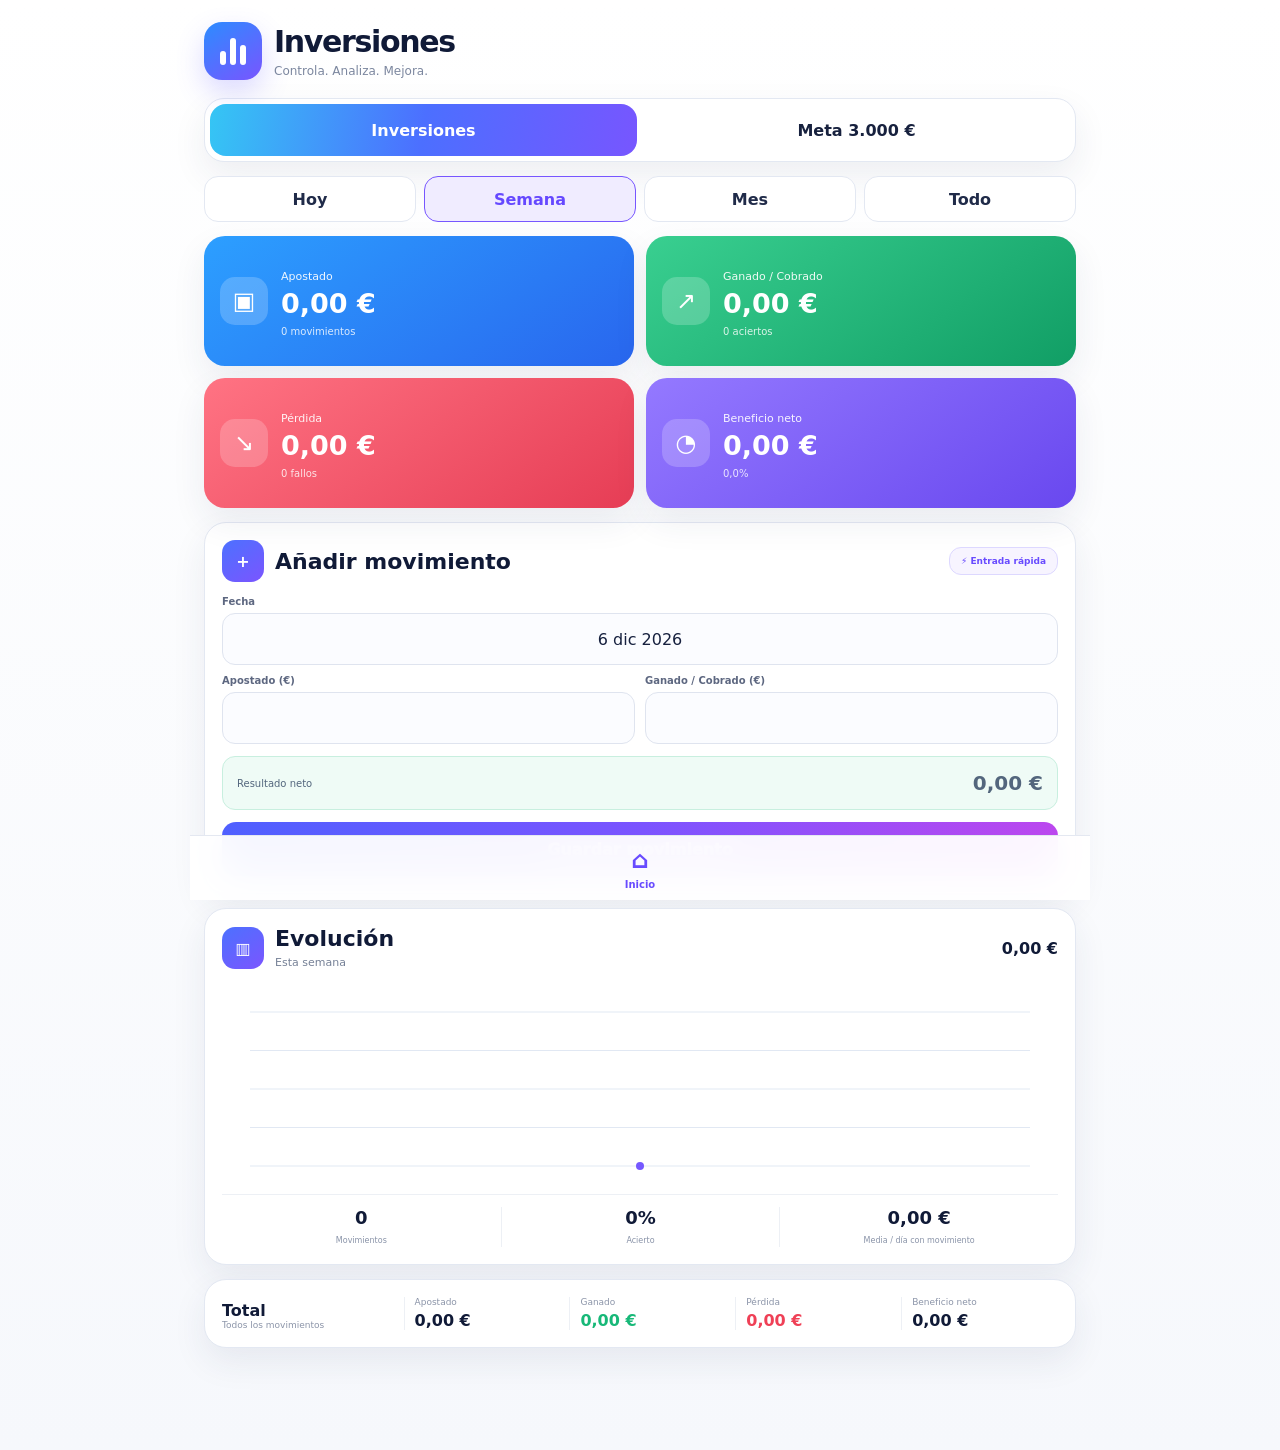
==== commit b3f73fc7: "Replace old layered UI with one clean two-view interface" ====
--- a/index.html
+++ b/index.html
@@ -9,24 +9,29 @@
 <meta name="apple-mobile-web-app-title" content="Inversiones">
 <title>Inversiones</title>
 <style>
-:root{--bg:#f7f8fc;--panel:#ffffff;--line:#e6e9f3;--text:#0d1735;--muted:#6f7892;--blue:#2e74ff;--purple:#7558ff;--green:#13b878;--red:#ef4056;--cyan:#31c9ff;--soft:#f2f4fa;--shadow:0 12px 32px rgba(34,49,91,.08)}
-*{box-sizing:border-box}html,body{margin:0;min-height:100%;background:var(--bg)}body{color:var(--text);font-family:Inter,system-ui,-apple-system,BlinkMacSystemFont,"Segoe UI",sans-serif;background:linear-gradient(180deg,#fff 0,#f8f9fd 42%,#f4f6fb 100%);background-attachment:fixed}button,input{font:inherit}.svgIcon{width:22px;height:22px;display:block;stroke:currentColor;fill:none;stroke-width:2;stroke-linecap:round;stroke-linejoin:round}.app{width:min(900px,100%);margin:auto;padding:calc(18px + env(safe-area-inset-top)) 14px calc(84px + env(safe-area-inset-bottom))}.top{display:flex;align-items:center;justify-content:space-between;gap:12px;margin-bottom:16px}.brand{display:flex;align-items:center;gap:12px}.ico{width:58px;height:58px;border:0;border-radius:18px;background:linear-gradient(145deg,#2f88ff,#8058ff);display:grid;place-items:center;box-shadow:0 10px 28px rgba(91,87,255,.24)}.bars{display:flex;align-items:end;gap:4px;height:28px}.bars i{width:6px;border-radius:4px;background:#fff}.bars i:nth-child(1){height:15px}.bars i:nth-child(2){height:28px}.bars i:nth-child(3){height:21px}.brand h1{margin:0;font-size:31px;letter-spacing:-.045em;line-height:1}.brand p{margin:6px 0 0;color:var(--muted);font-size:12px}.today{border:1px solid var(--line);background:#fff;border-radius:15px;padding:8px 11px;text-align:right;box-shadow:0 8px 24px rgba(34,49,91,.05)}.today small{display:block;color:#7660ff;font-size:8px;font-weight:900}.today strong{display:block;margin-top:2px;font-size:11px}.today em{display:block;color:#8c95aa;font-size:8px;font-style:normal;margin-top:2px}.tabs{display:grid;grid-template-columns:1fr 1fr;gap:6px;border:1px solid var(--line);background:#fff;border-radius:20px;padding:5px;margin-bottom:14px;box-shadow:var(--shadow)}.tabs button{height:52px;border:0;border-radius:16px;background:transparent;color:#19233f;font-weight:900;font-size:16px}.tabs button.active{background:linear-gradient(100deg,#3984ff 0%,#7658ff 70%,#b347f5 100%);color:#fff;box-shadow:0 9px 22px rgba(91,87,255,.22)}.view{display:none}.view.active{display:block}.periods{display:grid;grid-template-columns:repeat(4,1fr);gap:8px;margin-bottom:14px}.periods button{height:46px;border:1px solid var(--line);border-radius:14px;background:#fff;color:#1e2946;font-weight:850;box-shadow:0 6px 18px rgba(34,49,91,.04)}.periods button.active{border-color:#7660ff;background:#f1edff;color:#6547ff;box-shadow:0 8px 22px rgba(117,88,255,.12)}.metrics{display:grid;grid-template-columns:repeat(2,1fr);gap:12px;margin-bottom:14px}.metric{position:relative;overflow:hidden;min-height:136px;padding:17px;display:grid;grid-template-columns:52px 1fr;grid-template-rows:auto auto auto;column-gap:12px;align-content:center;border-radius:21px;color:#fff;box-shadow:0 14px 30px rgba(42,68,122,.12);border:0;background:linear-gradient(145deg,#25a0ff,#2366ee)}.metric:after{content:"";position:absolute;right:-25px;bottom:-55px;width:190px;height:115px;border-radius:50%;border-top:2px solid rgba(255,255,255,.26);transform:rotate(-8deg)}.metric .micon{grid-row:1/4;width:50px;height:50px;display:grid;place-items:center;align-self:center;border-radius:16px;background:rgba(255,255,255,.20);color:#fff}.metric .micon .svgIcon{width:25px;height:25px}.metric span{display:block;color:rgba(255,255,255,.92);font-size:11px}.metric strong{display:block;margin-top:5px;font-size:28px;line-height:1}.metric small{display:block;color:rgba(255,255,255,.82);font-size:10px;margin-top:8px}.metric.green{background:linear-gradient(145deg,#35ce8b,#0d9f65)}.metric.red{background:linear-gradient(145deg,#ff6c7d,#e53750)}.metric.purple{background:linear-gradient(145deg,#8b72ff,#6844ee)}.positive{color:var(--green)!important}.negative{color:var(--red)!important}.grid{display:grid;grid-template-columns:1fr;gap:14px;margin-bottom:14px}.card{padding:17px;border:1px solid var(--line);background:#fff;border-radius:22px;box-shadow:var(--shadow)}.head{display:flex;align-items:center;justify-content:space-between;gap:9px;margin-bottom:13px}.head h2{margin:0;font-size:21px}.headTitle{display:flex;align-items:center;gap:11px}.sectionIcon{width:40px;height:40px;border-radius:13px;display:grid;place-items:center;background:linear-gradient(145deg,#496fff,#8058ff);color:#fff;box-shadow:0 8px 18px rgba(104,85,255,.18)}.sectionIcon .svgIcon{width:21px;height:21px}.mini,.pill{color:#7d869c;font-size:9px;font-weight:850}.pill{border:1px solid #e2e6f0;background:#f7f8fb;border-radius:999px;padding:7px 11px}.quick{padding:8px 11px;border:1px solid #ddd8ff;border-radius:12px;background:#f6f3ff;color:#674aff;font-size:9px;font-weight:900;display:inline-flex;align-items:center;gap:5px}.quick .svgIcon{width:13px;height:13px}.form{display:grid;grid-template-columns:minmax(0,1fr) minmax(0,1fr);gap:10px;width:100%;min-width:0}.field{min-width:0;width:100%}.field.date{grid-column:1/-1}.field label{display:block;color:#59637c;font-size:10px;font-weight:800;margin-bottom:6px}.field input{display:block;width:100%;max-width:100%;min-width:0;height:52px;border:1px solid #dfe4ef;background:#fbfcff;color:#141d39;border-radius:13px;padding:0 12px;outline:none}.field input:focus,.dateBox:focus-within{border-color:#7a61ff;box-shadow:0 0 0 3px rgba(122,97,255,.10)}.dateBox{position:relative;width:100%;height:52px;border:1px solid #dfe4ef;background:#fbfcff;border-radius:13px;overflow:hidden}.dateDisplay{position:absolute;inset:0;display:flex;align-items:center;justify-content:center;gap:10px;color:#17213f;font-size:16px;pointer-events:none;z-index:1}.dateIcon{width:18px;height:18px;color:#6b52ff}.dateBox input[type="date"]{position:absolute;inset:0;width:100%;height:100%;opacity:0;z-index:2;cursor:pointer;-webkit-appearance:none;appearance:none}.result{display:flex;justify-content:space-between;align-items:center;border:1px solid #ccefe1;background:#effbf6;border-radius:13px;padding:14px;margin-top:12px;color:#50647a;font-size:10px}.result strong{font-size:20px}.save{width:100%;height:54px;margin-top:12px;border:0;border-radius:14px;background:linear-gradient(100deg,#4c58ff 0%,#7d54ff 55%,#bd47ef 100%);color:#fff;font-weight:950;font-size:16px;box-shadow:0 12px 26px rgba(109,73,255,.24);display:flex;align-items:center;justify-content:center;gap:9px}.save .svgIcon{width:19px;height:19px}.msg{min-height:15px;color:var(--green);font-size:10px;margin:8px 0 0}.chartbox{min-height:305px}#chart{display:block;width:100%;height:210px}.chartstats{display:grid;grid-template-columns:repeat(3,1fr);border-top:1px solid #edf0f5;padding-top:11px}.chartstats div{text-align:center}.chartstats div+div{border-left:1px solid #edf0f5}.chartstats strong{display:block;font-size:17px}.chartstats span{color:#8a93a7;font-size:8px}.history{display:grid;gap:7px}.empty{text-align:center;color:#8a93a7;font-size:11px;padding:22px}.row{display:grid;grid-template-columns:1.2fr .8fr .8fr .8fr auto;gap:8px;align-items:center;border-top:1px solid #edf0f5;padding:12px 2px;font-size:11px}.del{width:31px;height:31px;border-radius:9px;border:1px solid #ffd3da;background:#fff4f6;color:#e83a55}.totals{display:grid;grid-template-columns:1.1fr repeat(4,1fr);gap:8px;align-items:center}.totals div+div{border-left:1px solid #edf0f5;padding-left:10px}.totals span{display:block;color:#8a93a7;font-size:9px}.totals strong{display:block;margin-top:4px;font-size:16px}.goalhero{display:grid;grid-template-columns:1.35fr .65fr;gap:14px;margin-bottom:14px}.goalhero>.card:first-child{background:linear-gradient(135deg,#6e49f7 0%,#8a4ff7 55%,#ad55ee 100%);color:#fff;border:0;position:relative;overflow:hidden}.goalhero>.card:first-child:after{content:"";position:absolute;right:-45px;top:-45px;width:170px;height:170px;border-radius:50%;background:rgba(255,255,255,.10)}.goalhero>.card:first-child .head{position:relative;z-index:1}.goalhero>.card:first-child .head h2{color:#fff}.goalhero>.card:first-child .eyebrow,.goalhero>.card:first-child .sub,.goalhero>.card:first-child .prow,.goalhero>.card:first-child .gmini span{color:rgba(255,255,255,.82)}.goalValue{font-size:54px;line-height:1;font-weight:950;color:#fff;margin:10px 0 7px;position:relative;z-index:1}.eyebrow{color:#8b94a8;font-size:9px;font-weight:900;text-transform:uppercase;letter-spacing:.12em}.sub{color:#788299;font-size:11px}.progress{height:14px;background:rgba(255,255,255,.24);border:1px solid rgba(255,255,255,.22);border-radius:999px;overflow:hidden;margin:15px 0 9px}.bar{height:100%;background:linear-gradient(90deg,#49f0bd,#ffffff)}.prow{display:flex;justify-content:space-between;color:#7f899f;font-size:9px}.gmini{display:grid;grid-template-columns:repeat(3,1fr);gap:8px;margin-top:14px}.gmini div{border-top:1px solid rgba(255,255,255,.24);padding-top:9px}.gmini span{display:block;color:#8b94a8;font-size:8px}.gmini strong{display:block;font-size:16px;margin-top:4px;color:#fff!important}.count{text-align:center;display:flex;flex-direction:column;justify-content:center;background:linear-gradient(180deg,#ffffff,#f6fbff);border-color:#dfe9f6}.count strong{font-size:60px;color:#119e94}.count span{color:#5e6b85}.count small{color:#758096;margin-top:12px;line-height:1.5}.daily{margin-bottom:14px;background:linear-gradient(135deg,#f3fffa,#eef7ff);border-color:#d8eee8}.daily h2{margin:0 0 9px;font-size:20px}.daily strong{display:block;color:#159b76;font-size:41px}.daily p{margin:8px 0 0;color:#6f7892;font-size:11px}.calendar{display:grid;grid-template-columns:repeat(10,1fr);gap:7px}.day{min-height:58px;border:1px solid #e1e6f0;border-radius:11px;background:#fafbfe;padding:7px;text-align:center}.day b{display:block;font-size:10px}.day small{display:block;color:#8a93a7;font-size:8px;margin-top:3px}.day.done{border-color:#bdebd8;background:#f0fbf6}.day.today{outline:2px solid #7156ff;background:#f2efff}.day.goalday{border-color:#e8d7ff;background:#faf6ff}.tableWrap{overflow-x:auto}.table{width:100%;min-width:520px;border-collapse:collapse}.table th,.table td{padding:9px 6px;border-bottom:1px solid #edf0f5;text-align:left;font-size:10px}.table th{color:#8a93a7;font-size:8px}.bottom{position:fixed;left:50%;bottom:0;transform:translateX(-50%);width:min(900px,100%);display:grid;grid-template-columns:1fr;background:rgba(255,255,255,.94);border-top:1px solid #e4e8f1;backdrop-filter:blur(18px);padding:7px 8px calc(7px + env(safe-area-inset-bottom));z-index:20;box-shadow:0 -8px 28px rgba(34,49,91,.06)}.bottom button{border:0;background:transparent;color:#674aff;display:grid;place-items:center;gap:2px;font-size:9px;font-weight:850;min-height:50px}.bottom .ni{display:grid;place-items:center}.bottom .ni .svgIcon{width:23px;height:23px}#goalView .dataTool{border:1px solid #e1e5ef!important;background:#fff!important;color:#59637c!important}.dataTool{border:1px solid #e1e5ef!important;background:#fff!important;color:#59637c!important}.undoToast{border:1px solid #e1e5ef!important;background:rgba(255,255,255,.97)!important;color:#17213f!important;box-shadow:0 12px 35px rgba(34,49,91,.16)!important}.goalEditBtn{border:1px solid rgba(255,255,255,.55)!important;background:rgba(255,255,255,.16)!important;color:#fff!important;box-shadow:none!important}.goalEditor{border:1px solid #e1e5ef!important;background:#fff!important;color:#17213f!important;box-shadow:var(--shadow)!important}.goalEditField label{color:#59637c!important}.goalEditField input{border:1px solid #dfe4ef!important;background:#fbfcff!important;color:#17213f!important;color-scheme:light!important}.goalCancel{border:1px solid #e1e5ef!important;background:#fff!important;color:#59637c!important}@media(max-width:780px){.goalhero{grid-template-columns:1fr}.calendar{grid-template-columns:repeat(5,1fr)}.totals{grid-template-columns:1fr 1fr}.totals div+div{border-left:0;border-top:1px solid #edf0f5;padding-left:0;padding-top:8px}.row{grid-template-columns:1fr auto}.row .hideM{display:none}.row .netM{grid-column:2;grid-row:1}.row .del{grid-column:2;grid-row:2}.goalValue{font-size:46px}.daily strong{font-size:36px}}@media(max-width:430px){.app{padding-left:10px;padding-right:10px}.brand h1{font-size:27px}.brand p{font-size:10px}.today{display:none}.metric{padding:14px;min-height:126px;grid-template-columns:44px 1fr;column-gap:10px}.metric .micon{width:42px;height:42px;border-radius:13px}.metric strong{font-size:25px}.card{padding:14px}.tabs button{font-size:15px}.calendar{grid-template-columns:repeat(5,1fr)}}
+:root{--bg:#f5f7fb;--panel:#fff;--line:#e3e8f2;--text:#101a37;--muted:#7c879f;--blue:#2b78ff;--purple:#7756ff;--green:#17b878;--red:#ef4056;--shadow:0 14px 34px rgba(36,52,91,.08)}*{box-sizing:border-box}html,body{margin:0;min-height:100%;background:var(--bg)}body{font-family:Inter,system-ui,-apple-system,BlinkMacSystemFont,"Segoe UI",sans-serif;color:var(--text);background:linear-gradient(180deg,#fff,#f6f8fc)}button,input{font:inherit}.app{width:min(900px,100%);margin:auto;padding:calc(22px + env(safe-area-inset-top)) 14px calc(88px + env(safe-area-inset-bottom))}.top{display:flex;align-items:center;gap:12px;margin-bottom:18px}.logo{width:58px;height:58px;border-radius:18px;background:linear-gradient(145deg,#2c8cff,#7955ff);display:grid;place-items:center;box-shadow:0 12px 28px rgba(96,88,255,.22)}.logo span{display:flex;align-items:end;gap:4px;height:27px}.logo i{display:block;width:6px;border-radius:4px;background:#fff}.logo i:nth-child(1){height:14px}.logo i:nth-child(2){height:27px}.logo i:nth-child(3){height:20px}.brand h1{margin:0;font-size:30px;letter-spacing:-.045em}.brand p{margin:5px 0 0;color:var(--muted);font-size:12px}.tabs{display:grid;grid-template-columns:1fr 1fr;gap:6px;padding:5px;background:#fff;border:1px solid var(--line);border-radius:20px;box-shadow:var(--shadow);margin-bottom:14px}.tabs button{height:52px;border:0;border-radius:16px;background:transparent;color:#17213e;font-weight:900;font-size:16px}.tabs button.active{background:linear-gradient(100deg,#35c6f4,#4c6fff,#7756ff);color:#fff}.view{display:none}.view.active{display:block}.periods{display:grid;grid-template-columns:repeat(4,1fr);gap:8px;margin-bottom:14px}.periods button{height:46px;border:1px solid var(--line);border-radius:14px;background:#fff;color:#202b49;font-weight:850}.periods button.active{background:#f0ecff;border-color:#7756ff;color:#6548ff}.metrics{display:grid;grid-template-columns:repeat(2,1fr);gap:12px;margin-bottom:14px}.metric{min-height:130px;border-radius:21px;padding:16px;color:#fff;display:grid;grid-template-columns:50px 1fr;gap:11px;align-items:center;background:linear-gradient(145deg,#2c9fff,#2966ee);box-shadow:var(--shadow)}.metric.green{background:linear-gradient(145deg,#39cf90,#119e65)}.metric.red{background:linear-gradient(145deg,#ff7383,#e63d55)}.metric.purple{background:linear-gradient(145deg,#9479ff,#6948ef)}.micon{width:48px;height:48px;border-radius:15px;background:rgba(255,255,255,.2);display:grid;place-items:center;font-size:24px}.metric span{font-size:11px;opacity:.92}.metric strong{display:block;font-size:27px;margin-top:4px}.metric small{display:block;margin-top:7px;font-size:10px;opacity:.82}.card{background:#fff;border:1px solid var(--line);border-radius:22px;padding:17px;box-shadow:var(--shadow);margin-bottom:14px}.head{display:flex;align-items:center;justify-content:space-between;gap:10px;margin-bottom:14px}.head h2{margin:0;font-size:22px}.sectionTitle{display:flex;align-items:center;gap:11px}.sectionIcon{width:42px;height:42px;border-radius:13px;background:linear-gradient(145deg,#4c71ff,#7b55ff);color:#fff;display:grid;place-items:center;font-weight:900}.quick,.pill,.goalEditBtn{border:1px solid #ddd8ff;background:#f7f4ff;color:#684bff;border-radius:12px;padding:8px 11px;font-size:9px;font-weight:900}.form{display:grid;grid-template-columns:1fr 1fr;gap:10px}.field.date{grid-column:1/-1}.field label{display:block;font-size:10px;font-weight:800;color:#5d6780;margin-bottom:6px}.field input,.dateBox{width:100%;height:52px;border:1px solid #dfe4ef;border-radius:13px;background:#fbfcff;color:#17213f;padding:0 12px}.dateBox{position:relative;display:grid;place-items:center}.dateDisplay{font-size:16px}.dateBox input{position:absolute;inset:0;opacity:0}.result{display:flex;justify-content:space-between;align-items:center;border:1px solid #c8efdf;background:#effbf6;border-radius:13px;padding:14px;margin-top:12px;color:#53667d;font-size:10px}.result strong{font-size:20px}.save{width:100%;height:54px;margin-top:12px;border:0;border-radius:14px;background:linear-gradient(100deg,#4f60ff,#7b54ff,#bd47ee);color:#fff;font-weight:950;font-size:16px}.chartbox{min-height:310px}#chart{display:block;width:100%;height:210px}.chartstats{display:grid;grid-template-columns:repeat(3,1fr);border-top:1px solid #edf0f5;padding-top:12px}.chartstats div{text-align:center}.chartstats div+div{border-left:1px solid #edf0f5}.chartstats strong{display:block;font-size:18px}.chartstats span{font-size:8px;color:#8993a8}.totals{display:grid;grid-template-columns:1.1fr repeat(4,1fr);gap:9px;align-items:center}.totals div+div{border-left:1px solid #edf0f5;padding-left:10px}.totals span{display:block;color:#8b94a8;font-size:9px}.totals strong{display:block;margin-top:4px;font-size:16px}.positive{color:var(--green)!important}.negative{color:var(--red)!important}.goalHero{background:linear-gradient(135deg,#684cf3,#9657f0);color:#fff;border:0}.goalHero .eyebrow,.goalHero .sub,.goalHero .rowText,.goalHero .gmini span{color:rgba(255,255,255,.8)}.goalValue{font-size:56px;font-weight:950;line-height:1;margin:9px 0}.eyebrow{text-transform:uppercase;letter-spacing:.13em;font-size:9px;font-weight:900;color:#8993a8}.sub{font-size:11px;color:#758096}.progress{height:13px;border-radius:999px;background:rgba(255,255,255,.23);overflow:hidden;margin:16px 0 9px}.bar{height:100%;background:linear-gradient(90deg,#47efba,#fff)}.rowText{display:flex;justify-content:space-between;font-size:9px}.gmini{display:grid;grid-template-columns:repeat(3,1fr);gap:8px;margin-top:14px}.gmini div{border-top:1px solid rgba(255,255,255,.25);padding-top:9px}.gmini span{display:block;font-size:8px}.gmini strong{display:block;margin-top:4px;font-size:16px;color:#fff!important}.count{display:grid;grid-template-columns:1fr 1fr;gap:12px}.count .card{margin:0;text-align:center;background:linear-gradient(180deg,#fff,#f7fbff)}.count strong{display:block;font-size:56px;color:#129d91}.count span{color:#68748d}.count small{display:block;margin-top:9px;color:#7d879c;line-height:1.5}.daily{background:linear-gradient(135deg,#f2fff9,#eef6ff)}.daily h2{margin:0 0 8px}.daily strong{font-size:41px;color:#2979ff}.daily p{margin:7px 0 0;color:#6f7891;font-size:11px}.calendar{display:grid;grid-template-columns:repeat(5,1fr);gap:7px}.day{min-height:63px;border:1px solid #e1e6f0;border-radius:11px;background:#fafbfe;padding:7px;text-align:center}.day b{display:block;font-size:10px}.day small{display:block;font-size:8px;color:#8b94a8;margin-top:3px}.day.done{background:#effbf6;border-color:#bcebd7}.day.today{outline:2px solid #7657ff;background:#f2efff}.goalEditor{display:none}.goalEditor.open{display:block}.goalEditGrid{display:grid;grid-template-columns:1fr 1fr;gap:9px}.goalEditField:first-child{grid-column:1/-1}.goalEditField label{display:block;font-size:10px;color:#5d6780;margin:0 0 5px}.goalEditField input{width:100%;height:46px;border:1px solid #dfe4ef;border-radius:11px;background:#fbfcff;padding:0 11px}.goalEditActions{display:flex;gap:8px;margin-top:10px}.goalEditActions button{flex:1;height:44px;border-radius:11px;font-weight:900}.goalSave{border:0;background:linear-gradient(100deg,#35c6f4,#4c6fff,#7756ff);color:#fff}.goalCancel{border:1px solid #e1e5ef;background:#fff;color:#59637c}.bottom{position:fixed;left:50%;bottom:0;transform:translateX(-50%);width:min(900px,100%);background:rgba(255,255,255,.95);border-top:1px solid #e4e8f1;backdrop-filter:blur(18px);padding:8px 8px calc(8px + env(safe-area-inset-bottom));z-index:20}.bottom button{width:100%;border:0;background:transparent;color:#684bff;display:grid;place-items:center;gap:3px;font-size:10px;font-weight:900;min-height:48px}.homeIcon{font-size:24px}@media(max-width:700px){.count{grid-template-columns:1fr}.totals{grid-template-columns:1fr 1fr}.totals div+div{border-left:0;border-top:1px solid #edf0f5;padding:8px 0 0}.goalValue{font-size:48px}}@media(max-width:430px){.app{padding-left:10px;padding-right:10px}.brand h1{font-size:27px}.metric{grid-template-columns:44px 1fr;padding:14px}.micon{width:42px;height:42px}.metric strong{font-size:24px}.card{padding:14px}.tabs button{font-size:15px}.calendar{grid-template-columns:repeat(5,1fr)}}
 </style>
 </head>
 <body>
 <main class="app">
-<header class="top"><div class="brand"><div class="ico"><span class="bars"><i></i><i></i><i></i></span></div><div><h1>Inversiones</h1><p>Controla. Analiza. Mejora.</p></div></div><div class="today"><small>ESPAÑA · HOY</small><strong id="todayText"></strong><em id="spainClock"></em></div></header>
+<header class="top"><div class="logo"><span><i></i><i></i><i></i></span></div><div class="brand"><h1>Inversiones</h1><p>Controla. Analiza. Mejora.</p></div></header>
 <nav class="tabs"><button id="tabInvest" class="active">Inversiones</button><button id="tabGoal">Meta 3.000 €</button></nav>
 <section id="investView" class="view active">
 <nav class="periods" id="periods"><button data-period="today">Hoy</button><button data-period="week" class="active">Semana</button><button data-period="month">Mes</button><button data-period="all">Todo</button></nav>
-<section class="metrics"><article class="metric"><div class="micon"><svg class="svgIcon" viewBox="0 0 24 24"><rect x="3" y="6" width="18" height="13" rx="3"/><path d="M3 10h18"/><path d="M16 14h2"/><path d="M7 6V4h10v2"/></svg></div><span>Apostado</span><strong id="staked"></strong><small id="movesMeta"></small></article><article class="metric green"><div class="micon"><svg class="svgIcon" viewBox="0 0 24 24"><path d="M4 17l6-6 4 4 6-8"/><path d="M15 7h5v5"/></svg></div><span>Ganado / Cobrado</span><strong id="returned"></strong><small id="winsMeta"></small></article><article class="metric red"><div class="micon"><svg class="svgIcon" viewBox="0 0 24 24"><path d="M4 7l6 6 4-4 6 8"/><path d="M15 17h5v-5"/></svg></div><span>Pérdida</span><strong id="loss"></strong><small id="lossesMeta"></small></article><article class="metric purple"><div class="micon"><svg class="svgIcon" viewBox="0 0 24 24"><path d="M12 3v9h9"/><path d="M20.5 14a9 9 0 1 1-10.5-10.5"/></svg></div><span>Beneficio neto</span><strong id="net"></strong><small id="roiMeta"></small></article></section>
-<section class="grid"><article class="card"><div class="head"><div class="headTitle"><span class="sectionIcon"><svg class="svgIcon" viewBox="0 0 24 24"><path d="M12 5v14M5 12h14"/></svg></span><h2>Añadir movimiento</h2></div><span class="quick"><svg class="svgIcon" viewBox="0 0 24 24"><path d="M13 2L4 14h7l-1 8 9-12h-7z"/></svg>Entrada rápida</span></div><div class="form"><div class="field date"><label>Fecha</label><div class="dateBox"><span class="dateDisplay"><svg class="svgIcon dateIcon" viewBox="0 0 24 24"><rect x="3" y="5" width="18" height="16" rx="3"/><path d="M16 3v4M8 3v4M3 10h18"/></svg><span id="dateDisplay"></span></span><input id="date" type="date" aria-label="Fecha"></div></div><div class="field"><label>Apostado (€)</label><input id="stake" type="number" min="0" step="0.01" inputmode="decimal"></div><div class="field"><label>Ganado / Cobrado (€)</label><input id="returnedInput" type="number" min="0" step="0.01" inputmode="decimal"></div></div><div class="result"><span>Resultado neto</span><strong id="preview">0,00 €</strong></div><button id="save" class="save"><svg class="svgIcon" viewBox="0 0 24 24"><path d="M4 5a2 2 0 0 1 2-2h12l2 2v14a2 2 0 0 1-2 2H6a2 2 0 0 1-2-2z"/><path d="M8 3v6h8V3M8 21v-7h8v7"/></svg>Guardar movimiento</button><p id="msg" class="msg"></p></article><article class="card chartbox"><div class="head"><div class="headTitle"><span class="sectionIcon"><svg class="svgIcon" viewBox="0 0 24 24"><path d="M4 19V9M10 19V5M16 19v-7M22 19H2"/></svg></span><div><h2>Evolución</h2><span id="periodLabel" class="mini"></span></div></div><strong id="chartTotal"></strong></div><canvas id="chart"></canvas><div class="chartstats"><div><strong id="statMoves"></strong><span>Movimientos</span></div><div><strong id="statHit"></strong><span>Acierto</span></div><div><strong id="statAvg"></strong><span>Media/día</span></div></div></article></section>
-<section class="card" style="margin-bottom:14px"><div class="head"><div class="headTitle"><span class="sectionIcon"><svg class="svgIcon" viewBox="0 0 24 24"><path d="M8 6h13M8 12h13M8 18h13"/><circle cx="4" cy="6" r="1"/><circle cx="4" cy="12" r="1"/><circle cx="4" cy="18" r="1"/></svg></span><h2>Historial de movimientos</h2></div><span id="historyCount" class="pill"></span></div><div id="historyList" class="history"></div></section><section class="card totals"><div><strong>Total</strong><span>Todos los movimientos</span></div><div><span>Apostado</span><strong id="allStaked"></strong></div><div><span>Ganado</span><strong id="allReturned" class="positive"></strong></div><div><span>Pérdida</span><strong id="allLoss" class="negative"></strong></div><div><span>Beneficio neto</span><strong id="allNet"></strong></div></section>
+<section class="metrics"><article class="metric"><div class="micon">▣</div><div><span>Apostado</span><strong id="staked">0,00 €</strong><small id="movesMeta">0 movimientos</small></div></article><article class="metric green"><div class="micon">↗</div><div><span>Ganado / Cobrado</span><strong id="returned">0,00 €</strong><small id="winsMeta">0 aciertos</small></div></article><article class="metric red"><div class="micon">↘</div><div><span>Pérdida</span><strong id="loss">0,00 €</strong><small id="lossesMeta">0 fallos</small></div></article><article class="metric purple"><div class="micon">◔</div><div><span>Beneficio neto</span><strong id="net">0,00 €</strong><small id="roiMeta">0,0%</small></div></article></section>
+<section class="card"><div class="head"><div class="sectionTitle"><div class="sectionIcon">+</div><h2>Añadir movimiento</h2></div><span class="quick">⚡ Entrada rápida</span></div><div class="form"><div class="field date"><label>Fecha</label><div class="dateBox"><span id="dateDisplay" class="dateDisplay"></span><input id="date" type="date" aria-label="Fecha"></div></div><div class="field"><label>Apostado (€)</label><input id="stake" type="number" min="0" step="0.01" inputmode="decimal"></div><div class="field"><label>Ganado / Cobrado (€)</label><input id="returnedInput" type="number" min="0" step="0.01" inputmode="decimal"></div></div><div class="result"><span>Resultado neto</span><strong id="preview">0,00 €</strong></div><button id="save" class="save">Guardar movimiento</button></section>
+<section class="card chartbox"><div class="head"><div class="sectionTitle"><div class="sectionIcon">▥</div><div><h2>Evolución</h2><span id="periodLabel" class="sub">Esta semana</span></div></div><strong id="chartTotal">0,00 €</strong></div><canvas id="chart"></canvas><div class="chartstats"><div><strong id="statMoves">0</strong><span>Movimientos</span></div><div><strong id="statHit">0%</strong><span>Acierto</span></div><div><strong id="statAvg">0,00 €</strong><span>Media / día con movimiento</span></div></div></section>
+<section class="card totals"><div><strong>Total</strong><span>Todos los movimientos</span></div><div><span>Apostado</span><strong id="allStaked">0,00 €</strong></div><div><span>Ganado</span><strong id="allReturned" class="positive">0,00 €</strong></div><div><span>Pérdida</span><strong id="allLoss" class="negative">0,00 €</strong></div><div><span>Beneficio neto</span><strong id="allNet">0,00 €</strong></div></section>
 </section>
-<section id="goalView" class="view"><section class="goalhero"><article class="card"><div class="head"><div><div class="eyebrow">Objetivo neto</div><h2>Meta 3.000 €</h2></div></div><div class="goalValue">3.000 €</div><div class="sub">Del 7 de septiembre al 6 de diciembre de 2026</div><div class="progress"><div id="goalBar" class="bar"></div></div><div class="prow"><span id="goalProgress"></span><span id="goalRemaining"></span></div><div class="gmini"><div><span>Beneficio neto</span><strong id="goalNet"></strong></div><div><span>Ganado/Cobrado</span><strong id="goalReturned"></strong></div><div><span>Apostado</span><strong id="goalStaked"></strong></div></div></article><article class="card count"><div class="eyebrow">Cuenta atrás</div><strong id="daysLeft">90</strong><span>días restantes</span><small id="dateInfo"></small></article></section><section class="card daily"><h2>Media diaria necesaria</h2><strong id="goalDaily"></strong><p id="goalDailySub"></p></section><section class="card" style="margin-bottom:14px"><div class="head"><h2>Calendario de la meta</h2><span id="daysPassed" class="pill"></span></div><div id="calendar" class="calendar"></div></section><section class="card"><div class="head"><h2>Historial de la meta</h2><span id="goalMovementCount" class="pill"></span></div><div id="goalHistory"></div></section></section>
+<section id="goalView" class="view">
+<section class="card goalHero"><div class="head"><div><div class="eyebrow">Objetivo neto</div><h2 style="margin:3px 0 0">Meta 3.000 €</h2></div><button id="goalEditBtn" class="goalEditBtn">Cambiar meta</button></div><div id="goalValue" class="goalValue">3.000,00 €</div><div id="goalRange" class="sub"></div><div class="progress"><div id="goalBar" class="bar"></div></div><div class="rowText"><span id="goalProgress"></span><span id="goalRemaining"></span></div><div class="gmini"><div><span>Beneficio neto</span><strong id="goalNet">0,00 €</strong></div><div><span>Ganado/Cobrado</span><strong id="goalReturned">0,00 €</strong></div><div><span>Apostado</span><strong id="goalStaked">0,00 €</strong></div></div></section>
+<section id="goalEditor" class="card goalEditor"><h2 style="margin-top:0">Cambiar meta</h2><div class="goalEditGrid"><div class="goalEditField"><label>Objetivo (€)</label><input id="goalAmountInput" type="number" min="0.01" step="0.01"></div><div class="goalEditField"><label>Fecha de inicio</label><input id="goalStartInput" type="date"></div><div class="goalEditField"><label>Fecha final</label><input id="goalEndInput" type="date"></div></div><div class="goalEditActions"><button id="goalCancel" class="goalCancel">Cancelar</button><button id="goalSave" class="goalSave">Guardar meta</button></div></section>
+<section class="count"><article class="card"><div class="eyebrow">Cuenta atrás</div><strong id="daysLeft">0</strong><span>días restantes</span><small id="dateInfo"></small></article><article class="card daily"><h2>Media diaria necesaria</h2><strong id="goalDaily">0,00 €/día</strong><p id="goalDailySub"></p></article></section>
+<section class="card"><div class="head"><h2>Calendario de la meta</h2><span id="daysPassed" class="pill"></span></div><div id="calendar" class="calendar"></div></section>
+</section>
 </main>
-<nav class="bottom"><button id="navHome"><span class="ni"><svg class="svgIcon" viewBox="0 0 24 24"><path d="M3 11.5L12 4l9 7.5"/><path d="M5 10.5V20h14v-9.5M9 20v-6h6v6"/></svg></span><span>Inicio</span></button></nav>
-<script src="core.js"></script>
-<script src="app.js"></script>
+<nav class="bottom"><button id="navHome"><span class="homeIcon">⌂</span><span>Inicio</span></button></nav>
+<script src="core.js?v=20260914-clean3"></script>
+<script src="app.js?v=20260914-clean3"></script>
 </body>
 </html>
